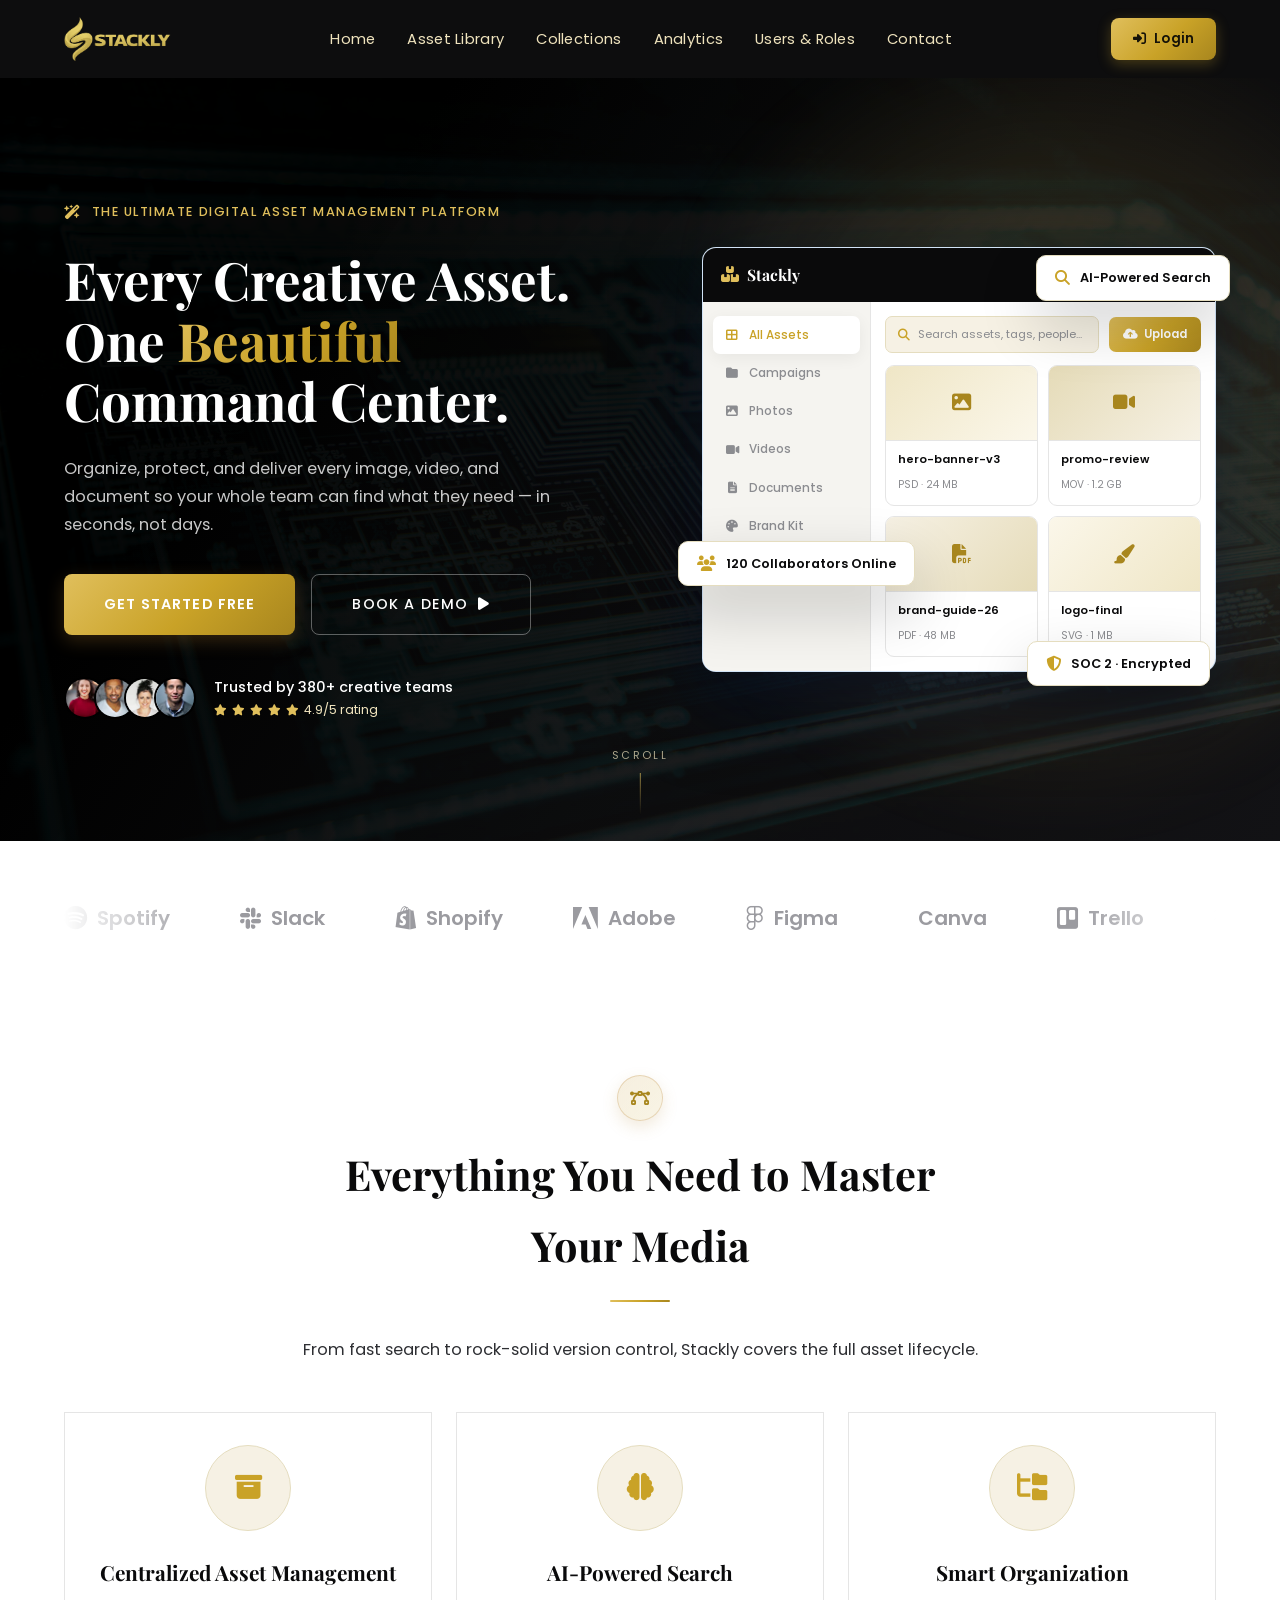
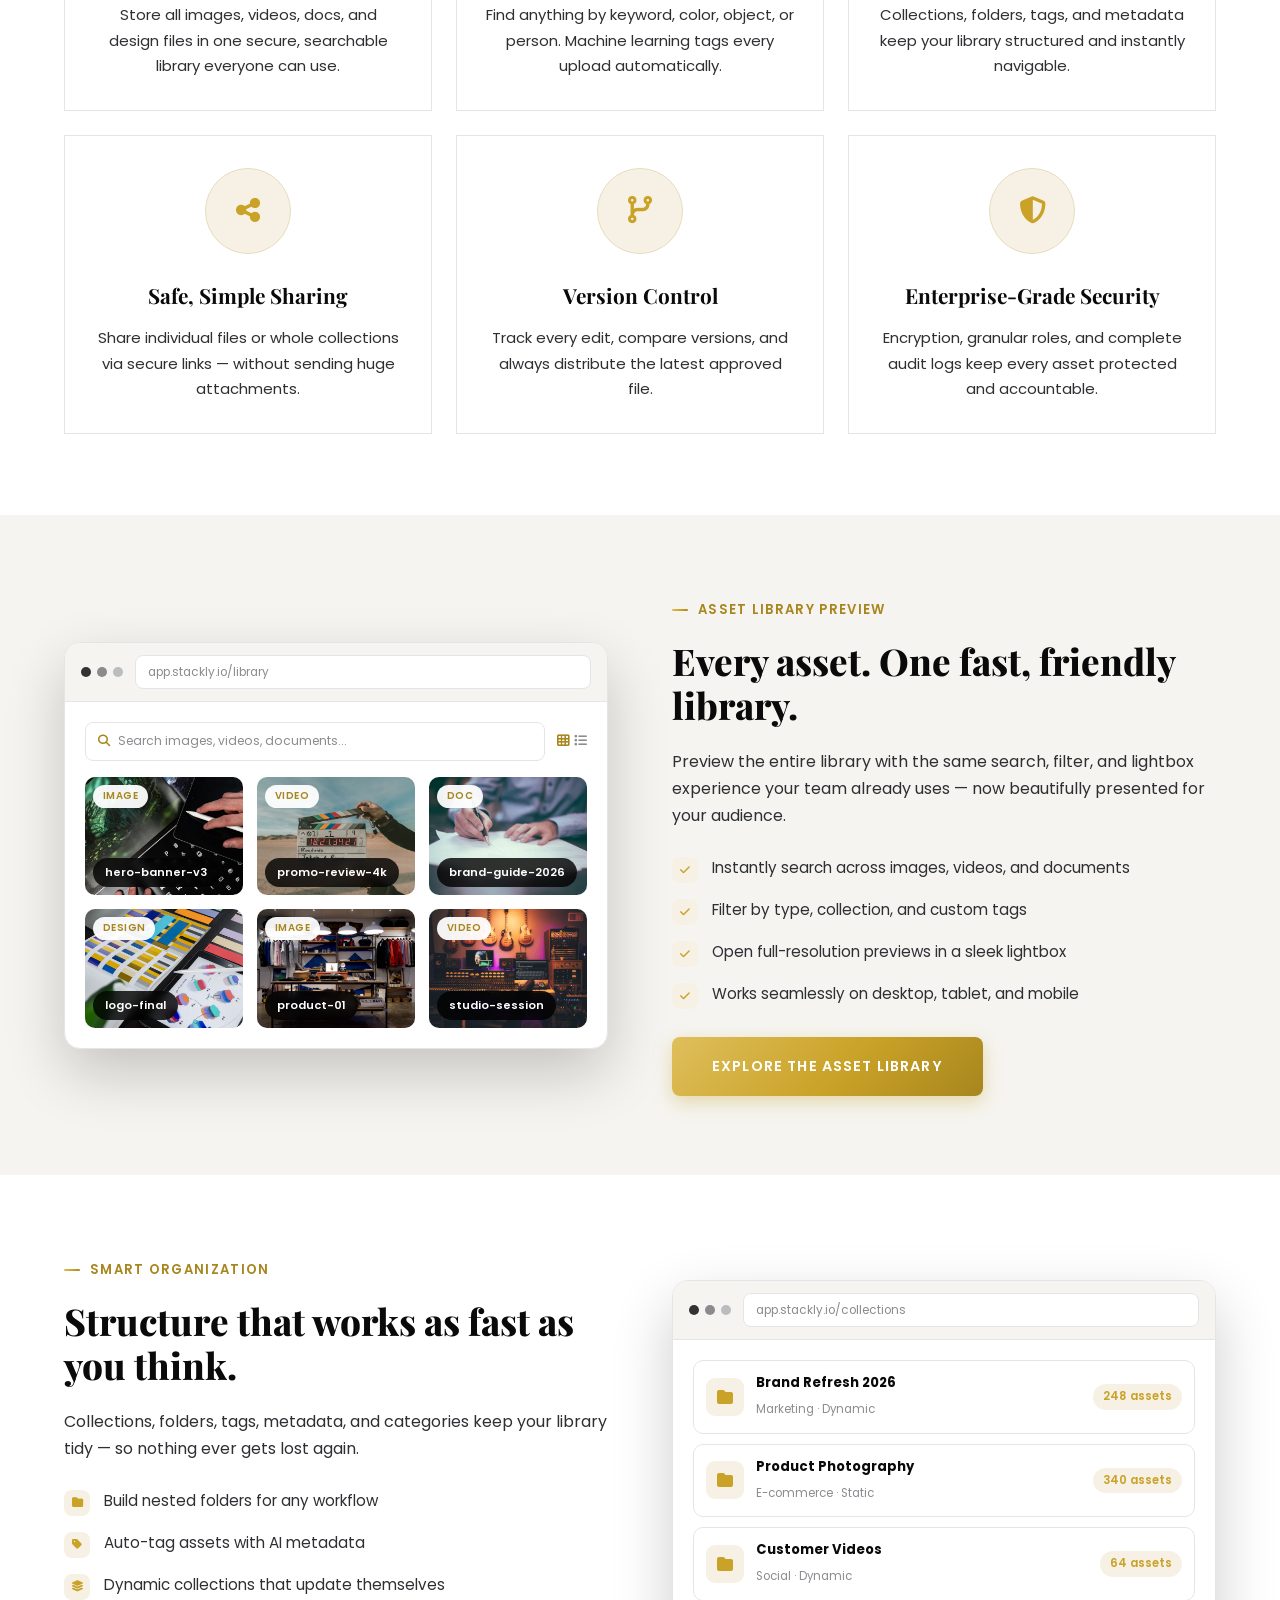
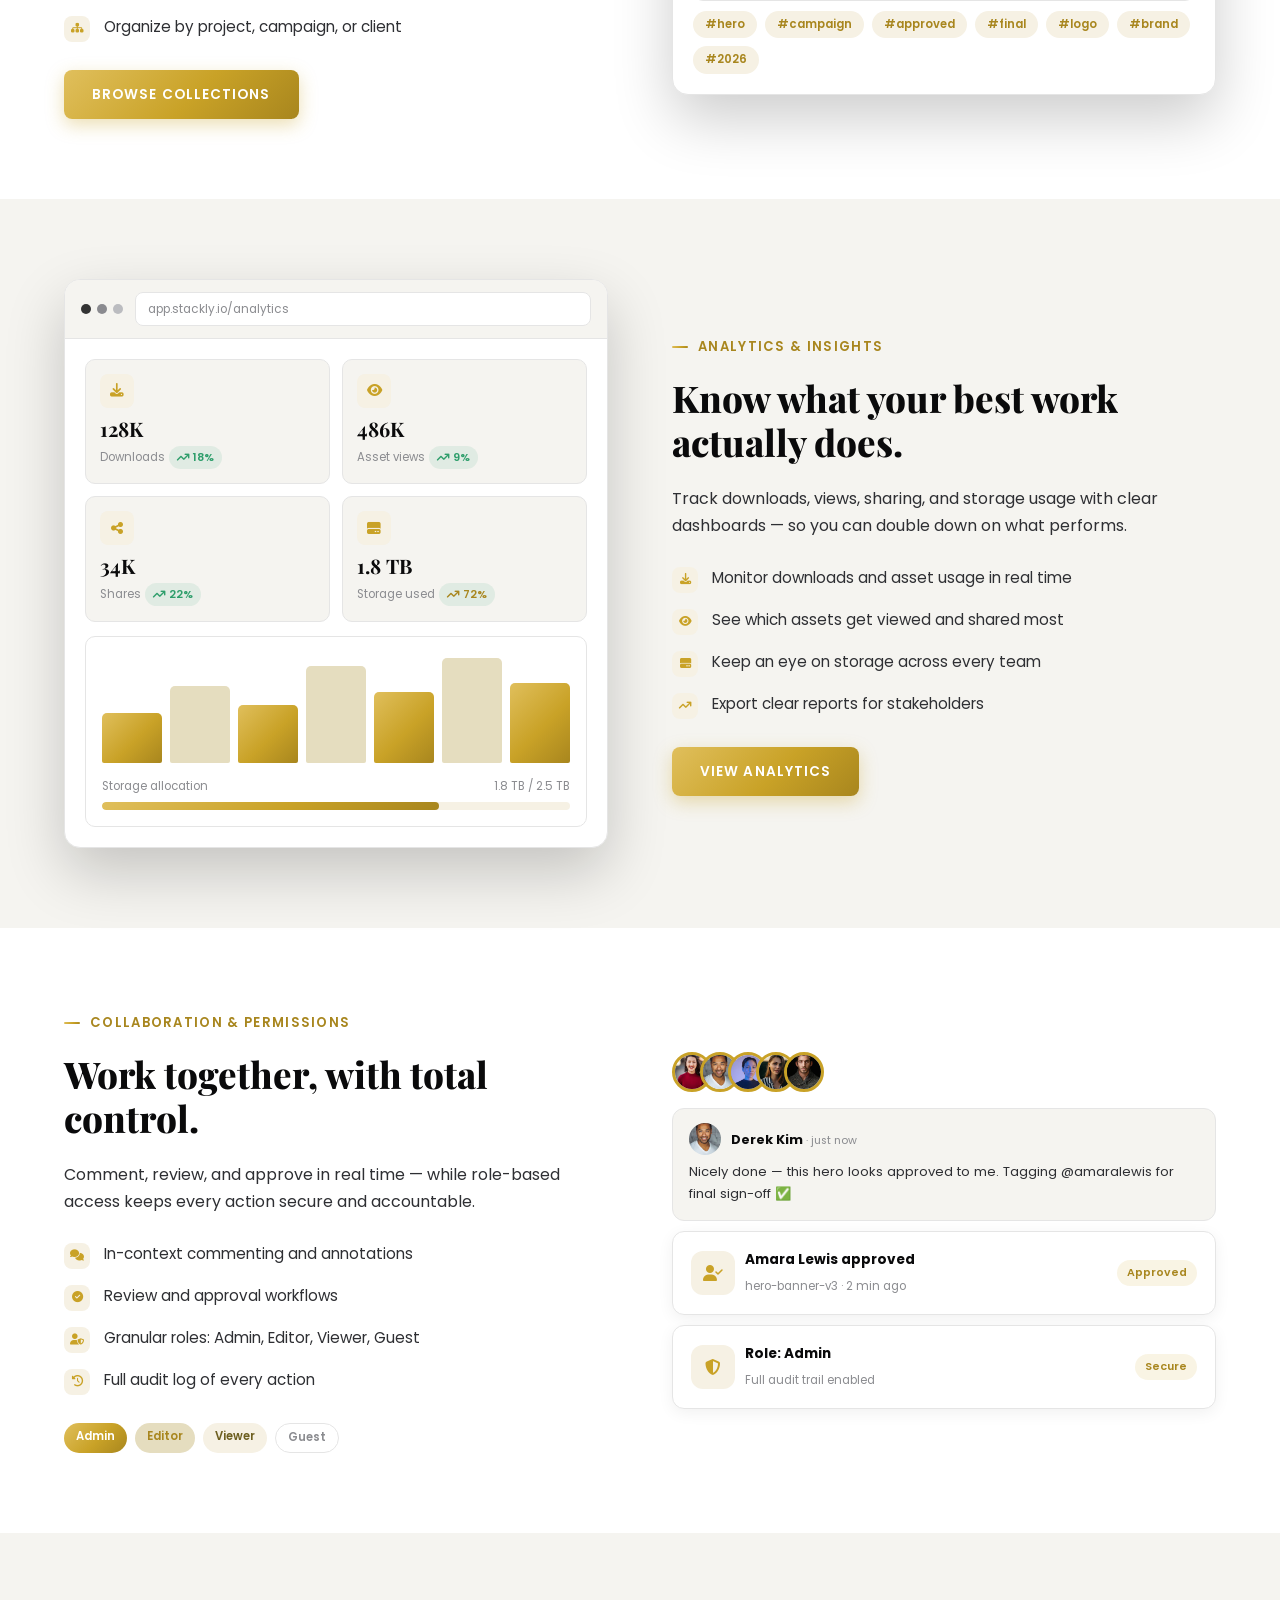
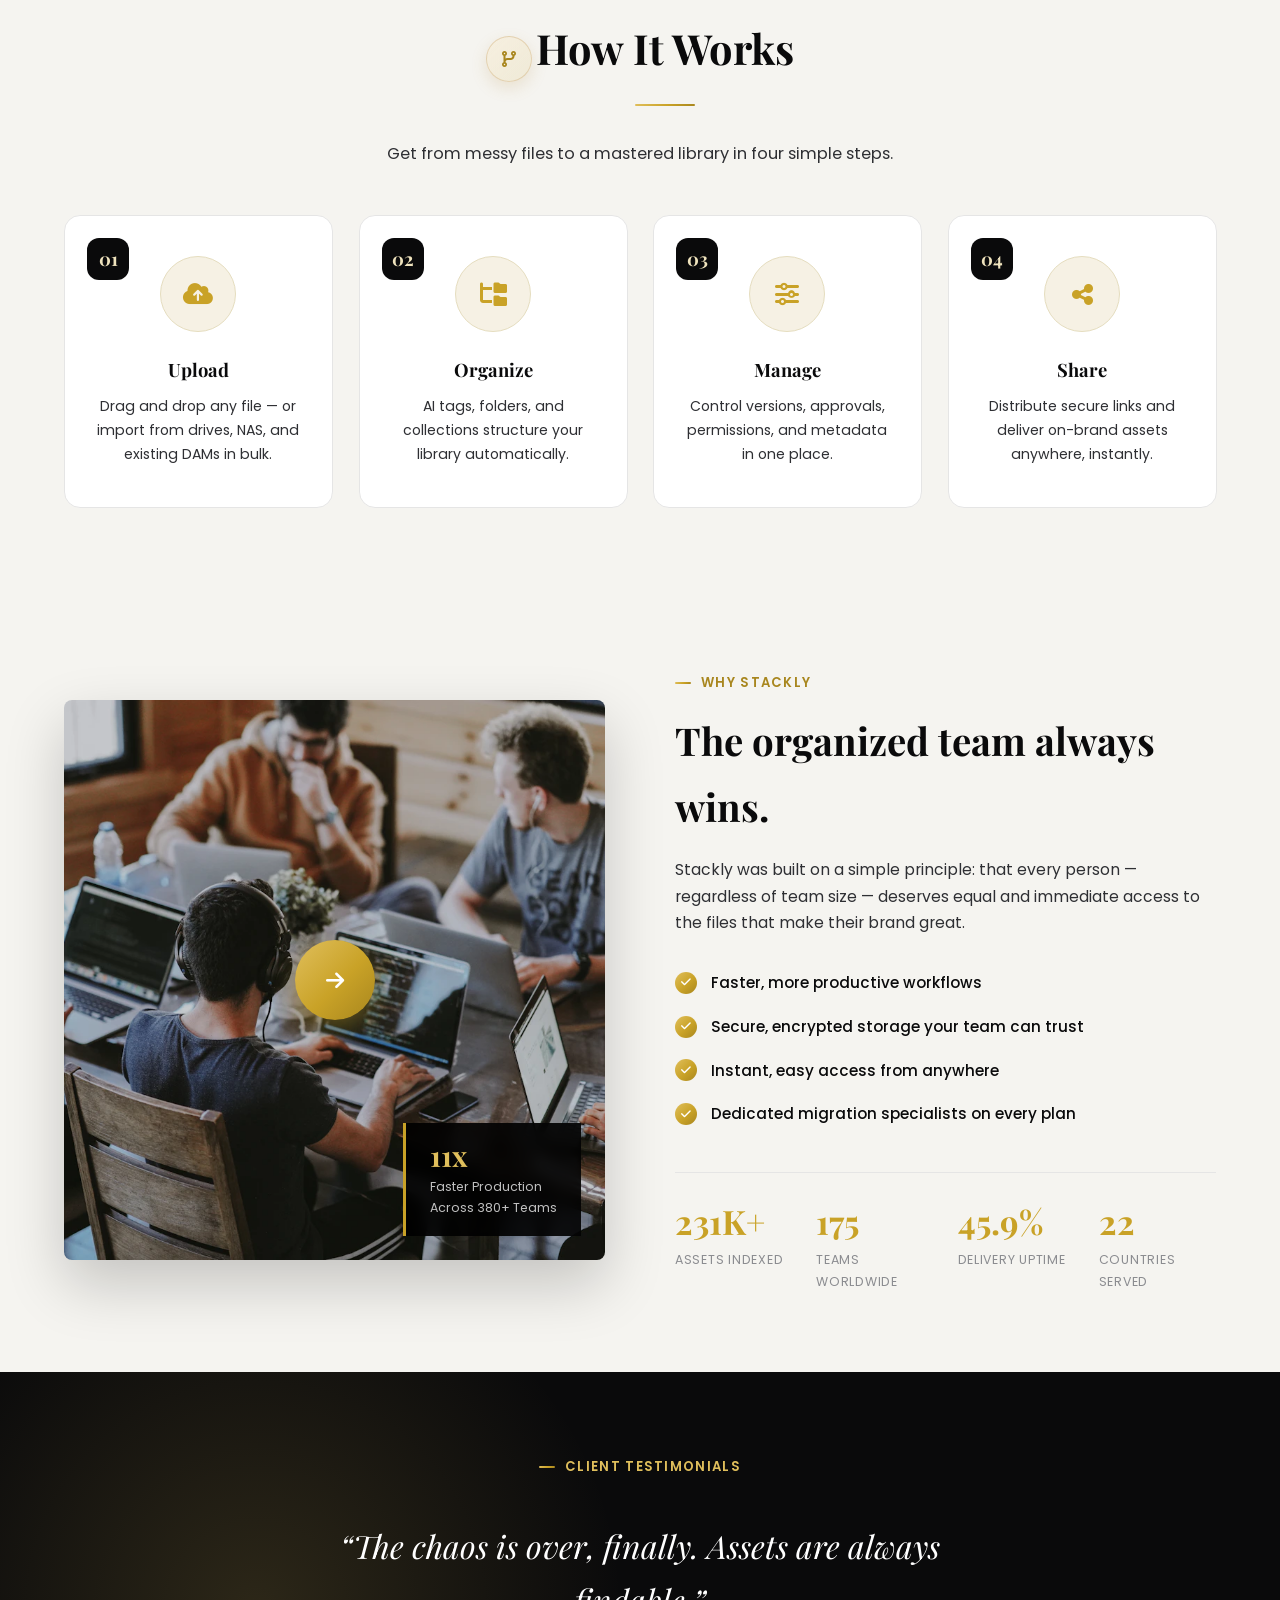
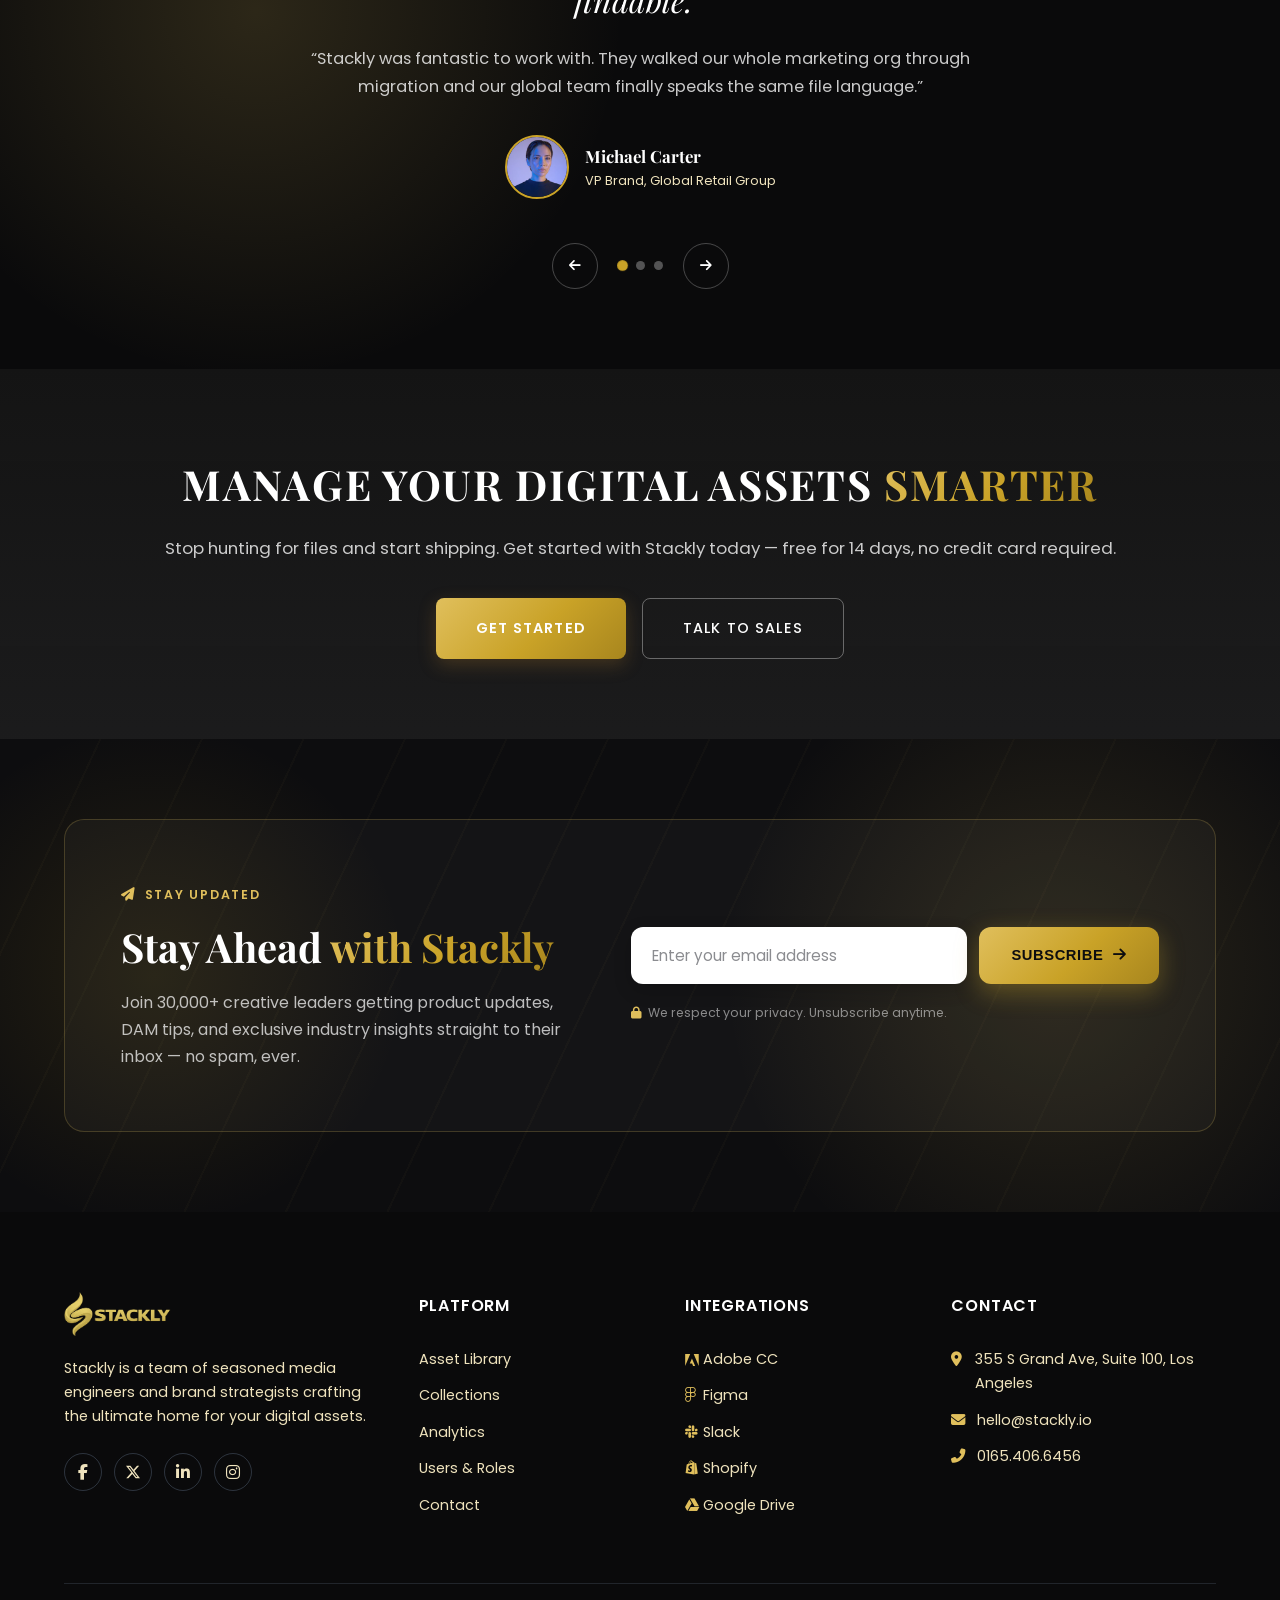
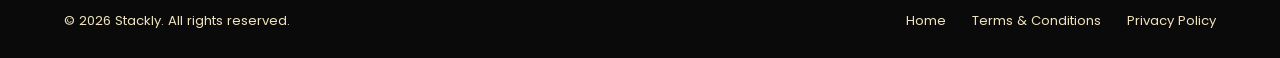
==== index.html @ 17645699 "Add files via upload" ====
﻿<!DOCTYPE html>
<html lang="en">
<head>
    <meta charset="UTF-8">
    <meta name="viewport" content="width=device-width, initial-scale=1.0">
    <title>Stackly — Digital Asset Management Platform</title>
    <link rel="preconnect" href="https://fonts.googleapis.com">
    <link rel="preconnect" href="https://fonts.gstatic.com" crossorigin>
    <link href="https://fonts.googleapis.com/css2?family=Playfair+Display:ital,wght@0,400;0,600;0,700;0,800;1,400&family=Poppins:wght@300;400;500;600;700&display=swap" rel="stylesheet">
    <link rel="stylesheet" href="https://cdnjs.cloudflare.com/ajax/libs/font-awesome/6.4.0/css/all.min.css">
    <link rel="stylesheet" href="assets/css/styles.css">
</head>
<body>

    <header class="site-nav">
        <div class="container">
            <a href="index.html" class="brand">
                <img src="assets/images/logo.webp" alt="Stackly" class="brand-logo">
            </a>
            <nav class="nav-menu">
                <ul>
                    <li class="active"><a href="index.html">Home</a></li>
                    <li><a href="library.html">Asset Library</a></li>
                    <li><a href="collections.html">Collections</a></li>
                    <li><a href="analytics.html">Analytics</a></li>
                    <li><a href="users.html">Users &amp; Roles</a></li>
                    <li><a href="contact.html">Contact</a></li>
                </ul>
                
            </nav>
            <div class="nav-cta">
                <a href="login.html" class="nav-login"><i class="fas fa-sign-in-alt"></i> Login</a>
                <button class="hamburger" aria-label="Menu">
                    <span></span><span></span><span></span>
                </button>
            </div>
        </div>
    </header>

    <div class="mobile-nav" id="mobileNav">
        <ul>
            <li><a href="index.html">Home</a></li>
            <li><a href="library.html">Asset Library</a></li>
            <li><a href="collections.html">Collections</a></li>
            <li><a href="analytics.html">Analytics</a></li>
            <li><a href="users.html">Users &amp; Roles</a></li>
            <li><a href="contact.html">Contact</a></li>
            <li><a href="login.html" class="mobile-nav-cta"><i class="fas fa-sign-in-alt"></i> Login</a></li>
        </ul>
    </div>

    <!-- 1. Hero Section -->
    <section id="home" class="hero">
        <div class="hero-bg"></div>
        <div class="container hero-inner">
            <div class="hero-content">
                <span class="hero-eyebrow"><i class="fas fa-wand-magic-sparkles"></i> The Ultimate Digital Asset Management Platform</span>
                <h1>Every Creative Asset.<br>One <span class="gold-text">Beautiful</span> Command Center.</h1>
                <p>Organize, protect, and deliver every image, video, and document so your whole team can find what they need — in seconds, not days.</p>
                <div class="hero-buttons">
                    <a href="library.html" class="btn-gold btn-large">Get Started Free</a>
                    <a href="contact.html" class="btn-outline btn-large">Book a Demo <i class="fas fa-play"></i></a>
                </div>
                <div class="hero-trust">
                    <div class="hero-avatars">
                        <img src="assets/images/unsplash-1494790108377-be9c29b29330-80w.webp" alt="Team member">
                        <img src="assets/images/unsplash-1507003211169-0a1dd7228f2d-80w.webp" alt="Team member">
                        <img src="assets/images/unsplash-1580489944761-15a19d654956-80w.webp" alt="Team member">
                        <img src="assets/images/unsplash-1500648767791-00dcc994a43e-80w.webp" alt="Team member">
                    </div>
                    <div class="hero-trust-text">
                        <strong>Trusted by 380+ creative teams</strong>
                        <span><i class="fas fa-star"></i><i class="fas fa-star"></i><i class="fas fa-star"></i><i class="fas fa-star"></i><i class="fas fa-star"></i> 4.9/5 rating</span>
                    </div>
                </div>
            </div>
            <div class="hero-visual">
                <div class="dash">
                    <div class="dash-topbar">
                        <div class="dash-logo"><i class="fas fa-boxes-stacked"></i> Stackly</div>
                        <div class="dash-actions">
                            <span class="dash-badge"><i class="fas fa-bell"></i></span>
                            <span class="dash-avatar">EM</span>
                        </div>
                    </div>
                    <div class="dash-body">
                        <div class="dash-sidebar">
                            <a class="side-item active"><i class="fas fa-th-large"></i> All Assets</a>
                            <a class="side-item"><i class="fas fa-folder"></i> Campaigns</a>
                            <a class="side-item"><i class="fas fa-image"></i> Photos</a>
                            <a class="side-item"><i class="fas fa-video"></i> Videos</a>
                            <a class="side-item"><i class="fas fa-file-lines"></i> Documents</a>
                            <a class="side-item"><i class="fas fa-palette"></i> Brand Kit</a>
                            <a class="side-item"><i class="fas fa-users"></i> Team</a>
                        </div>
                        <div class="dash-main">
                            <div class="dash-toolbar">
                                <div class="dash-search"><i class="fas fa-search"></i><span>Search assets, tags, people...</span></div>
                                <span class="dash-upload"><i class="fas fa-cloud-arrow-up"></i> Upload</span>
                            </div>
                            <div class="asset-grid">
                                <div class="asset-card">
                                    <div class="asset-preview p1"><i class="fas fa-image"></i></div>
                                    <div class="asset-meta"><strong>hero-banner-v3</strong><span>PSD · 24 MB</span></div>
                                </div>
                                <div class="asset-card">
                                    <div class="asset-preview p2"><i class="fas fa-video"></i></div>
                                    <div class="asset-meta"><strong>promo-review</strong><span>MOV · 1.2 GB</span></div>
                                </div>
                                <div class="asset-card">
                                    <div class="asset-preview p3"><i class="fas fa-file-pdf"></i></div>
                                    <div class="asset-meta"><strong>brand-guide-26</strong><span>PDF · 48 MB</span></div>
                                </div>
                                <div class="asset-card">
                                    <div class="asset-preview p4"><i class="fas fa-paintbrush"></i></div>
                                    <div class="asset-meta"><strong>logo-final</strong><span>SVG · 1 MB</span></div>
                                </div>
                            </div>
                        </div>
                    </div>
                </div>
                <div class="hero-float float-1"><i class="fas fa-magnifying-glass"></i> AI-Powered Search</div>
                <div class="hero-float float-2"><i class="fas fa-users"></i> 120 Collaborators Online</div>
                <div class="hero-float float-3"><i class="fas fa-shield-halved"></i> SOC 2 · Encrypted</div>
            </div>
            </div>
        </div>
        <div class="hero-scroll-indicator"><span>Scroll</span><div class="line"></div></div>
    </section>

    <!-- 2. Trusted By / Partners -->
    <div class="clients">
        <div class="container">
            <div class="clients-marquee">
                <div class="marquee-track">
                    <span><i class="fab fa-spotify"></i> Spotify</span>
                    <span><i class="fab fa-slack"></i> Slack</span>
                    <span><i class="fab fa-shopify"></i> Shopify</span>
                    <span><i class="ai-adobe" aria-hidden="true"></i> Adobe</span>
                    <span><i class="fab fa-figma"></i> Figma</span>
                    <span><i class="fab fa-canva"></i> Canva</span>
                    <span><i class="fab fa-trello"></i> Trello</span>
                    <span><i class="fab fa-dropbox"></i> Dropbox</span>
                </div>
            </div>
        </div>
    </div>

    <!-- 3. Key Features -->
    <section id="features" class="features">
        <div class="container">
            <div class="section-head anim">
                <span class="section-icon"><i class="fas fa-bezier-curve"></i></span>
                <h2>Everything You Need to Master Your Media</h2>
                <p>From fast search to rock-solid version control, Stackly covers the full asset lifecycle.</p>
            </div>
            <div class="features-grid">
                <a href="library.html" class="feature-card anim">
                    <div class="feature-icon"><i class="fas fa-box-archive"></i></div>
                    <h3>Centralized Asset Management</h3>
                    <p>Store all images, videos, docs, and design files in one secure, searchable library everyone can use.</p>
                </a>
                <a href="library.html" class="feature-card anim">
                    <div class="feature-icon"><i class="fas fa-brain"></i></div>
                    <h3>AI-Powered Search</h3>
                    <p>Find anything by keyword, color, object, or person. Machine learning tags every upload automatically.</p>
                </a>
                <a href="collections.html" class="feature-card anim">
                    <div class="feature-icon"><i class="fas fa-folder-tree"></i></div>
                    <h3>Smart Organization</h3>
                    <p>Collections, folders, tags, and metadata keep your library structured and instantly navigable.</p>
                </a>
                <a href="users.html" class="feature-card anim">
                    <div class="feature-icon"><i class="fas fa-share-nodes"></i></div>
                    <h3>Safe, Simple Sharing</h3>
                    <p>Share individual files or whole collections via secure links — without sending huge attachments.</p>
                </a>
                <a href="users.html" class="feature-card anim">
                    <div class="feature-icon"><i class="fas fa-code-branch"></i></div>
                    <h3>Version Control</h3>
                    <p>Track every edit, compare versions, and always distribute the latest approved file.</p>
                </a>
                <a href="users.html" class="feature-card anim">
                    <div class="feature-icon"><i class="fas fa-shield-halved"></i></div>
                    <h3>Enterprise-Grade Security</h3>
                    <p>Encryption, granular roles, and complete audit logs keep every asset protected and accountable.</p>
                </a>
            </div>
        </div>
    </section>

    <!-- 4. Asset Library Preview -->
    <section class="showcase alt">
        <div class="container">
            <div class="showcase-media anim">
                <div class="showcase-media-window">
                    <div class="sm-topbar">
                        <div class="sm-dots"><span></span><span></span><span></span></div>
                        <div class="sm-url">app.stackly.io/library</div>
                    </div>
                    <div class="sm-body">
                        <div class="sm-toolbar">
                            <div class="sm-search"><i class="fas fa-magnifying-glass"></i> Search images, videos, documents...</div>
                            <div class="sm-view-icons"><i class="fa-solid fa-table-cells active"></i><i class="fa-solid fa-list"></i></div>
                        </div>
                        <div class="home-assets">
                            <div class="home-asset">
                                <span class="ha-badge">Image</span>
                                <img src="assets/images/unsplash-1558655146-9f40138edfeb-600w.webp" alt="Hero banner" loading="lazy">
                                <span class="ha-type">hero-banner-v3</span>
                            </div>
                            <div class="home-asset">
                                <span class="ha-badge">Video</span>
                                <img src="assets/images/unsplash-1485846234645-a62644f84728-600w.webp" alt="Promo video" loading="lazy">
                                <span class="ha-type">promo-review-4k</span>
                            </div>
                            <div class="home-asset">
                                <span class="ha-badge">Doc</span>
                                <img src="assets/images/unsplash-1450101499163-c8848c66ca85-600w.webp" alt="Brand guide" loading="lazy">
                                <span class="ha-type">brand-guide-2026</span>
                            </div>
                            <div class="home-asset">
                                <span class="ha-badge">Design</span>
                                <img src="assets/images/unsplash-1561070791-2526d30994b5-600w.webp" alt="Logo design" loading="lazy">
                                <span class="ha-type">logo-final</span>
                            </div>
                            <div class="home-asset">
                                <span class="ha-badge">Image</span>
                                <img src="assets/images/unsplash-1441986300917-64674bd600d8-600w.webp" alt="Product photo" loading="lazy">
                                <span class="ha-type">product-01</span>
                            </div>
                            <div class="home-asset">
                                <span class="ha-badge">Video</span>
                                <img src="assets/images/unsplash-1598488035139-bdbb2231ce04-600w.webp" alt="Studio session" loading="lazy">
                                <span class="ha-type">studio-session</span>
                            </div>
                        </div>
                    </div>
                </div>
            </div>
            <div class="showcase-body anim">
                <span class="section-label">Asset Library Preview</span>
                <h2>Every asset. One fast, friendly library.</h2>
                <p>Preview the entire library with the same search, filter, and lightbox experience your team already uses — now beautifully presented for your audience.</p>
                <ul class="showcase-list">
                    <li><i class="fas fa-check"></i> Instantly search across images, videos, and documents</li>
                    <li><i class="fas fa-check"></i> Filter by type, collection, and custom tags</li>
                    <li><i class="fas fa-check"></i> Open full-resolution previews in a sleek lightbox</li>
                    <li><i class="fas fa-check"></i> Works seamlessly on desktop, tablet, and mobile</li>
                </ul>
                <a href="library.html" class="btn-primary btn-large">Explore the Asset Library</a>
            </div>
        </div>
    </section>

    <!-- 5. Smart Organization -->
    <section class="showcase">
        <div class="container">
            <div class="showcase-body anim">
                <span class="section-label">Smart Organization</span>
                <h2>Structure that works as fast as you think.</h2>
                <p>Collections, folders, tags, metadata, and categories keep your library tidy — so nothing ever gets lost again.</p>
                <ul class="showcase-list">
                    <li><i class="fas fa-folder"></i> Build nested folders for any workflow</li>
                    <li><i class="fas fa-tag"></i> Auto-tag assets with AI metadata</li>
                    <li><i class="fas fa-layer-group"></i> Dynamic collections that update themselves</li>
                    <li><i class="fas fa-sitemap"></i> Organize by project, campaign, or client</li>
                </ul>
                <a href="collections.html" class="btn-primary">Browse Collections</a>
            </div>
            <div class="showcase-media anim">
                <div class="showcase-media-window">
                    <div class="sm-topbar">
                        <div class="sm-dots"><span></span><span></span><span></span></div>
                        <div class="sm-url">app.stackly.io/collections</div>
                    </div>
                    <div class="sm-body">
                        <div class="sm-folder-row">
                            <div class="sm-folder-icon"><i class="fas fa-folder"></i></div>
                            <div class="sm-folder-info"><strong>Brand Refresh 2026</strong><span>Marketing · Dynamic</span></div>
                            <span class="sm-folder-count">248 assets</span>
                        </div>
                        <div class="sm-folder-row">
                            <div class="sm-folder-icon"><i class="fas fa-folder"></i></div>
                            <div class="sm-folder-info"><strong>Product Photography</strong><span>E-commerce · Static</span></div>
                            <span class="sm-folder-count">340 assets</span>
                        </div>
                        <div class="sm-folder-row">
                            <div class="sm-folder-icon"><i class="fas fa-folder"></i></div>
                            <div class="sm-folder-info"><strong>Customer Videos</strong><span>Social · Dynamic</span></div>
                            <span class="sm-folder-count">64 assets</span>
                        </div>
                        <div class="sm-tags">
                            <span class="sm-tag">#hero</span>
                            <span class="sm-tag">#campaign</span>
                            <span class="sm-tag">#approved</span>
                            <span class="sm-tag">#final</span>
                            <span class="sm-tag">#logo</span>
                            <span class="sm-tag">#brand</span>
                            <span class="sm-tag">#2026</span>
                        </div>
                    </div>
                </div>
            </div>
        </div>
    </section>

    <!-- 6. Analytics & Insights -->
    <section class="showcase alt">
        <div class="container">
            <div class="showcase-media anim">
                <div class="showcase-media-window">
                    <div class="sm-topbar">
                        <div class="sm-dots"><span></span><span></span><span></span></div>
                        <div class="sm-url">app.stackly.io/analytics</div>
                    </div>
                    <div class="sm-body">
                        <div class="analytics-preview-grid">
                            <div class="analytics-mini">
                                <div class="am-icon"><i class="fas fa-download"></i></div>
                                <strong>128K</strong>
                                <span>Downloads</span>
                                <div class="am-trend"><i class="fas fa-arrow-trend-up"></i> 18%</div>
                            </div>
                            <div class="analytics-mini">
                                <div class="am-icon"><i class="fas fa-eye"></i></div>
                                <strong>486K</strong>
                                <span>Asset views</span>
                                <div class="am-trend"><i class="fas fa-arrow-trend-up"></i> 9%</div>
                            </div>
                            <div class="analytics-mini">
                                <div class="am-icon"><i class="fas fa-share-nodes"></i></div>
                                <strong>34K</strong>
                                <span>Shares</span>
                                <div class="am-trend"><i class="fas fa-arrow-trend-up"></i> 22%</div>
                            </div>
                            <div class="analytics-mini">
                                <div class="am-icon"><i class="fas fa-hard-drive"></i></div>
                                <strong>1.8 TB</strong>
                                <span>Storage used</span>
                                <div class="am-trend" style="color:#2e9e6b;"><i class="fas fa-arrow-trend-up"></i> 72%</div>
                            </div>
                        </div>
                        <div class="chart-mini">
                            <div class="cm-bars">
                                <div class="cm-bar" style="height:45%"></div>
                                <div class="cm-bar" style="height:70%"></div>
                                <div class="cm-bar" style="height:52%"></div>
                                <div class="cm-bar" style="height:88%"></div>
                                <div class="cm-bar" style="height:64%"></div>
                                <div class="cm-bar" style="height:95%"></div>
                                <div class="cm-bar" style="height:72%"></div>
                            </div>
                            <div class="storage-meter">
                                <div class="meter-head"><span>Storage allocation</span><span>1.8 TB / 2.5 TB</span></div>
                                <div class="meter-bar"><div></div></div>
                            </div>
                        </div>
                    </div>
                </div>
            </div>
            <div class="showcase-body anim">
                <span class="section-label">Analytics &amp; Insights</span>
                <h2>Know what your best work actually does.</h2>
                <p>Track downloads, views, sharing, and storage usage with clear dashboards — so you can double down on what performs.</p>
                <ul class="showcase-list">
                    <li><i class="fas fa-download"></i> Monitor downloads and asset usage in real time</li>
                    <li><i class="fas fa-eye"></i> See which assets get viewed and shared most</li>
                    <li><i class="fas fa-hard-drive"></i> Keep an eye on storage across every team</li>
                    <li><i class="fas fa-arrow-trend-up"></i> Export clear reports for stakeholders</li>
                </ul>
                <a href="analytics.html" class="btn-primary">View Analytics</a>
            </div>
        </div>
    </section>

    <!-- 7. Collaboration & Permissions -->
    <section class="showcase">
        <div class="container">
            <div class="showcase-body anim">
                <span class="section-label">Collaboration &amp; Permissions</span>
                <h2>Work together, with total control.</h2>
                <p>Comment, review, and approve in real time — while role-based access keeps every action secure and accountable.</p>
                <ul class="showcase-list">
                    <li><i class="fas fa-comments"></i> In-context commenting and annotations</li>
                    <li><i class="fas fa-check-circle"></i> Review and approval workflows</li>
                    <li><i class="fas fa-user-shield"></i> Granular roles: Admin, Editor, Viewer, Guest</li>
                    <li><i class="fas fa-clock-rotate-left"></i> Full audit log of every action</li>
                </ul>
                <div class="role-chips">
                    <span class="role-chip admin">Admin</span>
                    <span class="role-chip editor">Editor</span>
                    <span class="role-chip viewer">Viewer</span>
                    <span class="role-chip guest">Guest</span>
                </div>
            </div>
            <div class="showcase-media anim">
                <div class="collab-avatars">
                    <img src="assets/images/unsplash-1494790108377-be9c29b29330-120w.webp" alt="Avatar">
                    <img src="assets/images/unsplash-1507003211169-0a1dd7228f2d-120w.webp" alt="Avatar">
                    <img src="assets/images/unsplash-1534528741775-53994a69daeb-120w.webp" alt="Avatar">
                    <img src="assets/images/unsplash-1544005313-94ddf0286df2-120w.webp" alt="Avatar">
                    <img src="assets/images/unsplash-1506794778202-cad84cf45f1d-120w.webp" alt="Avatar">
                </div>
                <div class="collab-comment">
                    <div class="cc-head">
                        <img src="assets/images/unsplash-1507003211169-0a1dd7228f2d-120w.webp" alt="Derek">
                        <div><strong>Derek Kim</strong><span> · just now</span></div>
                    </div>
                    <p>Nicely done — this hero looks approved to me. Tagging @amaralewis for final sign-off ✅</p>
                </div>
                <div class="collab-status">
                    <div class="cs-icon"><i class="fas fa-user-check"></i></div>
                    <div class="cs-info"><strong>Amara Lewis approved</strong><span>hero-banner-v3 · 2 min ago</span></div>
                    <span class="cs-badge">Approved</span>
                </div>
                <div class="collab-status" style="margin-top:10px;">
                    <div class="cs-icon"><i class="fas fa-shield-halved"></i></div>
                    <div class="cs-info"><strong>Role: Admin</strong><span>Full audit trail enabled</span></div>
                    <span class="cs-badge">Secure</span>
                </div>
            </div>
        </div>
    </section>

    <!-- 8. How It Works -->
    <section class="how">
        <div class="container">
            <div class="section-head anim">
                <span class="section-icon"><i class="fas fa-code-branch"></i></span>
                <h2>How It Works</h2>
                <p>Get from messy files to a mastered library in four simple steps.</p>
            </div>
            <div class="steps-grid">
                <div class="step-card anim">
                    <span class="step-num">01</span>
                    <div class="feature-icon"><i class="fas fa-cloud-arrow-up"></i></div>
                    <h3>Upload</h3>
                    <p>Drag and drop any file — or import from drives, NAS, and existing DAMs in bulk.</p>
                </div>
                <div class="step-card anim">
                    <span class="step-num">02</span>
                    <div class="feature-icon"><i class="fas fa-folder-tree"></i></div>
                    <h3>Organize</h3>
                    <p>AI tags, folders, and collections structure your library automatically.</p>
                </div>
                <div class="step-card anim">
                    <span class="step-num">03</span>
                    <div class="feature-icon"><i class="fas fa-sliders"></i></div>
                    <h3>Manage</h3>
                    <p>Control versions, approvals, permissions, and metadata in one place.</p>
                </div>
                <div class="step-card anim">
                    <span class="step-num">04</span>
                    <div class="feature-icon"><i class="fas fa-share-nodes"></i></div>
                    <h3>Share</h3>
                    <p>Distribute secure links and deliver on-brand assets anywhere, instantly.</p>
                </div>
            </div>
        </div>
    </section>

    <!-- 9. Benefits / Why Stackly -->
    <section id="why" class="why">
        <div class="container">
            <div class="why-media anim">
                <div class="why-img">
                    <img src="assets/images/unsplash-1522071820081-009f0129c71c-1200w.webp" alt="Creative team collaborating">
                    <a href="library.html" class="play-btn"><i class="fas fa-arrow-right"></i></a>
                    <div class="why-badge">
                        <span class="badge-num">11x</span>
                        <span class="badge-label">Faster Production<br>Across 380+ Teams</span>
                    </div>
                </div>
            </div>
            <div class="why-content anim">
                <span class="section-label">Why Stackly</span>
                <h2>The organized team always wins.</h2>
                <p>Stackly was built on a simple principle: that every person — regardless of team size — deserves equal and immediate access to the files that make their brand great.</p>
                <ul class="why-list">
                    <li><i class="fas fa-check"></i> Faster, more productive workflows</li>
                    <li><i class="fas fa-check"></i> Secure, encrypted storage your team can trust</li>
                    <li><i class="fas fa-check"></i> Instant, easy access from anywhere</li>
                    <li><i class="fas fa-check"></i> Dedicated migration specialists on every plan</li>
                </ul>
                <div class="why-stats">
                    <div class="stat">
                        <span class="stat-num"><span class="count" data-count="500">0</span>K+</span>
                        <span class="stat-label">Assets Indexed</span>
                    </div>
                    <div class="stat">
                        <span class="stat-num"><span class="count" data-count="380">0</span></span>
                        <span class="stat-label">Teams Worldwide</span>
                    </div>
                    <div class="stat">
                        <span class="stat-num"><span class="count" data-count="99">0</span>.9%</span>
                        <span class="stat-label">Delivery Uptime</span>
                    </div>
                    <div class="stat">
                        <span class="stat-num"><span class="count" data-count="48">0</span></span>
                        <span class="stat-label">Countries Served</span>
                    </div>
                </div>
            </div>
        </div>
    </section>

    <!-- 10. Testimonials -->
    <section id="testimonials" class="testimonials">
        <div class="container testimonials-inner">
            <span class="section-label light">Client Testimonials</span>
            <div class="testimonial-slider">
                <div class="testimonial-slide active">
                    <h3>“The chaos is over, finally. Assets are always findable.”</h3>
                    <p class="testimonial-quote">“Stackly was fantastic to work with. They walked our whole marketing org through migration and our global team finally speaks the same file language.”</p>
                    <div class="testimonial-person">
                        <img src="assets/images/unsplash-1534528741775-53994a69daeb-200w.webp" alt="Michael Carter">
                        <div>
                            <strong>Michael Carter</strong>
                            <span>VP Brand, Global Retail Group</span>
                        </div>
                    </div>
                </div>
                <div class="testimonial-slide">
                    <h3>“We found the file. In two seconds. Really.”</h3>
                    <p class="testimonial-quote">“Our agency had hundreds of thousands of loose files. Stackly's AI tagged everything overnight and search time dropped to almost nothing.”</p>
                    <div class="testimonial-person">
                        <img src="assets/images/unsplash-1544005313-94ddf0286df2-200w.webp" alt="Katty Smith">
                        <div>
                            <strong>Katty Smith</strong>
                            <span>Design Director, Spark Agency</span>
                        </div>
                    </div>
                </div>
                <div class="testimonial-slide">
                    <h3>“One library for every market, on brand, every time.”</h3>
                    <p class="testimonial-quote">“We vend assets in 30 languages across 14 countries. Stackly keeps regional teams on approved versions, with full audit trails.”</p>
                    <div class="testimonial-person">
                        <img src="assets/images/unsplash-1506794778202-cad84cf45f1d-200w.webp" alt="Justin Vincent">
                        <div>
                            <strong>Justin Vincent</strong>
                            <span>Head of Content Ops, MediaGroup</span>
                        </div>
                    </div>
                </div>
            </div>
            <div class="slider-nav">
                <button class="slider-btn prev"><i class="fas fa-arrow-left"></i></button>
                <div class="slider-dots"></div>
                <button class="slider-btn next"><i class="fas fa-arrow-right"></i></button>
            </div>
        </div>
    </section>

    <!-- 11. CTA Section -->
    <section class="cta-band">
        <div class="cta-band-bg"></div>
        <div class="container">
            <h2>MANAGE YOUR DIGITAL ASSETS <span class="gold-text">SMARTER</span></h2>
            <p>Stop hunting for files and start shipping. Get started with Stackly today — free for 14 days, no credit card required.</p>
            <div class="cta-buttons">
                <a href="library.html" class="btn-gold btn-large">Get Started</a>
                <a href="contact.html" class="btn-outline btn-large">Talk to Sales</a>
            </div>
        </div>
    </section>

    <!-- Premium Newsletter Section -->
    <section class="newsletter-cta">
        <div class="nc-lines"></div>
        <div class="container">
            <div class="newsletter-cta-inner">
                <div class="newsletter-cta-text">
                    <span class="newsletter-cta-label"><i class="fas fa-paper-plane"></i> Stay Updated</span>
                    <h2>Stay Ahead <span class="gold-text">with Stackly</span></h2>
                    <p class="nc-desc">Join 30,000+ creative leaders getting product updates, DAM tips, and exclusive industry insights straight to their inbox — no spam, ever.</p>
                </div>
                <div class="newsletter-cta-form-wrap">
                    <form class="newsletter-cta-form">
                        <div class="nc-input-row">
                            <input type="email" placeholder="Enter your email address" required>
                            <button type="submit" class="nc-btn">Subscribe <i class="fas fa-arrow-right"></i></button>
                        </div>
                        <p class="nc-note"><i class="fas fa-lock"></i> We respect your privacy. Unsubscribe anytime.</p>
                    </form>
                    <div class="newsletter-cta-success"><i class="fas fa-check-circle"></i> Thanks for subscribing! Check your inbox to confirm.</div>
                </div>
            </div>
        </div>
    </section>

    <footer class="footer">
        <div class="container">
            <div class="footer-grid">
                <div class="footer-brand">
                    <a href="index.html" class="brand footer-logo">
                        <img src="assets/images/logo.webp" alt="Stackly" class="brand-logo">
                    </a>
                    <p>Stackly is a team of seasoned media engineers and brand strategists crafting the ultimate home for your digital assets.</p>
                    <div class="footer-social">
                        <a href="404.html"><i class="fab fa-facebook-f"></i></a>
                        <a href="404.html"><i class="xi-x" aria-hidden="true"></i></a>
                        <a href="404.html"><i class="fab fa-linkedin-in"></i></a>
                        <a href="404.html"><i class="fab fa-instagram"></i></a>
                    </div>
                </div>
                <div class="footer-col">
                    <h4>Platform</h4>
                    <ul class="footer-links">
                        <li><a href="library.html">Asset Library</a></li>
                        <li><a href="collections.html">Collections</a></li>
                        <li><a href="analytics.html">Analytics</a></li>
                        <li><a href="users.html">Users &amp; Roles</a></li>
                        <li><a href="contact.html">Contact</a></li>
                    </ul>
                </div>
                <div class="footer-col">
                    <h4>Integrations</h4>
                    <ul class="footer-links">
                        <li><a href="#"><i class="ai-adobe" aria-hidden="true"></i> Adobe CC</a></li>
                        <li><a href="#"><i class="fab fa-figma"></i> Figma</a></li>
                        <li><a href="#"><i class="fab fa-slack"></i> Slack</a></li>
                        <li><a href="#"><i class="fab fa-shopify"></i> Shopify</a></li>
                        <li><a href="#"><i class="fab fa-google-drive"></i> Google Drive</a></li>
                    </ul>
                </div>
                <div class="footer-col">
                    <h4>Contact</h4>
                    <ul>
                        <li><i class="fas fa-map-marker-alt"></i> 355 S Grand Ave, Suite 100, Los Angeles</li>
                        <li><i class="fas fa-envelope"></i> hello@stackly.io</li>
                        <li><i class="fas fa-phone-alt"></i> 0165.406.6456</li>
                    </ul>
                </div>
            </div>
            <div class="footer-bottom">
                <p>&copy; 2026 Stackly. All rights reserved.</p>
                <div class="footer-bottom-links">
                    <a href="index.html">Home</a>
                    <a href="#">Terms &amp; Conditions</a>
                    <a href="#">Privacy Policy</a>
                </div>
            </div>
        </div>
    </footer>

    <script src="assets/js/script.js"></script>
</body>
</html>
---- assets/css/styles.css ----
:root {
    /* â”€â”€ Black & White & Gold â”€â”€â”€â”€â”€â”€â”€â”€â”€â”€â”€â”€â”€â”€â”€â”€â”€â”€â”€â”€â”€â”€â”€â”€â”€â”€â”€â”€â”€ */
    /* Primary: black  |  Content: white  |  Accent: gold   */
    --navy: #0A0A0B;
    --navy-2: #111113;
    --navy-3: #1A1A1D;
    --blue: #C9A227;
    --blue-2: #A8861E;
    --blue-3: #E0BF5C;
    --blue-grad: linear-gradient(135deg, #E0BF5C 0%, #C9A227 55%, #A8861E 100%);
    --ice: #EFE3BD;
    --light-blue: #F6F1E4;
    --light-blue-2: #E5DDBF;
    --gold: #C9A227;
    --gold-2: #A8861E;
    --gold-3: #E0BF5C;
    --gold-soft: #F6EFDF;
    --gold-lite: rgba(201, 162, 39, 0.12);
    --gold-grad: linear-gradient(135deg, #E0BF5C 0%, #C9A227 55%, #A8861E 100%);
    --ivory: #FCFAF5;
    --ivory-2: #F6F1E4;
    --white: #FFFFFF;
    --text: #2E2F33;
    --muted: #8B8C90;
    --line: #E5E5E5;
    --bg-soft: #F5F4F0;
    --gold-shade: rgba(201, 162, 39, 0.25);
    --shadow-sm: 0 4px 16px rgba(0, 0, 0, 0.06);
    --shadow-md: 0 12px 40px rgba(0, 0, 0, 0.12);
    --shadow-lg: 0 24px 60px rgba(0, 0, 0, 0.2);
    --radius: 8px;
    --transition: all 0.35s cubic-bezier(0.4, 0, 0.2, 1);
    --sp-section: 80px;
    --sp-section-sm: 60px;
    --sp-card: 24px;
    --sp-card-sm: 16px;
    --sp-block: 48px;
    --sp-xs: 8px;
    --sp-sm: 16px;
    --sp-md: 24px;
    --sp-lg: 40px;
}

*, *::before, *::after {
    margin: 0;
    padding: 0;
    box-sizing: border-box;
}

html {
    scroll-behavior: smooth;
    font-size: 16px;
}

body {
    font-family: 'Poppins', sans-serif;
    color: var(--text);
    background: var(--white);
    line-height: 1.7;
    overflow-x: hidden;
    -webkit-font-smoothing: antialiased;
}

h1, h2, h3, h4, blockquote {
    font-family: 'Playfair Display', serif;
    color: var(--navy);
}

a {
    text-decoration: none;
    color: inherit;
    transition: var(--transition);
}

img {
    max-width: 100%;
    display: block;
}

.container {
    max-width: 1200px;
    margin: 0 auto;
    padding: 0 24px;
}

/* Navigation */
.site-nav {
    position: sticky;
    top: 0;
    z-index: 1000;
    background: rgba(10, 27, 60, 0.97);
    backdrop-filter: blur(12px);
    transition: var(--transition);
}

.site-nav .container {
    display: flex;
    align-items: center;
    justify-content: space-between;
    height: 78px;
}

.brand {
    display: flex;
    align-items: center;
    gap: 10px;
    font-family: 'Playfair Display', serif;
    font-size: 1.6rem;
    font-weight: 700;
    color: var(--white);
}

.brand-logo {
    display: block;
    height: 44px;
    width: auto;
    object-fit: contain;
}

.brand > i {
    color: var(--blue-3);
    font-size: 1.3rem;
}

.brand-accent {
    color: var(--ice);
}

.nav-menu ul {
    display: flex;
    list-style: none;
    gap: 32px;
}

.nav-menu a {
    position: relative;
    font-size: 0.92rem;
    font-weight: 400;
    color: var(--ice);
    letter-spacing: 0.02em;
}

.nav-menu a::after {
    content: '';
    position: absolute;
    bottom: -6px;
    left: 0;
    width: 0;
    height: 2px;
    background: var(--gold-grad);
    transition: width 0.35s cubic-bezier(0.4, 0, 0.2, 1);
}

.nav-menu a:hover::after {
    width: 100%;
}

.nav-menu a:hover {
    color: var(--white);
}

.nav-cta {
    display: flex;
    align-items: center;
    gap: 16px;
}

.nav-login {
    display: inline-flex;
    align-items: center;
    justify-content: center;
    gap: 8px;
    background: var(--gold-grad);
    color: #151208;
    font-weight: 600;
    font-size: 0.82rem;
    letter-spacing: 0.01em;
    padding: 10px 22px;
    border-radius: 8px;
    text-decoration: none;
    border: none;
    cursor: pointer;
    transition: var(--transition);
    box-shadow: 0 4px 14px rgba(201, 162, 39, 0.3);
    white-space: nowrap;
}

.nav-login:hover {
    transform: translateY(-2px);
    box-shadow: 0 8px 22px rgba(201, 162, 39, 0.42);
}

.btn-primary {
    display: inline-flex;
    align-items: center;
    justify-content: center;
    gap: 10px;
    background: var(--blue-grad);
    color: var(--white);
    font-weight: 600;
    font-size: 0.85rem;
    text-transform: uppercase;
    letter-spacing: 0.08em;
    padding: 13px 28px;
    border-radius: var(--radius);
    border: none;
    cursor: pointer;
    transition: var(--transition);
    box-shadow: 0 6px 18px rgba(29, 99, 224, 0.28);
    position: relative;
    overflow: hidden;
}

.btn-primary::after {
    content: '';
    position: absolute;
    top: 0;
    left: 0;
    width: 100%;
    height: 100%;
    background: linear-gradient(110deg, transparent 30%, rgba(255, 255, 255, 0.35) 50%, transparent 70%);
    transform: translateX(-130%);
    transition: transform 0.7s ease;
    pointer-events: none;
}

.btn-primary:hover::after {
    transform: translateX(130%);
}

.btn-primary:hover {
    background: linear-gradient(135deg, var(--blue) 0%, var(--blue-2) 100%);
    transform: translateY(-2px);
    box-shadow: 0 10px 26px rgba(29, 99, 224, 0.38);
}

.btn-gold {
    display: inline-flex;
    align-items: center;
    justify-content: center;
    gap: 10px;
    background: var(--gold-grad);
    color: var(--white);
    font-weight: 600;
    font-size: 0.85rem;
    text-transform: uppercase;
    letter-spacing: 0.08em;
    padding: 13px 28px;
    border-radius: var(--radius);
    border: none;
    cursor: pointer;
    transition: var(--transition);
    box-shadow: 0 6px 18px rgba(160, 112, 44, 0.3);
    position: relative;
    overflow: hidden;
}

.btn-gold::after {
    content: '';
    position: absolute;
    top: 0;
    left: 0;
    width: 100%;
    height: 100%;
    background: linear-gradient(110deg, transparent 30%, rgba(255, 255, 255, 0.4) 50%, transparent 70%);
    transform: translateX(-130%);
    transition: transform 0.7s ease;
    pointer-events: none;
}

.btn-gold:hover::after {
    transform: translateX(130%);
}

.btn-gold:hover {
    background: linear-gradient(135deg, var(--gold-3) 0%, var(--gold) 100%);
    transform: translateY(-2px);
    box-shadow: 0 12px 28px rgba(160, 112, 44, 0.4);
}

.btn-outline {
    display: inline-flex;
    align-items: center;
    justify-content: center;
    gap: 10px;
    color: var(--white);
    font-weight: 500;
    font-size: 0.85rem;
    text-transform: uppercase;
    letter-spacing: 0.08em;
    padding: 13px 28px;
    border-radius: var(--radius);
    border: 1px solid rgba(255, 255, 255, 0.35);
    cursor: pointer;
    transition: var(--transition);
    position: relative;
    overflow: hidden;
}

.btn-outline:hover {
    border-color: var(--gold-3);
    color: var(--gold-3);
    box-shadow: inset 0 0 0 1px var(--gold-3);
}

.btn-outline.btn-dark-outline {
    color: var(--blue-2);
    border-color: rgba(29, 99, 224, 0.4);
}

.btn-outline.btn-dark-outline:hover {
    border-color: var(--gold);
    color: var(--gold-2);
    box-shadow: inset 0 0 0 1px var(--gold-3);
}

.btn-large {
    padding: 17px 40px;
    font-size: 0.9rem;
}

.btn-small {
    display: inline-block;
    padding: 10px 22px;
    font-size: 0.78rem;
    margin-top: 14px;
}

.hamburger {
    display: none;
    flex-direction: column;
    gap: 5px;
    background: none;
    border: none;
    cursor: pointer;
    padding: 8px;
}

.hamburger span {
    width: 24px;
    height: 2px;
    background: var(--white);
    transition: var(--transition);
}

.hamburger.active span:nth-child(1) {
    transform: translateY(7px) rotate(45deg);
}

.hamburger.active span:nth-child(2) {
    opacity: 0;
}

.hamburger.active span:nth-child(3) {
    transform: translateY(-7px) rotate(-45deg);
}

.mobile-nav {
    position: fixed;
    top: 78px;
    left: 0;
    right: 0;
    z-index: 1001;
    background: rgba(14, 14, 16, 0.98);
    -webkit-backdrop-filter: blur(14px);
    backdrop-filter: blur(14px);
    padding: 14px 24px 26px;
    max-height: calc(100vh - 78px);
    overflow-y: auto;
    -webkit-overflow-scrolling: touch;
    box-shadow: 0 28px 60px rgba(0, 0, 0, 0.5);
    border-bottom: 1px solid rgba(201, 162, 39, 0.28);
    opacity: 0;
    visibility: hidden;
    transform: translateY(-18px);
    transition: opacity 0.32s ease, transform 0.32s ease, visibility 0.32s;
}

.mobile-nav.open {
    opacity: 1;
    visibility: visible;
    transform: translateY(0);
}

.mobile-nav ul {
    list-style: none;
    margin-bottom: 20px;
}

.mobile-nav li {
    border-bottom: 1px solid rgba(255, 255, 255, 0.08);
}

.mobile-nav li:last-child {
    border-bottom: none;
}

.mobile-nav a {
    display: flex;
    align-items: center;
    justify-content: space-between;
    padding: 15px 4px;
    color: var(--white);
    font-size: 1.02rem;
    font-weight: 500;
    letter-spacing: 0.01em;
    transition: color 0.25s ease, padding-left 0.25s ease;
}

.mobile-nav a:hover {
    color: var(--gold-3);
    padding-left: 10px;
}

.mobile-nav a::after {
    content: '\f105';
    font-family: 'Font Awesome 6 Free';
    font-weight: 900;
    color: rgba(224, 191, 92, 0.5);
    font-size: 0.85rem;
    transition: color 0.25s ease, transform 0.25s ease;
}

.mobile-nav a:hover::after {
    color: var(--gold-3);
    transform: translateX(3px);
}

.mobile-nav a.mobile-nav-cta {
    color: var(--gold-3);
    font-weight: 600;
    margin-top: 8px;
    padding: 14px 16px;
    border-radius: 10px;
    background: rgba(201, 162, 39, 0.1);
    border: 1px solid rgba(201, 162, 39, 0.3);
    justify-content: flex-start;
}

.mobile-nav a.mobile-nav-cta i {
    margin-right: 10px;
}

.mobile-nav a.mobile-nav-cta::after {
    margin-left: auto;
}

body.nav-open {
    overflow: hidden;
}

/* Hero */
.hero {
    position: relative;
    padding: 80px 0;
    overflow: hidden;
}

.hero-bg {
    position: absolute;
    inset: 0;
    background: linear-gradient(120deg, rgba(10, 27, 60, 0.97) 25%, rgba(14, 45, 87, 0.88) 60%, rgba(23, 66, 122, 0.82)),
        url('../images/unsplash-1550751827-4bd374c3f58b-1920w.webp') center/cover no-repeat;
}

.hero-bg::before {
    content: '';
    position: absolute;
    right: -10%;
    top: -25%;
    width: 55%;
    height: 140%;
    background: radial-gradient(circle at center, rgba(47, 123, 240, 0.28), transparent 65%);
    filter: blur(20px);
}

.hero-inner {
    position: relative;
    z-index: 2;
    display: grid;
    grid-template-columns: 1.05fr 0.95fr;
    gap: 70px;
    align-items: center;
}

.hero-content {
    padding: 40px 0;
}

.hero-eyebrow {
    display: inline-flex;
    align-items: center;
    gap: 10px;
    color: var(--gold-3);
    text-transform: uppercase;
    letter-spacing: 0.12em;
    font-size: 0.8rem;
    font-weight: 500;
    margin-bottom: 26px;
}

.hero-eyebrow i {
    color: var(--gold-3);
    font-size: 0.9rem;
}

.gold-text {
    background: var(--gold-grad);
    -webkit-background-clip: text;
    background-clip: text;
    -webkit-text-fill-color: transparent;
    color: var(--gold);
}

.fa-star,
.fa-star-half-stroke,
.star-rating i {
    color: var(--gold);
}

/* Arrow links with sliding underline (reference style) */
.arrow-link,
.read-more {
    display: inline-flex;
    align-items: center;
    gap: 6px;
    font-weight: 600;
    font-size: 0.82rem;
    color: var(--blue-2);
    position: relative;
    transition: color 0.3s ease;
}

.arrow-link i,
.read-more i {
    transition: transform 0.3s ease;
}

.arrow-link:hover,
.read-more:hover {
    color: var(--gold-2);
}

.arrow-link:hover i,
.read-more:hover i {
    transform: translateX(4px);
}

.hero-scroll-indicator {
    position: absolute;
    left: 50%;
    bottom: 26px;
    transform: translateX(-50%);
    z-index: 3;
    display: flex;
    align-items: center;
    flex-direction: column;
    gap: 8px;
    opacity: 0.7;
    transition: opacity 0.3s ease;
}

.hero-scroll-indicator:hover {
    opacity: 1;
}

.hero-scroll-indicator span {
    font-size: 0.68rem;
    text-transform: uppercase;
    letter-spacing: 0.22em;
    color: var(--ice);
}

.hero-scroll-indicator .line {
    width: 1px;
    height: 42px;
    background: linear-gradient(var(--gold-3), transparent);
    position: relative;
    overflow: hidden;
}

.hero-scroll-indicator .line::after {
    content: '';
    position: absolute;
    left: 0;
    top: -100%;
    width: 100%;
    height: 100%;
    background: linear-gradient(var(--gold), var(--gold-3));
    animation: scrollLine 1.8s ease-in-out infinite;
}

@keyframes scrollLine {
    0% { transform: translateY(0); opacity: 0; }
    20% { opacity: 1; }
    100% { transform: translateY(100%); opacity: 0; }
}

.hero h1 {
    font-size: 3.3rem;
    font-weight: 700;
    line-height: 1.15;
    color: var(--white);
    margin-bottom: 24px;
}

.hero p {
    font-size: 1.02rem;
    color: rgba(255, 255, 255, 0.78);
    max-width: 520px;
    margin-bottom: 36px;
}

.hero-buttons {
    display: flex;
    gap: 16px;
    flex-wrap: wrap;
    margin-bottom: 40px;
}

.hero-trust {
    display: flex;
    align-items: center;
    gap: 18px;
}

.hero-avatars {
    display: flex;
}

.hero-avatars img {
    width: 42px;
    height: 42px;
    border-radius: 50%;
    object-fit: cover;
    border: 2px solid var(--navy);
    margin-left: -12px;
}

.hero-avatars img:first-child {
    margin-left: 0;
}

.hero-trust-text strong {
    display: block;
    color: var(--white);
    font-size: 0.9rem;
    font-weight: 500;
}

.hero-trust-text span {
    display: flex;
    align-items: center;
    gap: 5px;
    font-size: 0.8rem;
    color: var(--ice);
}

.hero-trust-text i {
    color: var(--blue-3);
    font-size: 0.7rem;
}

/* Hero dashboard */
.hero-visual {
    position: relative;
    animation: dashIn 0.9s ease both;
}

@keyframes dashIn {
    from {
        opacity: 0;
        transform: translateY(30px) scale(0.97);
    }
    to {
        opacity: 1;
        transform: translateY(0) scale(1);
    }
}

.dash {
    background: var(--white);
    border-radius: 14px;
    overflow: hidden;
    box-shadow: 0 30px 80px rgba(4, 15, 40, 0.55);
    border: 1px solid rgba(205, 224, 247, 0.9);
}

.dash-topbar {
    background: var(--navy);
    display: flex;
    align-items: center;
    justify-content: space-between;
    padding: 13px 18px;
}

.dash-logo {
    display: flex;
    align-items: center;
    gap: 8px;
    color: var(--white);
    font-family: 'Playfair Display', serif;
    font-weight: 700;
    font-size: 0.98rem;
}

.dash-logo i {
    color: var(--blue-3);
}

.dash-actions {
    display: flex;
    align-items: center;
    gap: 12px;
}

.dash-badge {
    display: flex;
    align-items: center;
    justify-content: center;
    width: 28px;
    height: 28px;
    border-radius: 50%;
    background: rgba(169, 199, 242, 0.16);
    color: var(--ice);
    font-size: 0.75rem;
}

.dash-avatar {
    width: 28px;
    height: 28px;
    border-radius: 50%;
    background: var(--blue-grad);
    color: var(--white);
    display: flex;
    align-items: center;
    justify-content: center;
    font-size: 0.65rem;
    font-weight: 600;
}

.dash-body {
    display: flex;
    min-height: 330px;
}

.dash-sidebar {
    width: 168px;
    background: var(--bg-soft);
    border-right: 1px solid var(--line);
    padding: 14px 10px;
}

.side-item {
    display: flex;
    align-items: center;
    gap: 10px;
    padding: 9px 12px;
    border-radius: 7px;
    font-size: 0.74rem;
    font-weight: 500;
    color: var(--muted);
    cursor: pointer;
    transition: var(--transition);
}

.side-item i {
    width: 14px;
    text-align: center;
    color: var(--muted);
}

.side-item.active {
    background: var(--white);
    color: var(--blue);
    box-shadow: var(--shadow-sm);
}

.side-item.active i {
    color: var(--blue);
}

.side-item:not(.active):hover {
    color: var(--blue-2);
    background: var(--white);
}

.dash-main {
    flex: 1;
    padding: 14px;
    display: flex;
    flex-direction: column;
    gap: 12px;
}

.dash-toolbar {
    display: flex;
    align-items: center;
    gap: 10px;
}

.dash-search {
    flex: 1;
    display: flex;
    align-items: center;
    gap: 8px;
    background: var(--light-blue);
    border: 1px solid var(--light-blue-2);
    border-radius: 7px;
    padding: 8px 12px;
    font-size: 0.7rem;
    color: var(--muted);
}

.dash-search i {
    color: var(--blue);
    font-size: 0.75rem;
}

.dash-upload {
    display: inline-flex;
    align-items: center;
    gap: 7px;
    background: var(--blue-grad);
    color: var(--white);
    border: none;
    border-radius: 7px;
    padding: 8px 14px;
    font-family: 'Poppins', sans-serif;
    font-size: 0.72rem;
    font-weight: 600;
    cursor: pointer;
    transition: var(--transition);
}

.dash-upload:hover {
    box-shadow: 0 6px 16px rgba(29, 99, 224, 0.35);
    transform: translateY(-1px);
}

.asset-grid {
    display: grid;
    grid-template-columns: repeat(2, 1fr);
    gap: 10px;
}

.asset-card {
    background: var(--white);
    border: 1px solid var(--line);
    border-radius: 9px;
    overflow: hidden;
    transition: var(--transition);
}

.asset-card:hover {
    box-shadow: var(--shadow-sm);
    transform: translateY(-2px);
    border-color: var(--light-blue-2);
}

.asset-preview {
    height: 74px;
    display: flex;
    align-items: center;
    justify-content: center;
    font-size: 1.2rem;
}

.asset-preview.p1 {
    background: linear-gradient(135deg, #D6E6FB 0%, #EFF6FF 100%);
    color: var(--blue);
}

.asset-preview.p2 {
    background: linear-gradient(135deg, #C4DAF6 0%, #E7F1FC 100%);
    color: var(--blue-2);
}

.asset-preview.p3 {
    background: linear-gradient(135deg, #E7F1FC 0%, #C4DAF6 100%);
    color: var(--blue-2);
}

.asset-preview.p4 {
    background: linear-gradient(135deg, #EFF6FF 0%, #D6E6FB 100%);
    color: var(--blue);
}

.asset-meta {
    padding: 9px 12px;
    border-top: 1px solid var(--line);
}

.asset-meta strong {
    display: block;
    font-size: 0.7rem;
    font-weight: 600;
    color: var(--navy);
    white-space: nowrap;
    overflow: hidden;
    text-overflow: ellipsis;
}

.asset-meta span {
    font-size: 0.65rem;
    color: var(--muted);
}

.hero-float {
    position: absolute;
    background: var(--white);
    padding: 11px 18px;
    border-radius: 10px;
    box-shadow: var(--shadow-lg);
    display: flex;
    align-items: center;
    gap: 10px;
    font-size: 0.8rem;
    font-weight: 600;
    color: var(--navy);
    border: 1px solid var(--light-blue-2);
    animation: float 6s ease-in-out infinite;
}

.hero-float i {
    font-size: 0.95rem;
    color: var(--blue);
}

.float-1 {
    top: 8px;
    right: -14px;
}

.float-2 {
    bottom: 86px;
    left: -24px;
    animation-delay: 1.6s;
}

.float-3 {
    bottom: -14px;
    right: 6px;
    animation-delay: 3.2s;
}

@keyframes float {
    0%, 100% { transform: translateY(0); }
    50% { transform: translateY(-9px); }
}

/* Quote */
.quote-section {
    padding: 80px 0;
    background: var(--bg-soft);
    text-align: center;
}

.quote-mark {
    width: 60px;
    height: 60px;
    margin: 0 auto 26px;
    background: var(--light-blue);
    border-radius: 50%;
    display: flex;
    align-items: center;
    justify-content: center;
    font-size: 1.4rem;
    color: var(--blue);
}

.quote-section blockquote {
    font-size: 1.65rem;
    font-weight: 400;
    font-style: italic;
    line-height: 1.6;
    max-width: 820px;
    margin: 0 auto 22px;
    color: var(--navy);
}

.quote-author {
    display: flex;
    flex-direction: column;
    gap: 2px;
}

.quote-author strong {
    font-family: 'Playfair Display', serif;
    font-size: 1.05rem;
    color: var(--navy);
}

.quote-author span {
    font-size: 0.85rem;
    color: var(--blue-2);
    letter-spacing: 0.06em;
    text-transform: uppercase;
}

/* Section headings */
.section-head {
    text-align: center;
    max-width: 680px;
    margin: 0 auto 48px;
}

.section-icon {
    display: inline-flex;
    width: 46px;
    height: 46px;
    align-items: center;
    justify-content: center;
    background: linear-gradient(135deg, var(--gold-soft), var(--gold-lite));
    border: 1px solid rgba(185, 138, 62, 0.28);
    border-radius: 50%;
    color: var(--gold-2);
    font-size: 1rem;
    margin-bottom: 18px;
    box-shadow: 0 6px 16px rgba(185, 138, 62, 0.18);
}

.section-head h2 {
    font-size: 2.6rem;
    font-weight: 700;
    margin-bottom: 14px;
    position: relative;
    display: inline-block;
}

.section-head h2::after {
    content: '';
    display: block;
    width: 60px;
    height: 2px;
    background: var(--gold-grad);
    margin: 20px auto 0;
    position: relative;
    border-radius: 2px;
}

.section-head p {
    font-size: 1.02rem;
    margin-top: 20px;
}

.section-label {
    display: inline-block;
    color: var(--gold-2);
    font-size: 0.82rem;
    font-weight: 600;
    text-transform: uppercase;
    letter-spacing: 0.1em;
    margin-bottom: 14px;
    position: relative;
    padding-left: 26px;
}

.section-label::before {
    content: '';
    position: absolute;
    left: 0;
    top: 50%;
    transform: translateY(-50%);
    width: 16px;
    height: 2px;
    background: var(--gold-grad);
    border-radius: 2px;
}

.section-label.light {
    color: var(--gold-3);
}

.section-label.light::before {
    background: var(--gold-grad);
}

/* Features */
.features {
    padding: 80px 0;
}

.features-grid {
    display: grid;
    grid-template-columns: repeat(3, 1fr);
    gap: 24px;
}

.feature-card {
    background: var(--white);
    border: 1px solid var(--line);
    padding: 32px 28px;
    text-align: center;
    transition: var(--transition);
    position: relative;
    overflow: hidden;
}

.feature-card::before {
    content: '';
    position: absolute;
    top: 0;
    left: 0;
    right: 0;
    height: 3px;
    background: var(--blue-grad);
    transform: scaleX(0);
    transition: transform 0.4s ease;
}

.feature-card:hover {
    transform: translateY(-6px);
    box-shadow: var(--shadow-md);
    border-color: var(--light-blue-2);
}

.feature-card:hover::before {
    transform: scaleX(1);
}

.feature-icon {
    width: 86px;
    height: 86px;
    margin: 0 auto 24px;
    border: 1px solid var(--light-blue-2);
    border-radius: 50%;
    display: flex;
    align-items: center;
    justify-content: center;
    font-size: 1.7rem;
    color: var(--blue);
    background: var(--light-blue);
    transition: var(--transition);
}

.feature-card:hover .feature-icon {
    background: var(--blue-grad);
    border-color: transparent;
    color: var(--white);
    transform: rotate(8deg) scale(1.05);
}

.feature-card h3 {
    font-size: 1.3rem;
    font-weight: 700;
    margin-bottom: 12px;
}

.feature-card p {
    font-size: 0.93rem;
}

/* Why choose us */
.why {
    padding: 80px 0;
    background: var(--bg-soft);
}

.why .container {
    display: grid;
    grid-template-columns: 1fr 1fr;
    gap: 70px;
    align-items: center;
}

.why-media {
    position: relative;
}

.why-img {
    position: relative;
    overflow: hidden;
    border-radius: var(--radius);
    box-shadow: var(--shadow-lg);
}

.why-img img {
    width: 100%;
    height: 560px;
    object-fit: cover;
}

.play-btn {
    position: absolute;
    top: 50%;
    left: 50%;
    transform: translate(-50%, -50%);
    width: 80px;
    height: 80px;
    border-radius: 50%;
    background: var(--blue-grad);
    color: var(--white);
    display: flex;
    align-items: center;
    justify-content: center;
    font-size: 1.3rem;
    transition: var(--transition);
    animation: pulse 2.4s ease-in-out infinite;
    box-shadow: 0 8px 26px rgba(29, 99, 224, 0.4);
}

.play-btn:hover {
    transform: translate(-50%, -50%) scale(1.1);
}

@keyframes pulse {
    0%, 100% { box-shadow: 0 0 0 0 rgba(29, 99, 224, 0.45); }
    50% { box-shadow: 0 0 0 22px rgba(29, 99, 224, 0); }
}

.why-badge {
    position: absolute;
    bottom: 24px;
    right: 24px;
    background: rgba(10, 27, 60, 0.92);
    backdrop-filter: blur(8px);
    color: var(--white);
    padding: 18px 24px;
    border-left: 3px solid var(--blue-3);
    display: flex;
    flex-direction: column;
}

.badge-num {
    font-family: 'Playfair Display', serif;
    font-size: 1.8rem;
    font-weight: 700;
    color: var(--ice);
    line-height: 1;
}

.badge-label {
    font-size: 0.78rem;
    color: rgba(255, 255, 255, 0.75);
    margin-top: 6px;
}

.why-content h2 {
    font-size: 2.4rem;
    font-weight: 700;
    margin-bottom: 18px;
}

.why-content > p {
    font-size: 0.98rem;
    margin-bottom: 24px;
}

.why-list {
    list-style: none;
    margin-bottom: 36px;
}

.why-list li {
    display: flex;
    align-items: center;
    gap: 14px;
    padding: 9px 0;
    font-size: 0.95rem;
    color: var(--navy);
    font-weight: 500;
}

.why-list li i {
    width: 22px;
    height: 22px;
    flex-shrink: 0;
    border-radius: 50%;
    background: var(--blue-grad);
    color: var(--white);
    font-size: 0.7rem;
    display: flex;
    align-items: center;
    justify-content: center;
}

.why-stats {
    display: grid;
    grid-template-columns: repeat(4, 1fr);
    gap: 24px;
    border-top: 1px solid var(--line);
    padding-top: 30px;
}

.stat-num {
    font-family: 'Playfair Display', serif;
    font-size: 2.1rem;
    font-weight: 700;
    color: var(--blue);
    line-height: 1.1;
}

.stat-label {
    font-size: 0.78rem;
    text-transform: uppercase;
    letter-spacing: 0.06em;
    color: var(--muted);
    display: block;
    margin-top: 6px;
}

/* CTA band */
.cta-band {
    position: relative;
    padding: 80px 0;
    text-align: center;
    overflow: hidden;
}

.cta-band-bg {
    position: absolute;
    inset: 0;
    background: linear-gradient(rgba(8, 22, 48, 0.9), rgba(13, 35, 70, 0.9)),
        url('../images/unsplash-1497366754035-f200968a6e72-1920w.webp') center/cover no-repeat fixed;
}

.cta-band .container {
    position: relative;
    z-index: 2;
}

.cta-band h2 {
    font-size: 2.6rem;
    font-weight: 700;
    color: var(--white);
    letter-spacing: 0.04em;
    margin-bottom: 14px;
}

.cta-band p {
    color: rgba(255, 255, 255, 0.78);
    font-size: 1.05rem;
    margin-bottom: 36px;
}

.cta-buttons {
    display: flex;
    justify-content: center;
    gap: 16px;
    flex-wrap: wrap;
}

/* Stories */
.stories {
    padding: 80px 0;
}

.filter-row {
    display: flex;
    justify-content: center;
    gap: 12px;
    margin-bottom: 50px;
    flex-wrap: wrap;
}

.filter-btn {
    background: none;
    border: 1px solid var(--line);
    padding: 10px 26px;
    border-radius: 50px;
    font-family: 'Poppins', sans-serif;
    font-size: 0.85rem;
    font-weight: 500;
    color: var(--text);
    cursor: pointer;
    transition: var(--transition);
}

.filter-btn:hover {
    border-color: var(--blue);
    color: var(--blue-2);
}

.filter-btn.active {
    background: var(--blue-grad);
    border-color: transparent;
    color: var(--white);
    box-shadow: 0 6px 16px rgba(29, 99, 224, 0.28);
}

.stories-grid {
    display: grid;
    grid-template-columns: repeat(3, 1fr);
    gap: 24px;
}

.story-card {
    transition: var(--transition);
}

.story-card.hide {
    display: none;
}

.story-media {
    height: 300px;
    background: var(--img) center/cover no-repeat;
    position: relative;
    overflow: hidden;
    border-radius: var(--radius);
    cursor: pointer;
}

.story-media::after {
    content: '';
    position: absolute;
    inset: 0;
    background: linear-gradient(to top, rgba(8, 22, 48, 0.55), transparent 45%);
    transition: var(--transition);
}

.story-media::before {
    content: '\f0c1';
    font-family: 'Font Awesome 6 Free';
    font-weight: 900;
    position: absolute;
    top: 50%;
    left: 50%;
    transform: translate(-50%, -50%) scale(0);
    width: 60px;
    height: 60px;
    border-radius: 50%;
    background: var(--blue-grad);
    color: var(--white);
    z-index: 2;
    display: flex;
    align-items: center;
    justify-content: center;
    opacity: 0;
    transition: var(--transition);
}

.story-card:hover .story-media::before {
    transform: translate(-50%, -50%) scale(1);
    opacity: 1;
}

.story-media:hover::after {
    background: linear-gradient(to top, rgba(8, 22, 48, 0.35), transparent 55%);
}

.story-cats {
    display: inline-block;
    margin-top: 26px;
    font-size: 0.78rem;
    font-weight: 600;
    text-transform: uppercase;
    letter-spacing: 0.08em;
    color: var(--blue-2);
}

.story-card h3 {
    font-size: 1.35rem;
    font-weight: 700;
    margin-top: 10px;
    transition: var(--transition);
    cursor: pointer;
}

.story-card h3:hover {
    color: var(--blue);
}

/* Team */
.team {
    padding: 80px 0;
    background: var(--bg-soft);
}

.team-grid {
    display: grid;
    grid-template-columns: repeat(3, 1fr);
    gap: 24px;
}

.team-card {
    background: var(--white);
    border-radius: var(--radius);
    overflow: hidden;
    transition: var(--transition);
}

.team-card:hover {
    transform: translateY(-6px);
    box-shadow: var(--shadow-lg);
}

.team-photo {
    position: relative;
    overflow: hidden;
    aspect-ratio: 1 / 1.08;
}

.team-photo img {
    width: 100%;
    height: 100%;
    object-fit: cover;
    transition: var(--transition);
}

.team-card:hover .team-photo img {
    transform: scale(1.05);
}

.team-social {
    position: absolute;
    inset: auto 0 20px;
    display: flex;
    justify-content: center;
    gap: 10px;
    opacity: 0;
    transform: translateY(12px);
    transition: var(--transition);
}

.team-card:hover .team-social {
    opacity: 1;
    transform: translateY(0);
}

.team-social a {
    width: 38px;
    height: 38px;
    display: flex;
    align-items: center;
    justify-content: center;
    background: var(--navy);
    color: var(--white);
    border-radius: 50%;
    font-size: 0.8rem;
}

.team-social a:hover {
    background: var(--blue-grad);
    color: var(--white);
}

.team-info {
    padding: 22px 24px 26px;
    text-align: center;
}

.team-info h3 {
    font-size: 1.2rem;
    font-weight: 700;
}

.team-info span {
    display: block;
    color: var(--blue-2);
    font-size: 0.82rem;
    text-transform: uppercase;
    letter-spacing: 0.06em;
    margin: 6px 0 14px;
}

.team-info p {
    font-size: 0.85rem;
    color: var(--text);
}

.team-info p i {
    color: var(--blue);
}

/* Testimonials */
.testimonials {
    padding: 80px 0;
    background: var(--navy);
    position: relative;
    overflow: hidden;
}

.testimonials::before {
    content: '';
    position: absolute;
    top: -40%;
    left: -10%;
    width: 60%;
    height: 160%;
    background: radial-gradient(circle, rgba(47, 123, 240, 0.2), transparent 60%);
    pointer-events: none;
}

.testimonials-inner {
    position: relative;
    z-index: 2;
    text-align: center;
    max-width: 780px;
}

.testimonial-slide {
    display: none;
    animation: fadeInUp 0.5s ease both;
}

.testimonial-slide.active {
    display: block;
}

.testimonial-slide h3 {
    font-size: 2rem;
    font-weight: 400;
    font-style: italic;
    color: var(--white);
    margin: 26px 0 18px;
}

.testimonial-quote {
    color: rgba(255, 255, 255, 0.78);
    font-size: 1.02rem;
    margin-bottom: 34px;
}

.testimonial-person {
    display: flex;
    align-items: center;
    justify-content: center;
    gap: 16px;
}

.testimonial-person img {
    width: 64px;
    height: 64px;
    border-radius: 50%;
    object-fit: cover;
    border: 2px solid var(--blue-3);
}

.testimonial-person strong {
    display: block;
    font-family: 'Playfair Display', serif;
    font-size: 1.05rem;
    color: var(--white);
    text-align: left;
}

.testimonial-person span {
    font-size: 0.8rem;
    color: var(--ice);
    text-align: left;
    display: block;
}

.slider-nav {
    display: flex;
    align-items: center;
    justify-content: center;
    gap: 20px;
    margin-top: 44px;
}

.slider-btn {
    width: 46px;
    height: 46px;
    border-radius: 50%;
    border: 1px solid rgba(255, 255, 255, 0.25);
    background: none;
    color: var(--white);
    cursor: pointer;
    transition: var(--transition);
}

.slider-btn:hover {
    background: var(--blue-grad);
    border-color: transparent;
    color: var(--white);
    box-shadow: 0 6px 16px rgba(29, 99, 224, 0.35);
}

.slider-dots {
    display: flex;
    gap: 9px;
}

.slider-dots .dot {
    width: 9px;
    height: 9px;
    border-radius: 50%;
    background: rgba(255, 255, 255, 0.3);
    cursor: pointer;
    transition: var(--transition);
}

.slider-dots .dot.active {
    background: var(--blue-3);
    transform: scale(1.2);
}

/* FAQ */
.faq {
    padding: 80px 0;
}

.faq-list {
    max-width: 820px;
    margin: 0 auto;
}

.faq-item {
    border: 1px solid var(--line);
    margin-bottom: 14px;
    transition: var(--transition);
}

.faq-item.open {
    border-color: var(--blue-3);
    box-shadow: var(--shadow-sm);
}

.faq-q {
    width: 100%;
    text-align: left;
    background: none;
    border: none;
    font-family: 'Playfair Display', serif;
    font-size: 1.15rem;
    font-weight: 700;
    color: var(--navy);
    padding: 24px 28px;
    cursor: pointer;
    display: flex;
    justify-content: space-between;
    align-items: center;
    gap: 20px;
}

.faq-q i {
    color: var(--blue);
    font-size: 0.95rem;
    transition: var(--transition);
    flex-shrink: 0;
}

.faq-item.open .faq-q i {
    transform: rotate(45deg);
}

.faq-a {
    max-height: 0;
    overflow: hidden;
    transition: max-height 0.4s ease;
}

.faq-a p {
    padding: 0 28px 26px;
    font-size: 0.95rem;
}

/* Book CTA + form */
.book-cta {
    padding: 80px 0;
    background: var(--navy);
    position: relative;
    overflow: hidden;
}

.book-cta::before {
    content: '';
    position: absolute;
    top: -30%;
    right: -5%;
    width: 50%;
    height: 160%;
    background: radial-gradient(circle, rgba(47, 123, 240, 0.2), transparent 60%);
}

.book-cta::after {
    content: '';
    position: absolute;
    bottom: -25%;
    left: -5%;
    width: 45%;
    height: 140%;
    background: radial-gradient(circle, rgba(29, 99, 224, 0.16), transparent 60%);
}

.book-inner {
    position: relative;
    z-index: 2;
    display: grid;
    grid-template-columns: 1.05fr 0.95fr;
    gap: 70px;
    align-items: center;
}

.book-info h2 {
    font-size: 2.5rem;
    font-weight: 700;
    color: var(--white);
    margin-bottom: 20px;
}

.book-info > p {
    color: rgba(255, 255, 255, 0.78);
    margin-bottom: 26px;
    max-width: 460px;
}

.cta-phone {
    display: inline-flex;
    align-items: center;
    gap: 12px;
    font-family: 'Playfair Display', serif;
    font-size: 2rem;
    font-weight: 700;
    color: var(--ice);
    margin-bottom: 26px;
}

.cta-phone i {
    color: var(--blue-3);
}

.cta-phone:hover {
    color: var(--white);
}

.book-perks {
    list-style: none;
}

.book-perks li {
    display: flex;
    align-items: center;
    gap: 12px;
    padding: 8px 0;
    color: rgba(255, 255, 255, 0.85);
    font-size: 0.95rem;
}

.book-perks i {
    color: var(--blue-3);
}

.book-card {
    background: var(--white);
    border-radius: 14px;
    padding: 40px 36px;
    box-shadow: var(--shadow-lg);
}

.book-form h3 {
    font-size: 1.5rem;
    font-weight: 700;
    margin-bottom: 26px;
}

.form-grid {
    display: grid;
    grid-template-columns: 1fr 1fr;
    gap: 16px;
}

.form-field {
    margin-bottom: 16px;
}

.form-grid .form-field:nth-last-child(-n+2) {
    margin-bottom: 16px;
}

.form-field label {
    display: block;
    font-size: 0.78rem;
    font-weight: 600;
    text-transform: uppercase;
    letter-spacing: 0.05em;
    color: var(--navy);
    margin-bottom: 8px;
}

.form-field input,
.form-field select,
.form-field textarea {
    width: 100%;
    border: 1px solid var(--line);
    background: var(--bg-soft);
    border-radius: 8px;
    padding: 13px 16px;
    font-family: 'Poppins', sans-serif;
    font-size: 0.9rem;
    color: var(--navy);
    transition: var(--transition);
}

.form-field input::placeholder,
.form-field textarea::placeholder {
    color: var(--muted);
}

.form-field input:focus,
.form-field select:focus,
.form-field textarea:focus {
    outline: none;
    border-color: var(--blue);
    background: var(--white);
    box-shadow: 0 0 0 4px rgba(29, 99, 224, 0.12);
}

.form-submit {
    width: 100%;
    justify-content: center;
    margin-top: 6px;
}

.form-note {
    font-size: 0.75rem;
    color: var(--muted);
    margin-top: 16px;
    text-align: center;
}

.form-note a {
    color: var(--blue);
    text-decoration: underline;
}

.form-success {
    display: none;
    align-items: center;
    justify-content: center;
    gap: 8px;
    margin-top: 14px;
    font-size: 0.85rem;
    color: var(--blue-2);
    background: var(--light-blue);
    border: 1px solid var(--light-blue-2);
    padding: 12px;
    border-radius: 8px;
}

.form-success.show {
    display: flex;
}

/* Blog */
.blog {
    padding: 80px 0;
    background: var(--bg-soft);
}

.blog-grid {
    display: grid;
    grid-template-columns: repeat(4, 1fr);
    gap: 24px;
}

.blog-card {
    background: var(--white);
    border-radius: var(--radius);
    overflow: hidden;
    transition: var(--transition);
}

.blog-card:hover {
    transform: translateY(-6px);
    box-shadow: var(--shadow-md);
}

.blog-thumb {
    display: block;
    height: 220px;
    background: var(--img) center/cover no-repeat;
    position: relative;
    overflow: hidden;
}

.blog-thumb::after {
    content: '\f105';
    font-family: 'Font Awesome 6 Free';
    font-weight: 900;
    position: absolute;
    bottom: 0;
    right: 0;
    width: 52px;
    height: 52px;
    background: var(--blue-grad);
    color: var(--white);
    display: flex;
    align-items: center;
    justify-content: center;
    transition: var(--transition);
}

.blog-card:hover .blog-thumb::after {
    background: linear-gradient(135deg, var(--blue) 0%, var(--blue-2) 100%);
}

.blog-meta {
    font-size: 0.78rem;
    color: var(--muted);
    padding: 22px 26px 0;
}

.blog-meta span {
    color: var(--blue-2);
    font-weight: 500;
}

.blog-card h3 {
    padding: 12px 26px 0;
    font-size: 1.15rem;
    font-weight: 700;
    line-height: 1.4;
}

.blog-card h3 a:hover {
    color: var(--blue);
}

.read-more {
    display: inline-flex;
    align-items: center;
    gap: 10px;
    margin: 16px 26px 26px;
    font-size: 0.82rem;
    font-weight: 600;
    text-transform: uppercase;
    letter-spacing: 0.06em;
    color: var(--navy);
}

.read-more i {
    color: var(--blue);
    transition: var(--transition);
}

.read-more:hover {
    color: var(--blue-2);
}

.read-more:hover i {
    transform: translateX(6px);
}

/* Clients */
.clients {
    padding: 60px 0;
    overflow: hidden;
}

.clients-marquee {
    overflow: hidden;
    -webkit-mask-image: linear-gradient(90deg, transparent, #000 12%, #000 88%, transparent);
    mask-image: linear-gradient(90deg, transparent, #000 12%, #000 88%, transparent);
}

.marquee-track {
    display: flex;
    gap: 70px;
    width: max-content;
    animation: marquee 26s linear infinite;
}

.marquee-track span {
    display: flex;
    align-items: center;
    gap: 10px;
    font-size: 1.25rem;
    font-weight: 600;
    color: #93A6C8;
    white-space: nowrap;
}

.marquee-track span i {
    font-size: 1.5rem;
}

@keyframes marquee {
    to { transform: translateX(-50%); }
}

/* Footer */
.footer {
    background: var(--navy);
    color: var(--ice);
    padding: 80px 0 0;
}

.footer-grid {
    display: grid;
    grid-template-columns: 1.4fr 1fr 1fr 1.2fr;
    gap: 46px;
    padding-bottom: 60px;
    border-bottom: 1px solid rgba(169, 199, 242, 0.14);
}

.footer-brand p {
    margin: 20px 0 24px;
    font-size: 0.9rem;
}

.footer-social {
    display: flex;
    gap: 12px;
}

.footer-social a {
    width: 38px;
    height: 38px;
    border-radius: 50%;
    border: 1px solid rgba(169, 199, 242, 0.22);
    display: flex;
    align-items: center;
    justify-content: center;
    color: var(--ice);
}

.footer-social a:hover {
    background: var(--blue-grad);
    border-color: transparent;
    color: var(--white);
    transform: translateY(-3px);
}

.footer-col h4 {
    font-family: 'Poppins', sans-serif;
    font-size: 1rem;
    font-weight: 600;
    color: var(--white);
    margin-bottom: 22px;
    text-transform: uppercase;
    letter-spacing: 0.05em;
}

.footer-col ul {
    list-style: none;
}

.footer-col li {
    display: flex;
    gap: 12px;
    padding: 6px 0;
    font-size: 0.9rem;
    color: var(--ice);
}

.footer-col li i {
    color: var(--blue-3);
    margin-top: 5px;
    width: 14px;
}

.footer-links a {
    color: var(--ice);
    font-size: 0.9rem;
}

.footer-links a:hover {
    color: var(--white);
    padding-left: 5px;
}

.award-note {
    font-size: 0.82rem;
    margin-bottom: 18px;
}

.award {
    display: flex;
    gap: 14px;
    align-items: flex-start;
    padding: 14px 0;
    border-bottom: 1px solid rgba(169, 199, 242, 0.14);
}

.award > i {
    font-size: 1.3rem;
    color: var(--blue-3);
}

.award strong {
    display: block;
    color: var(--white);
    font-size: 0.9rem;
    font-family: 'Playfair Display', serif;
    font-weight: 600;
}

.award span {
    font-size: 0.75rem;
}

.footer-bottom {
    display: flex;
    justify-content: space-between;
    align-items: center;
    flex-wrap: wrap;
    gap: 14px;
    padding: 26px 0;
}

.footer-bottom p {
    font-size: 0.82rem;
}

.footer-bottom-links {
    display: flex;
    gap: 26px;
}

.footer-bottom-links a {
    font-size: 0.82rem;
    color: var(--ice);
}

.footer-bottom-links a:hover {
    color: var(--white);
}

/* Reveal animation */
.feature-card,
.story-card,
.team-card,
.blog-card,
.faq-item,
.why-content,
.why-media,
.quote-section .container,
.book-cta .book-inner,
.section-head {
    opacity: 0;
    transform: translateY(36px);
    transition: opacity 0.7s ease, transform 0.7s ease;
}

.feature-card.visible,
.story-card.visible,
.team-card.visible,
.blog-card.visible,
.faq-item.visible,
.why-content.visible,
.why-media.visible,
.quote-section .container.visible,
.book-cta .book-inner.visible,
.section-head.visible {
    opacity: 1;
    transform: translateY(0);
}

@keyframes fadeInUp {
    from {
        opacity: 0;
        transform: translateY(24px);
    }
    to {
        opacity: 1;
        transform: translateY(0);
    }
}

/* Responsive */
@media (max-width: 1024px) {
    .nav-menu {
        display: none;
    }

    .hamburger {
        display: flex;
    }

    .hero-inner {
        grid-template-columns: 1fr;
        gap: 60px;
    }

    .hero-visual {
        max-width: 560px;
        margin: 0 auto;
    }

    .features-grid {
        grid-template-columns: repeat(2, 1fr);
    }

    .why .container {
        grid-template-columns: 1fr;
        gap: 50px;
    }

    .why-img img {
        height: 460px;
    }

    .team-grid {
        grid-template-columns: repeat(2, 1fr);
    }

.stories-grid {
    display: grid;
        grid-template-columns: repeat(2, 1fr);
    }

    .blog-grid {
        grid-template-columns: repeat(2, 1fr);
    }

    .footer-grid {
        grid-template-columns: repeat(2, 1fr);
    }

    .book-inner {
        grid-template-columns: 1fr;
        gap: 50px;
    }

    .hero h1 {
        font-size: 3rem;
    }
}

@media (max-width: 768px) {

    .hero {
        padding: 56px 0;
    }

    .hero h1 {
        font-size: 2.3rem;
    }

    .section-head h2 {
        font-size: 2rem;
    }

    .quote-section blockquote {
        font-size: 1.3rem;
    }

    .features-grid {
        grid-template-columns: 1fr;
    }

    .why-stats {
        grid-template-columns: repeat(2, 1fr);
    }

    .why-content h2 {
        font-size: 1.9rem;
    }

    .cta-band h2 {
        font-size: 1.9rem;
    }

    .stories-grid,
    .team-grid,
    .blog-grid {
        grid-template-columns: 1fr;
    }

    .filter-row {
        gap: 8px;
    }

    .filter-btn {
        padding: 9px 18px;
        font-size: 0.8rem;
    }

    .book-info h2 {
        font-size: 2rem;
    }

    .cta-phone {
        font-size: 1.6rem;
    }

    .footer-grid {
        grid-template-columns: 1fr;
        gap: 34px;
    }

    .footer-bottom {
        justify-content: center;
        text-align: center;
    }

    .footer-bottom-links {
        flex-wrap: wrap;
        justify-content: center;
        gap: 14px;
    }
}

@media (max-width: 480px) {
    .container {
        padding: 0 18px;
    }

    .hero h1 {
        font-size: 1.9rem;
    }

    .hero-buttons {
        flex-direction: column;
    }

    .btn-large {
        width: 100%;
        justify-content: center;
    }

    .hero-trust {
        align-items: flex-start;
        flex-direction: column;
    }

    .why-img img {
        height: 340px;
    }

    .testimonial-slide h3 {
        font-size: 1.5rem;
    }

    .form-grid {
        grid-template-columns: 1fr;
    }

    .dash-sidebar {
        width: 130px;
    }
}

/* ================================================================
   Application Pages
   ================================================================ */

.nav-menu a.active::after,
.nav-menu a:hover::after {
    width: 100%;
}

.nav-menu a.active {
    color: var(--white);
}

.page-wrap {
    position: relative;
}

/* Page hero (inner pages) */
.page-hero {
    position: relative;
    padding: 80px 0;
    background: linear-gradient(115deg, rgba(10, 27, 60, 0.98) 30%, rgba(16, 44, 84, 0.92)),
        url('../images/unsplash-1451187580459-43490279c0fa-1920w.webp') center/cover no-repeat;
    overflow: hidden;
}

.page-hero::before {
    content: '';
    position: absolute;
    right: -10%;
    top: -30%;
    width: 55%;
    height: 160%;
    background: radial-gradient(circle, rgba(47, 123, 240, 0.25), transparent 60%);
    pointer-events: none;
}

.page-hero::after {
    content: '';
    position: absolute;
    bottom: -40%;
    left: -8%;
    width: 40%;
    height: 140%;
    background: radial-gradient(circle, rgba(29, 99, 224, 0.18), transparent 60%);
    pointer-events: none;
}

.page-hero .container {
    position: relative;
    z-index: 2;
}

.page-hero-heart {
    display: flex;
    justify-content: space-between;
    align-items: flex-end;
    gap: 30px;
    flex-wrap: wrap;
}

.page-crumb {
    font-size: 0.8rem;
    color: var(--gold-3);
    margin-bottom: 12px;
    letter-spacing: 0.05em;
    text-transform: uppercase;
}

.page-crumb i {
    color: var(--gold-3);
    margin: 0 6px;
}

.page-hero h1 {
    font-size: 2.7rem;
    font-weight: 700;
    color: var(--white);
    margin-bottom: 14px;
    line-height: 1.15;
    position: relative;
    display: inline-block;
}

.page-hero h1::after {
    content: '';
    display: block;
    width: 60px;
    height: 2px;
    background: var(--gold-grad);
    margin-top: 14px;
    border-radius: 2px;
}

.page-hero p {
    color: rgba(255, 255, 255, 0.75);
    max-width: 560px;
    font-size: 1rem;
}

.page-hero-actions {
    display: flex;
    gap: 12px;
    flex-wrap: wrap;
}

.section-pad {
    padding: 80px 0;
}

/* Generic animated item (scroll reveal) */
.anim {
    opacity: 0;
    transform: translateY(36px);
    transition: opacity 0.8s cubic-bezier(0.33, 1, 0.68, 1), transform 0.8s cubic-bezier(0.33, 1, 0.68, 1);
    will-change: opacity, transform;
}

.anim.visible {
    opacity: 1;
    transform: translateY(0);
}

/* Staggered reveal for grouped cards */
.anim.d1 { transition-delay: 0.08s; }
.anim.d2 { transition-delay: 0.16s; }
.anim.d3 { transition-delay: 0.24s; }
.anim.d4 { transition-delay: 0.32s; }
.anim.d5 { transition-delay: 0.4s; }
.anim.d6 { transition-delay: 0.48s; }

.anim.visible .bar {
    transform: scaleY(1);
}

/* Gold hover ring + lift for card grids */
.feature-card,
.step-card,
.an-feature,
.category-tile,
.trend-card,
.collection-card,
.practice-card,
.insight-card,
.case-card,
.industry-card,
.team-card {
    transition: transform 0.5s cubic-bezier(0.33, 1, 0.68, 1), box-shadow 0.5s ease, border-color 0.4s ease, background 0.4s ease;
}

.feature-card:hover,
.step-card:hover,
.an-feature:hover,
.category-tile:hover,
.trend-card:hover,
.collection-card:hover {
    box-shadow: 0 26px 60px rgba(20, 30, 20, 0.14), 0 0 0 1px rgba(185, 138, 62, 0.25);
}

/* Image zoom on hover for cards with thumbnails */
.co-cover img,
.card-img img,
.trend-thumb img,
.ha-badge + img {
    transition: transform 0.6s cubic-bezier(0.33, 1, 0.68, 1);
}

.collection-card:hover .co-cover img,
.practice-card:hover .card-img img,
.industry-card:hover .card-img img,
.case-card:hover .card-img img,
.insight-card:hover .card-img img,
.trend-card:hover .trend-thumb img {
    transform: scale(1.08);
}

/* ================================================================
   Asset Library
   ================================================================ */
.lib {
    background: var(--bg-soft);
    padding: 0 0 80px;
}

.lib-bar {
    position: sticky;
    top: 78px;
    z-index: 60;
    background: rgba(244, 248, 253, 0.92);
    backdrop-filter: blur(12px);
    border-bottom: 1px solid var(--line);
    padding: 14px 0;
    margin-bottom: 30px;
}

.lib-bar-inner {
    display: flex;
    align-items: center;
    gap: 14px;
    flex-wrap: wrap;
}

.search-box {
    flex: 1 1 260px;
    display: flex;
    align-items: center;
    gap: 10px;
    background: var(--white);
    border: 1px solid var(--line);
    border-radius: 10px;
    padding: 12px 16px;
    transition: var(--transition);
}

.search-box:focus-within {
    border-color: var(--blue);
    box-shadow: 0 0 0 4px rgba(29, 99, 224, 0.12);
}

.search-box i {
    color: var(--muted);
}

.search-box input {
    flex: 1;
    border: none;
    outline: none;
    font-family: 'Poppins', sans-serif;
    font-size: 0.9rem;
    color: var(--navy);
    background: none;
}

.filter-select {
    background: var(--white);
    border: 1px solid var(--line);
    border-radius: 10px;
    padding: 12px 14px;
    font-family: 'Poppins', sans-serif;
    font-size: 0.85rem;
    color: var(--navy);
    cursor: pointer;
    transition: var(--transition);
}

.filter-select:focus {
    outline: none;
    border-color: var(--blue);
}

.view-toggle {
    display: flex;
    gap: 4px;
    background: var(--white);
    border: 1px solid var(--line);
    border-radius: 10px;
    padding: 4px;
}

.view-toggle button {
    width: 38px;
    height: 34px;
    border: none;
    background: none;
    border-radius: 7px;
    color: var(--muted);
    cursor: pointer;
    transition: var(--transition);
}

.view-toggle button.active {
    background: var(--light-blue);
    color: var(--blue);
}

.lib-tabs {
    display: flex;
    gap: 8px;
    flex-wrap: wrap;
    margin-bottom: 24px;
}

.lib-tab {
    background: var(--white);
    border: 1px solid var(--line);
    padding: 9px 20px;
    border-radius: 50px;
    font-family: 'Poppins', sans-serif;
    font-size: 0.82rem;
    font-weight: 500;
    color: var(--text);
    cursor: pointer;
    transition: var(--transition);
}

.lib-tab.active {
    background: var(--blue-grad);
    border-color: transparent;
    color: var(--white);
    box-shadow: 0 6px 16px rgba(29, 99, 224, 0.28);
}

.lib-tab:hover:not(.active) {
    border-color: var(--blue);
    color: var(--blue-2);
}

.asset-grid.app-grid {
    display: grid;
    grid-template-columns: repeat(4, 1fr);
    gap: 20px;
    margin-bottom: 40px;
}

.asset-card.app {
    background: var(--white);
    border: 1px solid var(--line);
    border-radius: 12px;
    overflow: hidden;
    transition: var(--transition);
    position: relative;
}

.asset-card.app:hover {
    transform: translateY(-5px);
    box-shadow: var(--shadow-md);
    border-color: var(--light-blue-2);
}

.asset-thumb {
    position: relative;
    aspect-ratio: 4 / 3;
    overflow: hidden;
    background: var(--light-blue);
    cursor: zoom-in;
}

.asset-thumb img {
    width: 100%;
    height: 100%;
    object-fit: cover;
    transition: transform 0.5s ease;
}

.asset-card.app:hover .asset-thumb img {
    transform: scale(1.07);
}

.asset-thumb::after {
    content: '';
    position: absolute;
    inset: 0;
    background: linear-gradient(to top, rgba(8, 22, 48, 0.35), transparent 50%);
    opacity: 0;
    transition: var(--transition);
}

.asset-card.app:hover .asset-thumb::after {
    opacity: 1;
}

.asset-type-badge {
    position: absolute;
    top: 10px;
    left: 10px;
    background: rgba(255, 255, 255, 0.94);
    color: var(--blue-2);
    padding: 4px 12px;
    border-radius: 50px;
    font-size: 0.68rem;
    font-weight: 600;
    text-transform: uppercase;
    letter-spacing: 0.05em;
    z-index: 2;
}

.asset-fav {
    position: absolute;
    top: 10px;
    right: 10px;
    z-index: 2;
    width: 32px;
    height: 32px;
    border-radius: 50%;
    background: rgba(255, 255, 255, 0.94);
    border: none;
    color: var(--muted);
    display: flex;
    align-items: center;
    justify-content: center;
    font-size: 0.8rem;
    cursor: pointer;
    transition: var(--transition);
}

.asset-fav:hover {
    transform: scale(1.12);
}

.asset-fav.faved {
    background: var(--blue-grad);
    color: var(--white);
}

.asset-actions {
    position: absolute;
    bottom: 10px;
    left: 12px;
    right: 12px;
    z-index: 2;
    display: flex;
    justify-content: center;
    gap: 8px;
    opacity: 0;
    transform: translateY(8px);
    transition: var(--transition);
}

.asset-card.app:hover .asset-actions {
    opacity: 1;
    transform: translateY(0);
}

.asset-actions button {
    width: 36px;
    height: 36px;
    border: none;
    border-radius: 8px;
    background: rgba(255, 255, 255, 0.95);
    color: var(--navy);
    cursor: pointer;
    font-size: 0.8rem;
    display: flex;
    align-items: center;
    justify-content: center;
    transition: var(--transition);
}

.asset-actions button:hover {
    background: var(--blue-grad);
    color: var(--white);
}

.asset-info {
    padding: 13px 15px;
}

.asset-info strong {
    display: block;
    font-size: 0.86rem;
    font-weight: 600;
    color: var(--navy);
    white-space: nowrap;
    overflow: hidden;
    text-overflow: ellipsis;
}

.asset-info .asset-tags {
    display: flex;
    align-items: center;
    gap: 10px;
    font-size: 0.72rem;
    color: var(--muted);
    margin-top: 4px;
}

.asset-info .asset-tags i {
    color: var(--blue);
}

.empty-state {
    display: none;
    text-align: center;
    padding: 70px 20px;
    color: var(--muted);
}

.empty-state.show {
    display: block;
}

.empty-state i {
    font-size: 2.6rem;
    color: var(--light-blue-2);
    margin-bottom: 16px;
}

/* List view */
.asset-grid.app-grid.list-view {
    grid-template-columns: 1fr;
    gap: 12px;
}

.asset-grid.app-grid.list-view .asset-card.app {
    display: grid;
    grid-template-columns: 130px 1fr auto;
    align-items: center;
    gap: 18px;
    padding: 10px;
}

.asset-grid.app-grid.list-view .asset-thumb {
    aspect-ratio: 4 / 3;
}

.asset-grid.app-grid.list-view .asset-actions {
    position: static;
    opacity: 1;
    transform: none;
    justify-content: flex-end;
    padding-right: 8px;
}

.asset-grid.app-grid.list-view .asset-fav,
.asset-grid.app-grid.list-view .asset-type-badge {
    position: static;
}

/* Lightbox */
.lightbox {
    position: fixed;
    inset: 0;
    z-index: 2000;
    background: rgba(6, 14, 32, 0.94);
    backdrop-filter: blur(8px);
    display: none;
    align-items: center;
    justify-content: center;
    padding: 36px;
}

.lightbox.open {
    display: flex;
    animation: fadeInUp 0.3s ease;
}

.lightbox-stage {
    text-align: center;
    max-width: 960px;
    width: 100%;
}

.lightbox-stage img {
    max-width: 100%;
    max-height: 68vh;
    object-fit: contain;
    border-radius: 12px;
    box-shadow: 0 30px 80px rgba(0, 0, 0, 0.6);
    margin: 0 auto;
}

.lightbox-meta {
    display: flex;
    justify-content: center;
    align-items: center;
    gap: 20px;
    flex-wrap: wrap;
    color: var(--white);
    margin-top: 18px;
}

.lightbox-meta strong {
    font-size: 1.05rem;
    font-family: 'Playfair Display', serif;
}

.lightbox-meta span {
    font-size: 0.82rem;
    color: var(--ice);
}

.lb-close,
.lb-nav {
    position: absolute;
    background: rgba(255, 255, 255, 0.1);
    border: 1px solid rgba(255, 255, 255, 0.2);
    color: var(--white);
    border-radius: 50%;
    width: 46px;
    height: 46px;
    display: flex;
    align-items: center;
    justify-content: center;
    cursor: pointer;
    transition: var(--transition);
    z-index: 2001;
}

.lb-close:hover,
.lb-nav:hover {
    background: var(--blue-grad);
    border-color: transparent;
}

.lb-close {
    top: 24px;
    right: 24px;
}

.lb-prev {
    left: 24px;
    top: 50%;
    transform: translateY(-50%);
}

.lb-next {
    right: 24px;
    top: 50%;
    transform: translateY(-50%);
}

/* ================================================================
   Collections
   ================================================================ */
.collections {
    background: var(--white);
}

.co-feature {
    position: relative;
    border-radius: 16px;
    overflow: hidden;
    height: 340px;
    margin-bottom: 40px;
    box-shadow: var(--shadow-lg);
}

.co-feature img {
    width: 100%;
    height: 100%;
    object-fit: cover;
}

.co-feature::after {
    content: '';
    position: absolute;
    inset: 0;
    background: linear-gradient(to top, rgba(8, 22, 48, 0.82), transparent 60%);
}

.co-feature-content {
    position: absolute;
    bottom: 0;
    left: 0;
    right: 0;
    z-index: 2;
    padding: 28px 32px;
    display: flex;
    justify-content: space-between;
    align-items: flex-end;
    gap: 20px;
    flex-wrap: wrap;
}

.co-feature-content .co-chip {
    display: inline-block;
    background: var(--blue-grad);
    color: var(--white);
    font-size: 0.72rem;
    font-weight: 600;
    text-transform: uppercase;
    letter-spacing: 0.06em;
    padding: 5px 14px;
    border-radius: 50px;
    margin-bottom: 12px;
}

.co-feature-content h2 {
    color: var(--white);
    font-size: 2rem;
    font-weight: 700;
    margin-bottom: 6px;
}

.co-feature-content p {
    color: rgba(255, 255, 255, 0.8);
    font-size: 0.92rem;
}

.co-stats {
    display: flex;
    gap: 18px;
    flex-wrap: wrap;
    padding-bottom: 6px;
}

.co-stat {
    background: rgba(255, 255, 255, 0.12);
    backdrop-filter: blur(8px);
    border: 1px solid rgba(255, 255, 255, 0.2);
    padding: 10px 18px;
    border-radius: 10px;
    text-align: center;
    color: var(--white);
}

.co-stat strong {
    font-family: 'Playfair Display', serif;
    font-size: 1.3rem;
    display: block;
}

.co-stat span {
    font-size: 0.72rem;
    color: var(--ice);
}

.co {
    padding: 0 0 80px;
}

.collections-grid {
    display: grid;
    grid-template-columns: repeat(3, 1fr);
    gap: 24px;
}

.collection-card {
    background: var(--white);
    border: 1px solid var(--line);
    border-radius: 14px;
    overflow: hidden;
    transition: var(--transition);
}

.collection-card:hover {
    transform: translateY(-6px);
    box-shadow: var(--shadow-lg);
    border-color: var(--light-blue-2);
}

.co-cover {
    position: relative;
    height: 190px;
    overflow: hidden;
}

.co-cover img {
    width: 100%;
    height: 100%;
    object-fit: cover;
    transition: transform 0.5s ease;
}

.collection-card:hover .co-cover img {
    transform: scale(1.07);
}

.co-cover::after {
    content: '';
    position: absolute;
    inset: 0;
    background: linear-gradient(to top, rgba(8, 22, 48, 0.55), transparent 45%);
}

.co-count {
    position: absolute;
    top: 12px;
    right: 12px;
    z-index: 2;
    background: rgba(255, 255, 255, 0.94);
    color: var(--blue-2);
    font-size: 0.75rem;
    font-weight: 600;
    padding: 5px 12px;
    border-radius: 50px;
    display: flex;
    align-items: center;
    gap: 6px;
}

.co-body {
    padding: 18px 20px 20px;
}

.co-body h3 {
    font-size: 1.2rem;
    font-weight: 700;
}

.co-body .co-desc {
    font-size: 0.85rem;
    color: var(--muted);
    margin: 8px 0 16px;
}

.co-owner {
    display: flex;
    align-items: center;
    gap: 10px;
    border-top: 1px solid var(--line);
    padding-top: 14px;
}

.co-owner img {
    width: 30px;
    height: 30px;
    border-radius: 50%;
    object-fit: cover;
}

.co-owner div {
    flex: 1;
}

.co-owner strong {
    display: block;
    font-size: 0.8rem;
    color: var(--navy);
}

.co-owner span {
    font-size: 0.7rem;
    color: var(--muted);
}

.co-owner a {
    color: var(--blue);
    font-size: 0.8rem;
}

.co-owner a:hover i {
    transform: translateX(4px);
}

.co-owner a i {
    transition: var(--transition);
}

/* ================================================================
   Analytics
   ================================================================ */
.analytics {
    background: var(--bg-soft);
}

.kpi-grid {
    display: grid;
    grid-template-columns: repeat(4, 1fr);
    gap: 20px;
    margin-bottom: 28px;
}

.kpi-card {
    background: var(--white);
    border: 1px solid var(--line);
    border-radius: 14px;
    padding: 22px;
    display: flex;
    gap: 16px;
    align-items: center;
    transition: var(--transition);
}

.kpi-card:hover {
    transform: translateY(-4px);
    box-shadow: var(--shadow-md);
}

.kpi-icon {
    width: 54px;
    height: 54px;
    border-radius: 12px;
    background: var(--light-blue);
    color: var(--blue);
    display: flex;
    align-items: center;
    justify-content: center;
    font-size: 1.3rem;
    flex-shrink: 0;
}

.kpi-data .kpi-label {
    font-size: 0.76rem;
    text-transform: uppercase;
    letter-spacing: 0.06em;
    color: var(--muted);
}

.kpi-data .kpi-num {
    font-family: 'Playfair Display', serif;
    font-size: 1.9rem;
    font-weight: 700;
    color: var(--navy);
    line-height: 1.2;
}

.kpi-data .kpi-num .count {
    font-family: inherit;
}

.kpi-delta {
    display: inline-flex;
    align-items: center;
    gap: 5px;
    font-size: 0.75rem;
    font-weight: 600;
    margin-top: 4px;
}

.kpi-delta.up {
    color: #2e9e6b;
}

.kpi-delta.down {
    color: var(--danger, #e0526b);
}

.chart-grid {
    display: grid;
    grid-template-columns: 1.6fr 1fr;
    gap: 20px;
    margin-bottom: 20px;
}

.chart-card {
    background: var(--white);
    border: 1px solid var(--line);
    border-radius: 14px;
    padding: 24px;
}

.chart-head {
    display: flex;
    justify-content: space-between;
    align-items: center;
    gap: 16px;
    flex-wrap: wrap;
    margin-bottom: 22px;
}

.chart-head h3 {
    font-family: 'Poppins', sans-serif;
    font-size: 1rem;
    font-weight: 600;
    color: var(--navy);
}

.range-tabs {
    display: flex;
    gap: 4px;
    background: var(--bg-soft);
    border: 1px solid var(--line);
    border-radius: 8px;
    padding: 3px;
}

.range-tabs button {
    border: none;
    background: none;
    border-radius: 6px;
    padding: 6px 14px;
    font-family: 'Poppins', sans-serif;
    font-size: 0.78rem;
    color: var(--muted);
    cursor: pointer;
    transition: var(--transition);
}

.range-tabs button.active {
    background: var(--blue-grad);
    color: var(--white);
}

.bar-chart {
    display: flex;
    align-items: flex-end;
    gap: 9px;
    height: 230px;
    padding-top: 10px;
}

.bar-col {
    flex: 1;
    display: flex;
    flex-direction: column;
    align-items: center;
    gap: 8px;
    height: 100%;
    justify-content: flex-end;
}

.bar {
    width: 100%;
    max-width: 42px;
    height: var(--h, 50%);
    background: var(--blue-grad);
    border-radius: 7px 7px 3px 3px;
    transform: scaleY(0);
    transform-origin: bottom;
    transition: transform 1s cubic-bezier(0.3, 0.7, 0.3, 1);
    position: relative;
    cursor: pointer;
}

.bar-col:nth-child(even) .bar {
    background: linear-gradient(180deg, #A9C7F2 0%, #7BA6E8 100%);
}

.bar:hover {
    filter: brightness(1.1);
}

.bar::before {
    content: attr(data-val);
    position: absolute;
    top: -30px;
    left: 50%;
    transform: translateX(-50%);
    background: var(--navy);
    color: var(--white);
    font-size: 0.68rem;
    padding: 4px 8px;
    border-radius: 6px;
    opacity: 0;
    transition: var(--transition);
    white-space: nowrap;
}

.bar:hover::before {
    opacity: 1;
}

.bar-label {
    font-size: 0.7rem;
    color: var(--muted);
}

/* Donut */
.donut-wrap {
    display: flex;
    align-items: center;
    gap: 26px;
    flex-wrap: wrap;
    justify-content: center;
}

.donut {
    position: relative;
    width: 180px;
    height: 180px;
    border-radius: 50%;
    background: conic-gradient(var(--blue) 0 46%, #7BA6E8 46% 70%, #CFE1F8 70% 100%);
    display: flex;
    align-items: center;
    justify-content: center;
}

.donut::before {
    content: '';
    position: absolute;
    inset: 18px;
    background: var(--white);
    border-radius: 50%;
}

.donut-center {
    position: relative;
    z-index: 2;
    text-align: center;
}

.donut-center strong {
    font-family: 'Playfair Display', serif;
    font-size: 1.6rem;
    color: var(--navy);
    display: block;
}

.donut-center span {
    font-size: 0.72rem;
    color: var(--muted);
}

.legend {
    list-style: none;
    min-width: 130px;
}

.legend li {
    display: flex;
    align-items: center;
    gap: 10px;
    font-size: 0.85rem;
    color: var(--text);
    padding: 6px 0;
}

.legend .swatch {
    width: 12px;
    height: 12px;
    border-radius: 4px;
    flex-shrink: 0;
}

.legend li span:nth-child(2) {
    flex: 1;
}

.legend li strong {
    color: var(--navy);
}

/* Top assets */
.top-card .chart-head {
    margin-bottom: 10px;
}

.top-assets {
    list-style: none;
}

.top-assets li {
    display: flex;
    align-items: center;
    gap: 14px;
    padding: 11px 0;
    border-bottom: 1px solid var(--line);
}

.top-assets li:last-child {
    border-bottom: none;
}

.top-assets img {
    width: 46px;
    height: 46px;
    border-radius: 9px;
    object-fit: cover;
}

.top-assets .ta-name {
    flex: 1;
    min-width: 0;
}

.top-assets .ta-name strong {
    display: block;
    font-size: 0.86rem;
    color: var(--navy);
    white-space: nowrap;
    overflow: hidden;
    text-overflow: ellipsis;
}

.top-assets .ta-name span {
    font-size: 0.72rem;
    color: var(--muted);
}

.ta-bar {
    width: 90px;
    height: 6px;
    background: var(--light-blue);
    border-radius: 50px;
    overflow: hidden;
}

.ta-bar i {
    display: block;
    height: 100%;
    background: var(--blue-grad);
    border-radius: 50px;
}

/* ================================================================
   Users & Roles
   ================================================================ */
.users {
    background: var(--bg-soft);
    padding: 0 0 80px;
}

.users-stats {
    display: grid;
    grid-template-columns: repeat(4, 1fr);
    gap: 20px;
    margin-bottom: 26px;
}

.user-stat {
    background: var(--white);
    border: 1px solid var(--line);
    border-radius: 14px;
    padding: 20px 22px;
    display: flex;
    gap: 14px;
    align-items: center;
    transition: var(--transition);
}

.user-stat:hover {
    transform: translateY(-4px);
    box-shadow: var(--shadow-md);
}

.user-stat .kpi-icon {
    width: 48px;
    height: 48px;
    font-size: 1.1rem;
}

.user-stat strong {
    font-family: 'Playfair Display', serif;
    font-size: 1.5rem;
    color: var(--navy);
    display: block;
    line-height: 1.1;
}

.user-stat span {
    font-size: 0.76rem;
    color: var(--muted);
    text-transform: uppercase;
    letter-spacing: 0.04em;
}

.users-workspace {
    display: grid;
    grid-template-columns: 1.5fr 1fr;
    gap: 22px;
    align-items: start;
}

.panel-card {
    background: var(--white);
    border: 1px solid var(--line);
    border-radius: 14px;
    overflow: hidden;
}

.panel-head {
    display: flex;
    justify-content: space-between;
    align-items: center;
    gap: 14px;
    padding: 18px 22px;
    border-bottom: 1px solid var(--line);
    flex-wrap: wrap;
}

.panel-head h3 {
    font-family: 'Poppins', sans-serif;
    font-size: 1rem;
    font-weight: 600;
    color: var(--navy);
}

.panel-head .search-box {
    flex: 0 1 220px;
    padding: 8px 12px;
}

.member-row {
    display: grid;
    grid-template-columns: 1.3fr 1fr 1fr 100px;
    align-items: center;
    gap: 14px;
    padding: 14px 22px;
    border-bottom: 1px solid var(--line);
    transition: var(--transition);
}

.member-row:last-child {
    border-bottom: none;
}

.member-row:hover {
    background: var(--bg-soft);
}

.member-id {
    display: flex;
    align-items: center;
    gap: 12px;
    min-width: 0;
}

.member-id img {
    width: 40px;
    height: 40px;
    border-radius: 50%;
    object-fit: cover;
}

.member-id strong {
    display: block;
    font-size: 0.9rem;
    color: var(--navy);
    white-space: nowrap;
    overflow: hidden;
    text-overflow: ellipsis;
}

.member-id span {
    font-size: 0.74rem;
    color: var(--muted);
    white-space: nowrap;
    overflow: hidden;
    text-overflow: ellipsis;
}

.member-status {
    display: flex;
    align-items: center;
    gap: 8px;
    font-size: 0.8rem;
    color: var(--text);
}

.status-dot {
    width: 8px;
    height: 8px;
    border-radius: 50%;
    background: var(--muted);
}

.status-dot.online {
    background: #2e9e6b;
    box-shadow: 0 0 0 3px rgba(46, 158, 107, 0.18);
}

.status-dot.away {
    background: #d99a33;
}

.member-last {
    font-size: 0.78rem;
    color: var(--muted);
}

.role-badge {
    justify-self: start;
    padding: 4px 12px;
    border-radius: 50px;
    font-size: 0.72rem;
    font-weight: 600;
    display: inline-flex;
    align-items: center;
    gap: 6px;
}

.role-badge.admin {
    background: var(--blue-grad);
    color: var(--white);
}

.role-badge.editor {
    background: var(--light-blue);
    color: var(--blue-2);
}

.role-badge.viewer {
    background: var(--light-blue-2);
    color: var(--navy);
}

.role-badge.guest {
    background: transparent;
    border: 1px solid var(--line);
    color: var(--muted);
}

.member-row .role-badge {
    width: fit-content;
}

.invite-card {
    background: var(--navy);
    border-radius: 14px;
    padding: 26px;
    color: var(--white);
    box-shadow: var(--shadow-lg);
}

.invite-card h3 {
    font-family: 'Poppins', sans-serif;
    color: var(--white);
    font-size: 1rem;
    margin-bottom: 8px;
}

.invite-card > p {
    font-size: 0.82rem;
    color: rgba(255, 255, 255, 0.7);
    margin-bottom: 18px;
}

.invite-form input {
    width: 100%;
    background: rgba(255, 255, 255, 0.08);
    border: 1px solid rgba(169, 199, 242, 0.25);
    border-radius: 8px;
    padding: 12px 14px;
    color: var(--white);
    font-family: 'Poppins', sans-serif;
    font-size: 0.85rem;
    margin-bottom: 10px;
    transition: var(--transition);
}

.invite-form input::placeholder {
    color: rgba(169, 199, 242, 0.5);
}

.invite-form input:focus {
    outline: none;
    border-color: var(--blue-3);
    background: rgba(255, 255, 255, 0.12);
}

.invite-form select {
    width: 100%;
    background: rgba(255, 255, 255, 0.08);
    border: 1px solid rgba(169, 199, 242, 0.25);
    border-radius: 8px;
    padding: 12px 14px;
    color: var(--ice);
    font-family: 'Poppins', sans-serif;
    font-size: 0.85rem;
    margin-bottom: 14px;
    cursor: pointer;
}

.invite-form select option {
    color: var(--navy);
}

.invite-form .btn-primary {
    width: 100%;
    justify-content: center;
}

.invite-success {
    display: none;
    align-items: center;
    gap: 8px;
    background: rgba(47, 158, 107, 0.15);
    border: 1px solid rgba(46, 158, 107, 0.4);
    color: #7fd3ac;
    padding: 11px 14px;
    border-radius: 8px;
    font-size: 0.82rem;
    margin-top: 12px;
}

.invite-success.show {
    display: flex;
}

.perm-grid {
    display: grid;
    grid-template-columns: repeat(2, 1fr);
    gap: 20px;
    margin-top: 26px;
}

.perm-card {
    background: var(--white);
    border: 1px solid var(--line);
    border-radius: 14px;
    padding: 26px;
    transition: var(--transition);
}

.perm-card:hover {
    transform: translateY(-4px);
    box-shadow: var(--shadow-md);
    border-color: var(--light-blue-2);
}

.perm-head {
    display: flex;
    align-items: center;
    gap: 14px;
    margin-bottom: 12px;
}

.perm-head i {
    width: 46px;
    height: 46px;
    border-radius: 12px;
    background: var(--light-blue);
    color: var(--blue);
    display: flex;
    align-items: center;
    justify-content: center;
    font-size: 1.1rem;
}

.perm-head h4 {
    font-family: 'Poppins', sans-serif;
    font-size: 1rem;
    font-weight: 600;
    color: var(--navy);
}

.perm-head .role-badge {
    margin-left: auto;
}

.perm-card > p {
    font-size: 0.85rem;
    color: var(--muted);
    margin-bottom: 14px;
}

.perm-list {
    list-style: none;
}

.perm-list li {
    display: flex;
    align-items: center;
    gap: 10px;
    font-size: 0.82rem;
    padding: 5px 0;
    color: var(--text);
}

.perm-list li i {
    color: var(--blue);
    font-size: 0.75rem;
}

.perm-list li i.fa-xmark {
    color: var(--muted);
}

/* ================================================================
   Contact
   ================================================================ */
.contact {
    background: var(--bg-soft);
    padding: 0 0 80px;
}

.contact-grid {
    display: grid;
    grid-template-columns: 1fr 1.2fr;
    gap: 26px;
    align-items: start;
}

.contact-cards {
    display: grid;
    grid-template-columns: 1fr 1fr;
    gap: 0;
    background: var(--white);
    border: 1px solid var(--line);
    border-radius: 14px;
    overflow: hidden;
}

.contact-card {
    padding: 26px 24px;
    border-right: 1px solid var(--line);
    border-bottom: 1px solid var(--line);
}

.contact-card:nth-child(2n) {
    border-right: none;
}

.contact-card:nth-child(n+3) {
    border-bottom: none;
}

.contact-card .cc-icon {
    width: 46px;
    height: 46px;
    border-radius: 12px;
    background: var(--light-blue);
    color: var(--blue);
    display: flex;
    align-items: center;
    justify-content: center;
    font-size: 1.05rem;
    margin-bottom: 14px;
}

.contact-card h4 {
    font-family: 'Poppins', sans-serif;
    font-size: 0.88rem;
    font-weight: 600;
    color: var(--navy);
    margin-bottom: 6px;
}

.contact-card p {
    font-size: 0.84rem;
    color: var(--muted);
}

.contact-card a {
    color: var(--blue);
    font-weight: 500;
}

.contact-card a:hover {
    color: var(--blue-2);
}

.contact-form-card {
    background: var(--white);
    border: 1px solid var(--line);
    border-radius: 14px;
    padding: 32px 30px;
}

.contact-form-card h3 {
    font-family: 'Poppins', sans-serif;
    font-size: 1.15rem;
    font-weight: 600;
    color: var(--navy);
    margin-bottom: 6px;
}

.contact-form-card > p {
    font-size: 0.85rem;
    color: var(--muted);
    margin-bottom: 22px;
}

.contact-map {
    position: relative;
    margin-top: 26px;
    height: 330px;
    border-radius: 14px;
    overflow: hidden;
    box-shadow: var(--shadow-sm);
}

.contact-map img {
    width: 100%;
    height: 100%;
    object-fit: cover;
}

.contact-map::after {
    content: '';
    position: absolute;
    inset: 0;
    background: linear-gradient(120deg, rgba(10, 27, 60, 0.35), transparent 60%);
}

.map-pin {
    position: absolute;
    top: 50%;
    left: 50%;
    transform: translate(-50%, -100%);
    z-index: 2;
    display: flex;
    flex-direction: column;
    align-items: center;
}

.map-pin i {
    font-size: 2rem;
    color: var(--blue-3);
    filter: drop-shadow(0 6px 12px rgba(0, 0, 0, 0.4));
    animation: pin 2s ease-in-out infinite;
}

.map-pin span {
    background: var(--navy);
    color: var(--white);
    font-size: 0.72rem;
    padding: 5px 12px;
    border-radius: 8px;
    margin-top: 6px;
    white-space: nowrap;
}

@keyframes pin {
    0%, 100% { transform: translateY(0); }
    50% { transform: translateY(-6px); }
}

.contact-form input,
.contact-form select,
.contact-form textarea {
    width: 100%;
    background: var(--bg-soft);
    border: 1px solid var(--line);
    border-radius: 8px;
    padding: 12px 14px;
    font-family: 'Poppins', sans-serif;
    font-size: 0.85rem;
    color: var(--navy);
    margin-bottom: 12px;
    transition: var(--transition);
}

.contact-form input:focus,
.contact-form select:focus,
.contact-form textarea:focus {
    outline: none;
    border-color: var(--blue);
    box-shadow: 0 0 0 4px rgba(29, 99, 224, 0.1);
}

.contact-form textarea {
    resize: vertical;
    min-height: 100px;
}

.contact-form select {
    cursor: pointer;
}

.contact-form .form-success {
    display: none;
    background: rgba(47, 158, 107, 0.12);
    border: 1px solid rgba(46, 158, 107, 0.3);
    border-radius: 8px;
    padding: 14px 18px;
    color: #2e9e6b;
    font-size: 0.85rem;
    text-align: center;
}

.contact-form .form-success.show {
    display: block;
}

.member-head {
    background: var(--bg-soft);
    font-size: 0.76rem;
    font-weight: 600;
    text-transform: uppercase;
    letter-spacing: 0.04em;
    color: var(--muted);
}

.member-head:hover {
    background: var(--bg-soft);
}

/* ================================================================
   Home: Feature splits (showcase), library preview, smart org,
   analytics preview, collaboration, how-it-works
   ================================================================ */

.showcase {
    padding: 80px 0;
}

.showcase.alt {
    background: var(--bg-soft);
}

.showcase .container {
    display: grid;
    grid-template-columns: 1fr 1fr;
    gap: 64px;
    align-items: center;
}

.showcase .showcase-media {
    position: relative;
}

.showcase .showcase-body {
    position: relative;
}

.showcase-body .section-label {
    margin-bottom: 18px;
}

.showcase-body h2 {
    font-size: 2.3rem;
    font-weight: 800;
    line-height: 1.2;
    margin-bottom: 20px;
    color: var(--navy);
}

.showcase-body > p {
    font-size: 1rem;
    color: var(--text);
    margin-bottom: 26px;
}

.showcase-list {
    list-style: none;
    display: grid;
    gap: 14px;
    margin-bottom: 28px;
}

.showcase-list li {
    display: flex;
    align-items: flex-start;
    gap: 14px;
    font-size: 0.95rem;
    color: var(--text);
}

.showcase-list li i {
    flex-shrink: 0;
    width: 26px;
    height: 26px;
    margin-top: 2px;
    border-radius: 8px;
    background: var(--light-blue);
    color: var(--blue);
    display: flex;
    align-items: center;
    justify-content: center;
    font-size: 0.7rem;
}

.showcase-media-window {
    background: var(--white);
    border: 1px solid var(--line);
    border-radius: 16px;
    box-shadow: var(--shadow-lg);
    overflow: hidden;
    position: relative;
}

.showcase-media-window .sm-topbar {
    display: flex;
    align-items: center;
    gap: 12px;
    padding: 12px 16px;
    background: var(--bg-soft);
    border-bottom: 1px solid var(--line);
}

.showcase-media-window .sm-dots {
    display: flex;
    gap: 6px;
}

.showcase-media-window .sm-dots span {
    width: 10px;
    height: 10px;
    border-radius: 50%;
    background: var(--light-blue-2);
}

.showcase-media-window .sm-dots span:first-child {
    background: #f2a05b;
}

.showcase-media-window .sm-dots span:nth-child(2) {
    background: #f2d24b;
}

.showcase-media-window .sm-dots span:nth-child(3) {
    background: #63c98f;
}

.showcase-media-window .sm-url {
    flex: 1;
    background: var(--white);
    border: 1px solid var(--line);
    border-radius: 8px;
    padding: 6px 12px;
    font-size: 0.74rem;
    color: var(--muted);
    white-space: nowrap;
    overflow: hidden;
    text-overflow: ellipsis;
}

.sm-body {
    padding: 20px;
}

.sm-toolbar {
    display: flex;
    align-items: center;
    gap: 12px;
    margin-bottom: 16px;
}

.sm-search {
    flex: 1;
    display: flex;
    align-items: center;
    gap: 8px;
    border: 1px solid var(--line);
    border-radius: 8px;
    padding: 8px 12px;
    font-size: 0.76rem;
    color: var(--muted);
    background: var(--white);
}

.sm-search i {
    color: var(--blue);
}

.sm-view-icons {
    display: flex;
    gap: 4px;
    color: var(--muted);
    font-size: 0.8rem;
}

.sm-view-icons i.active {
    color: var(--blue);
}

/* Library preview grid */
.home-assets {
    display: grid;
    grid-template-columns: repeat(3, 1fr);
    gap: 14px;
}

.home-asset {
    position: relative;
    border-radius: 10px;
    overflow: hidden;
    aspect-ratio: 4 / 3;
    background: var(--light-blue);
}

.home-asset img {
    width: 100%;
    height: 100%;
    object-fit: cover;
    transition: transform 0.5s ease;
}

.home-asset:hover img {
    transform: scale(1.08);
}

.home-asset .ha-badge {
    position: absolute;
    top: 8px;
    left: 8px;
    z-index: 2;
    background: rgba(255, 255, 255, 0.94);
    color: var(--blue-2);
    font-size: 0.62rem;
    font-weight: 600;
    text-transform: uppercase;
    letter-spacing: 0.04em;
    padding: 3px 10px;
    border-radius: 50px;
}

.home-asset .ha-type {
    position: absolute;
    bottom: 8px;
    left: 8px;
    z-index: 2;
    background: rgba(10, 27, 60, 0.75);
    color: var(--white);
    font-size: 0.7rem;
    font-weight: 600;
    padding: 5px 12px;
    border-radius: 50px;
    backdrop-filter: blur(4px);
}

/* Smart organization visual */
.sm-tags {
    display: flex;
    flex-wrap: wrap;
    gap: 8px;
    margin-top: 8px;
}

.sm-tag {
    background: var(--light-blue);
    color: var(--blue-2);
    font-size: 0.72rem;
    font-weight: 600;
    padding: 4px 12px;
    border-radius: 50px;
}

.sm-folder-row {
    display: flex;
    align-items: center;
    gap: 12px;
    padding: 11px 12px;
    border: 1px solid var(--line);
    border-radius: 10px;
    margin-bottom: 10px;
    background: var(--white);
    transition: var(--transition);
}

.sm-folder-row:hover {
    border-color: var(--light-blue-2);
    box-shadow: var(--shadow-sm);
}

.sm-folder-row .sm-folder-icon {
    width: 38px;
    height: 38px;
    border-radius: 9px;
    background: var(--light-blue);
    color: var(--blue);
    display: flex;
    align-items: center;
    justify-content: center;
    font-size: 1rem;
    flex-shrink: 0;
}

.sm-folder-row .sm-folder-info {
    flex: 1;
    min-width: 0;
}

.sm-folder-row .sm-folder-info strong {
    display: block;
    font-size: 0.82rem;
    color: var(--navy);
}

.sm-folder-row .sm-folder-info span {
    font-size: 0.72rem;
    color: var(--muted);
}

.sm-folder-row .sm-folder-count {
    font-size: 0.72rem;
    font-weight: 600;
    color: var(--blue);
    background: var(--light-blue);
    padding: 3px 10px;
    border-radius: 50px;
    white-space: nowrap;
}

/* Analytics preview */
.analytics-preview-grid {
    display: grid;
    grid-template-columns: repeat(2, 1fr);
    gap: 12px;
    margin-bottom: 14px;
}

.analytics-mini {
    background: var(--bg-soft);
    border: 1px solid var(--line);
    border-radius: 10px;
    padding: 14px;
}

.analytics-mini .am-icon {
    width: 34px;
    height: 34px;
    border-radius: 8px;
    background: var(--light-blue);
    color: var(--blue);
    display: flex;
    align-items: center;
    justify-content: center;
    font-size: 0.85rem;
    margin-bottom: 10px;
}

.analytics-mini strong {
    display: block;
    font-size: 1.25rem;
    font-family: 'Playfair Display', serif;
    color: var(--navy);
    line-height: 1.1;
}

.analytics-mini span {
    font-size: 0.72rem;
    color: var(--muted);
}

.analytics-mini .am-trend {
    display: inline-block;
    margin-top: 6px;
    font-size: 0.7rem;
    font-weight: 600;
    color: #2e9e6b;
    background: rgba(46, 158, 107, 0.1);
    padding: 2px 8px;
    border-radius: 50px;
}

.chart-mini {
    background: var(--white);
    border: 1px solid var(--line);
    border-radius: 10px;
    padding: 16px;
}

.chart-mini .cm-bars {
    display: flex;
    align-items: flex-end;
    gap: 8px;
    height: 110px;
}

.chart-mini .cm-bar {
    flex: 1;
    background: var(--blue-grad);
    border-radius: 5px 5px 2px 2px;
}

.chart-mini .cm-bar:nth-child(even) {
    background: var(--light-blue-2);
}

.storage-meter {
    margin-top: 14px;
}

.storage-meter .meter-head {
    display: flex;
    justify-content: space-between;
    font-size: 0.72rem;
    color: var(--muted);
    margin-bottom: 6px;
}

.storage-meter .meter-bar {
    height: 8px;
    background: var(--light-blue);
    border-radius: 50px;
    overflow: hidden;
}

.storage-meter .meter-bar div {
    height: 100%;
    width: 72%;
    background: var(--blue-grad);
    border-radius: 50px;
}

/* Collaboration visual */
.collab-avatars {
    display: flex;
    margin-bottom: 16px;
}

.collab-avatars img {
    width: 40px;
    height: 40px;
    border-radius: 50%;
    object-fit: cover;
    border: 3px solid var(--white);
    margin-right: -12px;
}

.collab-avatars img:last-child {
    margin-right: 0;
}

.collab-comment {
    background: var(--bg-soft);
    border: 1px solid var(--line);
    border-radius: 12px;
    padding: 14px 16px;
    margin-bottom: 10px;
}

.collab-comment .cc-head {
    display: flex;
    align-items: center;
    gap: 10px;
    margin-bottom: 6px;
}

.collab-comment .cc-head img {
    width: 32px;
    height: 32px;
    border-radius: 50%;
    object-fit: cover;
}

.collab-comment .cc-head strong {
    font-size: 0.8rem;
    color: var(--navy);
}

.collab-comment .cc-head span {
    font-size: 0.68rem;
    color: var(--muted);
}

.collab-comment p {
    font-size: 0.82rem;
    color: var(--text);
}

.collab-status {
    display: flex;
    align-items: center;
    gap: 10px;
    background: var(--white);
    border: 1px solid var(--line);
    border-radius: 12px;
    padding: 16px 18px;
    box-shadow: var(--shadow-sm);
}

.collab-status .cs-icon {
    width: 44px;
    height: 44px;
    border-radius: 12px;
    background: var(--light-blue);
    color: var(--blue);
    display: flex;
    align-items: center;
    justify-content: center;
    font-size: 1rem;
    flex-shrink: 0;
}

.collab-status .cs-info {
    flex: 1;
}

.collab-status .cs-info strong {
    display: block;
    font-size: 0.85rem;
    color: var(--navy);
}

.collab-status .cs-info span {
    font-size: 0.72rem;
    color: var(--muted);
}

.collab-status .cs-badge {
    font-size: 0.68rem;
    font-weight: 600;
    color: #2e9e6b;
    background: rgba(46, 158, 107, 0.1);
    padding: 4px 10px;
    border-radius: 50px;
    white-space: nowrap;
}

.role-chips {
    display: flex;
    flex-wrap: wrap;
    gap: 8px;
    margin-top: 12px;
}

.role-chips .role-chip {
    font-size: 0.72rem;
    font-weight: 600;
    padding: 4px 12px;
    border-radius: 50px;
}

.role-chip.admin {
    background: var(--blue-grad);
    color: var(--white);
}

.role-chip.editor {
    background: var(--light-blue);
    color: var(--blue-2);
}

.role-chip.viewer {
    background: var(--light-blue-2);
    color: var(--navy);
}

.role-chip.guest {
    background: transparent;
    border: 1px solid var(--line);
    color: var(--muted);
}

/* How it works (steps) */
.how {
    padding: 80px 0;
    background: var(--bg-soft);
}

.steps-grid {
    display: grid;
    grid-template-columns: repeat(4, 1fr);
    gap: 26px;
    margin-top: 14px;
}

.step-card {
    position: relative;
    background: var(--white);
    border: 1px solid var(--line);
    border-radius: 16px;
    padding: 40px 30px;
    text-align: center;
    transition: var(--transition);
}

.step-card:hover {
    transform: translateY(-6px);
    box-shadow: var(--shadow-md);
    border-color: var(--light-blue-2);
}

.step-num {
    position: absolute;
    top: 22px;
    left: 22px;
    width: 42px;
    height: 42px;
    border-radius: 12px;
    background: var(--navy);
    color: var(--ice);
    display: flex;
    align-items: center;
    justify-content: center;
    font-family: 'Playfair Display', serif;
    font-size: 1.15rem;
    font-weight: 700;
}

.step-card .feature-icon {
    margin: 0 auto 22px;
    width: 76px;
    height: 76px;
    font-size: 1.5rem;
}

.step-card h3 {
    font-size: 1.15rem;
    font-weight: 700;
    margin-bottom: 10px;
}

.step-card p {
    font-size: 0.88rem;
}

.step-arrow {
    display: none;
}

/* Responsive for new home sections */
@media (max-width: 1024px) {
    .showcase .container {
        grid-template-columns: 1fr;
        gap: 40px;
    }

    .steps-grid {
        grid-template-columns: repeat(2, 1fr);
    }
}

@media (max-width: 768px) {
    .showcase {
        padding: 56px 0;
    }

    .showcase-body h2 {
        font-size: 1.9rem;
    }

    .home-assets {
        grid-template-columns: repeat(2, 1fr);
    }

    .steps-grid {
        grid-template-columns: 1fr;
    }
}

@media (max-width: 480px) {
    .home-assets {
        grid-template-columns: 1fr;
    }

    .analytics-preview-grid {
        grid-template-columns: 1fr;
    }
}

/* ================================================================
   Users & Roles: extra sections
   ================================================================ */

.us-sec {
    padding: 80px 0;
    background: var(--white);
}

.us-sec.alt-bg {
    background: var(--bg-soft);
}

/* Role guide banner */
.role-guide {
    display: flex;
    gap: 18px;
    background: linear-gradient(120deg, rgba(29, 99, 224, 0.06), rgba(47, 123, 240, 0.12));
    border: 1px solid var(--light-blue-2);
    border-radius: 16px;
    padding: 22px 26px;
    align-items: flex-start;
}

.role-guide .rg-icon {
    width: 48px;
    height: 48px;
    border-radius: 12px;
    background: var(--blue-grad);
    color: var(--white);
    display: flex;
    align-items: center;
    justify-content: center;
    font-size: 1.15rem;
    flex-shrink: 0;
}

.role-guide h3 {
    font-size: 1.05rem;
    font-weight: 700;
    color: var(--navy);
    margin-bottom: 6px;
}

.role-guide p {
    font-size: 0.86rem;
    color: var(--text);
    margin: 0;
}

.role-guide .rg-chips {
    display: flex;
    flex-wrap: wrap;
    gap: 8px;
    margin-top: 12px;
}

.role-guide .rg-chips .rg-chip {
    display: inline-flex;
    align-items: center;
    gap: 6px;
    background: var(--white);
    border: 1px solid var(--light-blue-2);
    border-radius: 8px;
    padding: 5px 12px;
    font-size: 0.75rem;
    font-weight: 600;
    color: var(--navy);
}

.role-guide .rg-chips .rg-chip i {
    color: var(--blue);
}

/* Audit log */
.audit-log {
    list-style: none;
    margin: 0;
    padding: 0;
    display: flex;
    flex-direction: column;
    gap: 2px;
}

.audit-row {
    display: flex;
    align-items: flex-start;
    gap: 14px;
    padding: 14px 0;
    border-bottom: 1px solid var(--line);
}

.audit-row:last-child {
    border-bottom: none;
}

.audit-row .audit-ico {
    width: 38px;
    height: 38px;
    border-radius: 10px;
    background: var(--light-blue);
    color: var(--blue);
    display: flex;
    align-items: center;
    justify-content: center;
    font-size: 0.9rem;
    flex-shrink: 0;
}

.audit-row .audit-body {
    flex: 1;
    min-width: 0;
}

.audit-row .audit-body strong {
    font-size: 0.85rem;
    color: var(--navy);
    display: block;
}

.audit-row .audit-body .audit-cat {
    font-size: 0.73rem;
    color: var(--muted);
}

.audit-row .audit-body .audit-badge {
    display: inline-block;
    font-size: 0.68rem;
    font-weight: 600;
    color: var(--blue-2);
    background: var(--light-blue);
    border-radius: 50px;
    padding: 2px 9px;
    margin-top: 6px;
}

.audit-row .audit-row-time {
    font-size: 0.72rem;
    color: var(--muted);
    white-space: nowrap;
}

/* Enterprise features */
.us-enterprise .an-feature-grid {
    grid-template-columns: repeat(2, 1fr);
}

.us-enterprise .an-feature {
    text-align: left;
    display: flex;
    gap: 16px;
    align-items: flex-start;
}

.us-enterprise .an-feature .af-icon {
    margin: 0;
    flex-shrink: 0;
}

.enterprise-badges {
    display: flex;
    flex-wrap: wrap;
    justify-content: center;
    gap: 14px;
    margin-top: 34px;
}

.enterprise-badges .e-badge {
    display: inline-flex;
    align-items: center;
    gap: 10px;
    background: var(--navy);
    color: var(--white);
    border-radius: 50px;
    padding: 12px 22px;
    font-size: 0.86rem;
    font-weight: 600;
    box-shadow: var(--shadow-sm);
}

.enterprise-badges .e-badge i {
    color: var(--blue-3);
}

/* Access tips */
.tips-grid {
    display: grid;
    grid-template-columns: repeat(3, 1fr);
    gap: 22px;
}

.tip-card {
    background: var(--white);
    border: 1px solid var(--line);
    border-radius: 14px;
    padding: 24px;
    transition: var(--transition);
}

.tip-card:hover {
    transform: translateY(-4px);
    box-shadow: var(--shadow-md);
    border-color: var(--light-blue-2);
}

.tip-card .tip-num {
    display: inline-flex;
    align-items: center;
    justify-content: center;
    width: 34px;
    height: 34px;
    border-radius: 10px;
    background: var(--navy);
    color: var(--white);
    font-weight: 700;
    font-size: 0.8rem;
    margin-bottom: 14px;
}

.tip-card h3 {
    font-size: 0.98rem;
    font-weight: 700;
    color: var(--navy);
    margin-bottom: 8px;
    display: flex;
    align-items: center;
    gap: 8px;
}

.tip-card h3 i {
    color: var(--blue);
    font-size: 0.95rem;
}

.tip-card p {
    font-size: 0.84rem;
    color: var(--muted);
    margin: 0;
}

/* Responsive */
@media (max-width: 900px) {
    .us-enterprise .an-feature-grid,
    .tips-grid {
        grid-template-columns: 1fr;
    }
}

@media (max-width: 768px) {
    .role-guide {
        flex-direction: column;
    }
}

/* ================================================================
   Analytics: extra sections
   ================================================================ */

.stats-section {
    padding: 48px 0 0;
}

.charts-section {
    padding: 40px 0 80px;
}

.an-sec {
    padding: 80px 0;
}

.an-sec.alt-bg {
    background: var(--bg-soft);
}

.an-grid-2 {
    display: grid;
    grid-template-columns: 1fr 1fr;
    gap: 26px;
}

.an-card {
    background: var(--white);
    border: 1px solid var(--line);
    border-radius: 16px;
    padding: 26px;
    transition: var(--transition);
}

.an-card:hover {
    box-shadow: var(--shadow-md);
    border-color: var(--light-blue-2);
}

.an-card .an-head {
    display: flex;
    align-items: center;
    justify-content: space-between;
    margin-bottom: 20px;
}

.an-card .an-head h3 {
    font-size: 1.05rem;
    font-weight: 700;
    color: var(--navy);
}

.an-card .an-head .an-icon {
    width: 40px;
    height: 40px;
    border-radius: 10px;
    background: var(--light-blue);
    color: var(--blue);
    display: flex;
    align-items: center;
    justify-content: center;
    font-size: 1rem;
}

/* Team activity list */
.activity-list {
    display: flex;
    flex-direction: column;
    gap: 16px;
}

.activity-item {
    display: flex;
    align-items: center;
    gap: 14px;
}

.activity-item img {
    width: 42px;
    height: 42px;
    border-radius: 50%;
    object-fit: cover;
    flex-shrink: 0;
}

.activity-item .av-info {
    flex: 1;
    min-width: 0;
}

.activity-item .av-info strong {
    display: block;
    font-size: 0.85rem;
    color: var(--navy);
}

.activity-item .av-info span {
    font-size: 0.75rem;
    color: var(--muted);
}

.activity-item .av-metric {
    text-align: right;
}

.activity-item .av-metric strong {
    display: block;
    font-size: 0.9rem;
    color: var(--blue);
}

.activity-item .av-metric span {
    font-size: 0.68rem;
    color: var(--muted);
    text-transform: uppercase;
    letter-spacing: 0.03em;
}

/* Storage usage */
.storage-block .st-head {
    display: flex;
    justify-content: space-between;
    align-items: baseline;
    margin-bottom: 10px;
}

.storage-block .st-head strong {
    font-size: 1.2rem;
    color: var(--navy);
}

.storage-block .st-head span {
    font-size: 0.8rem;
    color: var(--muted);
}

.storage-meter-lg {
    height: 14px;
    border-radius: 50px;
    background: var(--light-blue);
    overflow: hidden;
    margin-bottom: 18px;
}

.storage-meter-lg i {
    display: block;
    height: 100%;
    border-radius: 50px;
    background: var(--blue-grad);
}

.storage-legend {
    display: grid;
    grid-template-columns: repeat(3, 1fr);
    gap: 12px;
}

.storage-legend .sl-item span {
    display: block;
    font-size: 0.7rem;
    color: var(--muted);
    text-transform: uppercase;
    letter-spacing: 0.03em;
    margin-bottom: 3px;
}

.storage-legend .sl-item strong {
    font-size: 0.92rem;
    color: var(--navy);
}

.bandwidth-bars {
    display: flex;
    flex-direction: column;
    gap: 14px;
}

.bw-row .bw-top {
    display: flex;
    justify-content: space-between;
    font-size: 0.8rem;
    margin-bottom: 6px;
}

.bw-row .bw-top span:first-child {
    color: var(--muted);
}

.bw-row .bw-top strong {
    color: var(--navy);
}

.bw-row .bw-bar {
    height: 8px;
    border-radius: 50px;
    background: var(--light-blue);
    overflow: hidden;
}

.bw-row .bw-bar i {
    display: block;
    height: 100%;
    border-radius: 50px;
    background: var(--blue-grad);
}

/* Search analytics */
.search-term-row {
    display: flex;
    align-items: center;
    gap: 12px;
    padding: 10px 0;
    border-bottom: 1px solid var(--line);
}

.search-term-row:last-child {
    border-bottom: none;
}

.search-term-row .st-rank {
    width: 26px;
    height: 26px;
    border-radius: 8px;
    background: var(--light-blue);
    color: var(--blue);
    font-size: 0.72rem;
    font-weight: 700;
    display: flex;
    align-items: center;
    justify-content: center;
    flex-shrink: 0;
}

.search-term-row .st-rank.top {
    background: var(--navy);
    color: var(--white);
}

.search-term-row .st-name {
    flex: 1;
    font-size: 0.85rem;
    font-weight: 600;
    color: var(--navy);
    display: flex;
    align-items: center;
    gap: 8px;
}

.search-term-row .st-name i {
    color: var(--blue);
    font-size: 0.8rem;
}

.search-term-row .st-count {
    font-size: 0.78rem;
    color: var(--muted);
    white-space: nowrap;
}

.search-term-row .st-bar {
    width: 120px;
    height: 6px;
    border-radius: 50px;
    background: var(--light-blue);
    overflow: hidden;
    flex-shrink: 0;
}

.search-term-row .st-bar i {
    display: block;
    height: 100%;
    border-radius: 50px;
    background: var(--blue-grad);
}

.tag-cloud {
    display: flex;
    flex-wrap: wrap;
    gap: 10px;
    margin-top: 18px;
}

.tag-cloud .tc-tag {
    background: var(--light-blue);
    color: var(--blue-2);
    border-radius: 50px;
    padding: 7px 14px;
    font-size: 0.78rem;
    font-weight: 600;
}

.tag-cloud .tc-tag.lg {
    background: var(--blue);
    color: var(--white);
}

/* Top teams */
.team-list {
    display: flex;
    flex-direction: column;
    gap: 16px;
}

.team-row {
    display: flex;
    align-items: center;
    gap: 14px;
}

.team-row .team-avatar {
    width: 44px;
    height: 44px;
    border-radius: 12px;
    background: var(--blue-grad);
    color: var(--white);
    display: flex;
    align-items: center;
    justify-content: center;
    font-weight: 700;
    font-size: 0.9rem;
    flex-shrink: 0;
}

.team-row .team-avatar.g2 { background: linear-gradient(135deg, #7BA6E8, #5B8BD6); }
.team-row .team-avatar.g3 { background: linear-gradient(135deg, #2F7BF0, #7BA6E8); }
.team-row .team-avatar.g4 { background: linear-gradient(135deg, #1650B8, #5B8BD6); }

.team-row .team-info {
    flex: 1;
    min-width: 0;
}

.team-row .team-info strong {
    display: block;
    font-size: 0.86rem;
    color: var(--navy);
}

.team-row .team-info span {
    font-size: 0.74rem;
    color: var(--muted);
}

.team-row .team-pct {
    font-size: 0.85rem;
    font-weight: 700;
    color: var(--blue);
    white-space: nowrap;
}

/* Analytics features */
.an-features {
    background: var(--bg-soft);
}

.an-feature-grid {
    display: grid;
    grid-template-columns: repeat(4, 1fr);
    gap: 24px;
}

.an-feature {
    background: var(--white);
    border: 1px solid var(--line);
    border-radius: 16px;
    padding: 30px 26px;
    text-align: center;
    transition: var(--transition);
}

.an-feature:hover {
    transform: translateY(-6px);
    box-shadow: var(--shadow-md);
    border-color: var(--light-blue-2);
}

.an-feature .af-icon {
    width: 54px;
    height: 54px;
    margin: 0 auto 16px;
    border-radius: 14px;
    background: var(--light-blue);
    color: var(--blue);
    display: flex;
    align-items: center;
    justify-content: center;
    font-size: 1.2rem;
}

.an-feature h3 {
    font-size: 1rem;
    font-weight: 700;
    color: var(--navy);
    margin-bottom: 8px;
}

.an-feature p {
    font-size: 0.84rem;
    color: var(--muted);
}

/* Responsive */
@media (max-width: 1024px) {
    .an-grid-2 {
        grid-template-columns: 1fr;
    }

    .an-feature-grid {
        grid-template-columns: repeat(2, 1fr);
    }
}

@media (max-width: 768px) {
    .an-feature-grid,
    .storage-legend {
        grid-template-columns: 1fr;
    }

    .search-term-row .st-bar {
        display: none;
    }
}

/* ================================================================
   Asset Library: extra sections
   ================================================================ */

.lib-stats {
    padding: 48px 0 0;
    background: var(--bg-soft);
}

.lib-stats .container {
    display: grid;
    grid-template-columns: repeat(4, 1fr);
    gap: 20px;
}

.lib-stat-card {
    background: var(--white);
    border: 1px solid var(--line);
    border-radius: 14px;
    padding: 20px 22px;
    display: flex;
    align-items: center;
    gap: 15px;
    transition: var(--transition);
}

.lib-stat-card:hover {
    transform: translateY(-4px);
    box-shadow: var(--shadow-md);
    border-color: var(--light-blue-2);
}

.lib-stat-card .stat-icon {
    width: 50px;
    height: 50px;
    border-radius: 12px;
    background: var(--light-blue);
    color: var(--blue);
    display: flex;
    align-items: center;
    justify-content: center;
    font-size: 1.2rem;
    flex-shrink: 0;
}

.lib-stat-card strong {
    display: block;
    font-family: 'Playfair Display', serif;
    font-size: 1.5rem;
    color: var(--navy);
    line-height: 1.1;
}

.lib-stat-card span {
    font-size: 0.76rem;
    color: var(--muted);
    text-transform: uppercase;
    letter-spacing: 0.04em;
}

/* Category tiles */
.lib-categories {
    background: var(--bg-soft);
    padding: 80px 0;
}

.category-grid {
    display: grid;
    grid-template-columns: repeat(3, 1fr);
    gap: 24px;
}

.category-tile {
    position: relative;
    border-radius: 14px;
    overflow: hidden;
    height: 190px;
    display: flex;
    align-items: flex-end;
    padding: 22px;
    color: var(--white);
    text-decoration: none;
    background-size: cover;
    background-position: center;
    box-shadow: var(--shadow-sm);
    transition: var(--transition);
}

.category-tile::after {
    content: '';
    position: absolute;
    inset: 0;
    background: linear-gradient(to top, rgba(8, 22, 48, 0.82), rgba(8, 22, 48, 0.1) 70%);
    transition: var(--transition);
}

.category-tile:hover {
    transform: translateY(-6px);
    box-shadow: var(--shadow-lg);
}

.category-tile:hover::after {
    background: linear-gradient(to top, rgba(10, 27, 60, 0.92), rgba(29, 99, 224, 0.3) 70%);
}

.category-tile > div {
    position: relative;
    z-index: 2;
    width: 100%;
}

.category-tile .cat-icon {
    display: inline-flex;
    align-items: center;
    justify-content: center;
    width: 42px;
    height: 42px;
    border-radius: 11px;
    background: rgba(255, 255, 255, 0.16);
    backdrop-filter: blur(6px);
    font-size: 1.1rem;
    margin-bottom: 12px;
}

.category-tile h3 {
    font-size: 1.15rem;
    font-weight: 700;
    margin-bottom: 4px;
}

.category-tile .cat-meta {
    display: flex;
    align-items: center;
    justify-content: space-between;
    font-size: 0.78rem;
    color: var(--ice);
}

.category-tile .cat-meta i {
    transition: var(--transition);
}

.category-tile:hover .cat-meta i {
    transform: translateX(4px);
}

/* Trending / recently added */
.lib-trending {
    background: var(--white);
    padding: 80px 0;
}

.lib-trending .section-head {
    margin-bottom: 40px;
}

.trending-strip {
    display: grid;
    grid-template-columns: repeat(4, 1fr);
    gap: 20px;
}

.trend-card {
    background: var(--bg-soft);
    border: 1px solid var(--line);
    border-radius: 12px;
    overflow: hidden;
    transition: var(--transition);
}

.trend-card:hover {
    transform: translateY(-5px);
    box-shadow: var(--shadow-md);
    border-color: var(--light-blue-2);
}

.trend-thumb {
    position: relative;
    aspect-ratio: 4 / 3;
    overflow: hidden;
}

.trend-thumb img {
    width: 100%;
    height: 100%;
    object-fit: cover;
    transition: transform 0.5s ease;
}

.trend-card:hover .trend-thumb img {
    transform: scale(1.07);
}

.trend-badge {
    position: absolute;
    top: 10px;
    left: 10px;
    background: rgba(255, 255, 255, 0.94);
    color: var(--blue-2);
    font-size: 0.62rem;
    font-weight: 600;
    text-transform: uppercase;
    letter-spacing: 0.04em;
    padding: 3px 10px;
    border-radius: 50px;
}

.trend-card .trend-body {
    padding: 14px 16px;
}

.trend-card .trend-body strong {
    display: block;
    font-size: 0.86rem;
    color: var(--navy);
    white-space: nowrap;
    overflow: hidden;
    text-overflow: ellipsis;
}

.trend-card .trend-body span {
    display: flex;
    align-items: center;
    gap: 6px;
    font-size: 0.72rem;
    color: var(--muted);
    margin-top: 4px;
}

.trend-card .trend-body span i {
    color: var(--blue);
}

/* Library features highlight */
.lib-features {
    background: var(--bg-soft);
}

/* Format & integration strip */
.format-strip {
    background: var(--navy);
    padding: 60px 0;
    color: var(--white);
}

.format-strip .container {
    text-align: center;
}

.format-strip h2 {
    font-size: 2rem;
    font-weight: 800;
    color: var(--white);
    margin-bottom: 10px;
}

.format-strip .fs-sub {
    color: rgba(255, 255, 255, 0.7);
    font-size: 1rem;
    margin-bottom: 40px;
}

.formats-row,
.integrations-row {
    display: flex;
    justify-content: center;
    flex-wrap: wrap;
    gap: 14px;
    margin-bottom: 12px;
}

.format-chip {
    display: inline-flex;
    align-items: center;
    gap: 8px;
    background: rgba(255, 255, 255, 0.08);
    border: 1px solid rgba(169, 199, 242, 0.22);
    border-radius: 50px;
    padding: 9px 18px;
    font-size: 0.85rem;
    font-weight: 600;
    color: var(--ice);
    transition: var(--transition);
}

.format-chip i {
    color: var(--blue-3);
}

.format-chip:hover {
    background: var(--blue-grad);
    border-color: transparent;
    color: var(--white);
}

.integrations-row .format-chip {
    font-weight: 500;
    color: rgba(255, 255, 255, 0.8);
}

/* Upload CTA */
.upload-cta {
    position: relative;
    padding: 80px 0;
    overflow: hidden;
    text-align: center;
}

.upload-cta .uc-bg {
    position: absolute;
    inset: 0;
    background: linear-gradient(115deg, rgba(10, 27, 60, 0.97) 20%, rgba(16, 44, 84, 0.92)),
        url('../images/unsplash-1558655146-9f40138edfeb-1920w.webp') center/cover no-repeat;
}

.upload-cta .container {
    position: relative;
    z-index: 2;
}

.upload-cta h2 {
    font-size: 2.4rem;
    font-weight: 800;
    color: var(--white);
    margin-bottom: 14px;
}

.upload-cta p {
    color: rgba(255, 255, 255, 0.78);
    font-size: 1.05rem;
    max-width: 640px;
    margin: 0 auto 36px;
}

/* Responsive */
@media (max-width: 1024px) {
    .lib-stats .container {
        grid-template-columns: repeat(2, 1fr);
    }

    .category-grid,
    .trending-strip {
        grid-template-columns: repeat(2, 1fr);
    }
}

@media (max-width: 768px) {
    .lib-stats .container {
        grid-template-columns: 1fr;
    }

    .category-grid,
    .trending-strip {
        grid-template-columns: 1fr;
    }

    .format-strip h2 {
        font-size: 1.6rem;
    }

    .upload-cta h2 {
        font-size: 1.9rem;
    }
}

/* App responsive overrides */
@media (max-width: 1024px) {
    .asset-grid.app-grid {
        grid-template-columns: repeat(3, 1fr);
    }

    .kpi-grid,
    .users-stats {
        grid-template-columns: repeat(2, 1fr);
    }

    .chart-grid,
    .users-workspace,
    .contact-grid {
        grid-template-columns: 1fr;
    }

    .perm-grid {
        grid-template-columns: 1fr;
    }

    .collections-grid {
        grid-template-columns: repeat(2, 1fr);
    }

    .page-hero h1 {
        font-size: 2.3rem;
    }
}

@media (max-width: 768px) {
    .asset-grid.app-grid {
        grid-template-columns: repeat(2, 1fr);
    }

    .co-feature-content {
        flex-direction: column;
        align-items: flex-start;
    }

    .page-hero {
        padding: 48px 0;
    }

    .page-hero h1 {
        font-size: 1.9rem;
    }

    .member-row {
        grid-template-columns: 1fr 100px;
    }

    .member-row .member-status,
    .member-row .member-last {
        display: none;
    }

    .contact-cards {
        grid-template-columns: 1fr;
    }

    .contact-card:nth-child(n) {
        border-right: none;
        border-bottom: 1px solid var(--line);
    }

    .contact-card:last-child {
        border-bottom: none;
    }

    .lib-bar {
        top: 78px;
    }
}

@media (max-width: 480px) {
    .asset-grid.app-grid,
    .collections-grid {
        grid-template-columns: 1fr;
    }

    .kpi-grid,
    .users-stats {
        grid-template-columns: 1fr;
    }

    .asset-grid.app-grid.list-view .asset-card.app {
        grid-template-columns: 90px 1fr;
    }

    .asset-grid.app-grid.list-view .asset-actions {
        grid-column: 1 / -1;
        justify-content: flex-start;
    }

    .perm-grid {
        grid-template-columns: 1fr;
    }
}

/* ================================================================
   BLACK Â· WHITE Â· GOLD  â€”  Premium Theme Overrides
   Repaints residual hardcoded navy/blue values (that do not use
   CSS variables) across every page.
   ================================================================ */

/* Deep black immersive gradients (hero / page / CTA / upload bands) */
.hero-bg {
    background: linear-gradient(125deg, rgba(0, 0, 0, 0.97) 25%, rgba(12, 12, 13, 0.94) 60%, rgba(20, 20, 22, 0.9)),
        url('../images/unsplash-1550751827-4bd374c3f58b-1920w.webp') center/cover no-repeat;
}

.hero-bg::before {
    background: radial-gradient(circle at center, rgba(224, 191, 92, 0.22), transparent 65%);
}

.page-hero {
    background: linear-gradient(115deg, rgba(0, 0, 0, 0.98) 30%, rgba(15, 15, 16, 0.94)),
        url('../images/unsplash-1451187580459-43490279c0fa-1920w.webp') center/cover no-repeat;
}

.page-hero::before {
    background: radial-gradient(circle, rgba(224, 191, 92, 0.18), transparent 60%);
}

.page-hero::after {
    background: radial-gradient(circle, rgba(201, 162, 39, 0.16), transparent 60%);
}

.cta-band-bg {
    background: linear-gradient(rgba(0, 0, 0, 0.92), rgba(10, 10, 11, 0.93)),
        url('../images/unsplash-1497366754035-f200968a6e72-1920w.webp') center/cover no-repeat fixed;
}

.upload-cta .uc-bg {
    background: linear-gradient(115deg, rgba(0, 0, 0, 0.97) 20%, rgba(14, 14, 15, 0.94)),
        url('../images/unsplash-1558655146-9f40138edfeb-1920w.webp') center/cover no-repeat;
}

/* Radial gold glows on dark panels */
.testimonials::before {
    background: radial-gradient(circle, rgba(224, 191, 92, 0.16), transparent 60%);
}

.book-cta::before {
    background: radial-gradient(circle, rgba(224, 191, 92, 0.16), transparent 60%);
}

.book-cta::after {
    background: radial-gradient(circle, rgba(201, 162, 39, 0.13), transparent 60%);
}

/* Hardcoded monotone accents & overlays â†’ gold / black */
.hero-trust-text i {
    color: var(--gold-3);
}

.hero-avatars img {
    border-color: #000;
}

.why-badge {
    background: rgba(0, 0, 0, 0.9);
    border-left-color: var(--gold);
}

.badge-num {
    color: var(--gold-3);
}

.cta-phone {
    color: var(--gold-3);
}

.cta-phone i {
    color: var(--gold);
}

.book-perks i {
    color: var(--gold);
}

.story-media::after {
    background: linear-gradient(to top, rgba(0, 0, 0, 0.6), transparent 45%);
}

.story-card:hover .story-media::after {
    background: linear-gradient(to top, rgba(0, 0, 0, 0.4), transparent 55%);
}

.co-feature::after {
    background: linear-gradient(to top, rgba(0, 0, 0, 0.85), transparent 60%);
}

.co-cover::after {
    background: linear-gradient(to top, rgba(0, 0, 0, 0.6), transparent 45%);
}

.asset-thumb::after {
    background: linear-gradient(to top, rgba(0, 0, 0, 0.38), transparent 50%);
}

.home-asset .ha-type {
    background: rgba(0, 0, 0, 0.8);
}

.category-tile::after {
    background: linear-gradient(to top, rgba(0, 0, 0, 0.85), rgba(0, 0, 0, 0.12) 70%);
}

.category-tile:hover::after {
    background: linear-gradient(to top, rgba(0, 0, 0, 0.92), rgba(201, 162, 39, 0.28) 70%);
}

.contact-map::after {
    background: linear-gradient(120deg, rgba(0, 0, 0, 0.42), transparent 60%);
}

.map-pin span {
    background: #000;
}

/* Blue shadow / glow tints â†’ gold or black-neutral */
.btn-primary {
    box-shadow: 0 6px 18px rgba(201, 162, 39, 0.35);
}

.btn-primary:hover {
    box-shadow: 0 10px 26px rgba(201, 162, 39, 0.45);
}

.dash-avatar {
    background: var(--gold-grad);
}

.dash-upload {
    background: var(--gold-grad);
}

.dash-upload:hover {
    box-shadow: 0 6px 16px rgba(201, 162, 39, 0.35);
}

.play-btn {
    background: var(--gold-grad);
    box-shadow: 0 8px 26px rgba(201, 162, 39, 0.42);
}

@keyframes pulse {
    0%, 100% { box-shadow: 0 0 0 0 rgba(201, 162, 39, 0.45); }
    50% { box-shadow: 0 0 0 22px rgba(201, 162, 39, 0); }
}

.why-list li i {
    background: var(--gold-grad);
}

.story-media::before {
    background: var(--gold-grad);
}

.team-social a:hover {
    background: var(--gold-grad);
}

.slider-btn:hover {
    background: var(--gold-grad);
    box-shadow: 0 6px 16px rgba(201, 162, 39, 0.35);
}

.slider-dots .dot.active {
    background: var(--gold);
}

.blog-thumb::after {
    background: var(--gold-grad);
}

.blog-card:hover .blog-thumb::after {
    background: linear-gradient(135deg, var(--gold-3) 0%, var(--gold) 100%);
}

.footer-social a:hover {
    background: var(--gold-grad);
}

.format-chip:hover {
    background: var(--gold-grad);
}

.enterprise-badges .e-badge i {
    color: var(--gold);
}

/* Soft "blue" hyperlink tints â†’ gold */
.form-note a {
    color: var(--gold-2);
}

/* Status / success accents â†’ gold family (black & white & gold consistency) */
.kpi-delta.up {
    color: var(--gold-2);
}

.am-trend {
    color: var(--gold-2);
    background: rgba(201, 162, 39, 0.12);
}

.collab-status .cs-badge {
    color: var(--gold-2);
    background: rgba(201, 162, 39, 0.12);
}

.role-badge.admin {
    background: var(--gold-grad);
}

.role-chip.admin {
    background: var(--gold-grad);
}

.status-dot.online {
    background: var(--gold);
    box-shadow: 0 0 0 3px rgba(201, 162, 39, 0.2);
}

.status-dot.away {
    background: var(--gold-2);
}

.invite-success {
    background: rgba(201, 162, 39, 0.12);
    border: 1px solid rgba(201, 162, 39, 0.4);
    color: var(--gold-3);
}

.contact-form .form-success {
    background: rgba(201, 162, 39, 0.1);
    border: 1px solid rgba(201, 162, 39, 0.3);
    color: var(--gold-2);
}

.badge-num i {
    color: var(--gold);
}

/* Mac traffic-light dots in browser mockups â†’ gold monochrome */
.showcase-media-window .sm-dots span:first-child {
    background: #333;
}

.showcase-media-window .sm-dots span:nth-child(2) {
    background: #8a8a8f;
}

.showcase-media-window .sm-dots span:nth-child(3) {
    background: #bbbcc0;
}

/* Analytics donut slice light blue â†’ gold */
.donut {
    background: conic-gradient(var(--gold) 0 46%, #B9973A 46% 70%, #E8DEBE 70% 100%);
}

/* Inline trend up arrow (hardcoded green) on home analytics preview */
.analytics-mini .am-trend[style] {
    color: var(--gold-2) !important;
}

/* Marque brand names â†’ muted gold-grey */
.marquee-track span {
    color: #9b9ba0;
}

/* Role cards & badges guest/editor neutral silver-gold */
.role-badge.editor {
    background: var(--light-blue-2);
    color: var(--gold-2);
}

.role-badge.viewer {
    background: var(--light-blue);
    color: #6d5f20;
}

.role-chip.editor {
    background: var(--light-blue-2);
    color: var(--gold-2);
}

.role-chip.viewer {
    background: var(--light-blue);
    color: #6d5f20;
}

/* Buttons: ensure primary CTA reads gold, not blue-remap */
.btn-primary {
    background: var(--gold-grad);
    color: #fff;
}

.btn-primary:hover {
    background: linear-gradient(135deg, var(--gold-3) 0%, var(--gold) 100%);
}

.btn-primary::after,
.btn-gold::after {
    background: linear-gradient(110deg, transparent 30%, rgba(255, 255, 255, 0.35) 50%, transparent 70%);
}

/* Filter / tab / view active states â†’ gold */
.filter-btn.active {
    background: var(--gold-grad);
    box-shadow: 0 6px 16px rgba(201, 162, 39, 0.28);
}

.lib-tab.active {
    background: var(--gold-grad);
    box-shadow: 0 6px 16px rgba(201, 162, 39, 0.28);
}

.range-tabs button.active {
    background: var(--gold-grad);
}

.view-toggle button.active {
    background: var(--gold-grad);
    color: #fff;
}

.co-feature-content .co-chip {
    background: var(--gold-grad);
}

.kpi-icon,
.perm-head i,
.contact-card .cc-icon,
.audit-row .audit-ico,
.an-card .an-head .an-icon,
.af-icon,
.lib-stat-card .stat-icon,
.cs-icon,
.collab-avatars img {
    color: var(--gold-2);
}

/* Misc small icon tints */
.sm-search i,
.sm-view-icons i.active,
.search-term-row .st-name i,
.storage-block i,
.team-row .team-pct,
.perform i {
    color: var(--gold-2);
}

/* ================================================================
   BLACK Â· WHITE Â· GOLD  â€”  Theme Overrides (part 2)
   ================================================================ */

/* Sticky navigation â†’ solid black */
.site-nav {
    background: rgba(6, 6, 7, 0.97);
}

/* Dark outline button border */
.btn-outline.btn-dark-outline {
    border-color: rgba(201, 162, 39, 0.4);
    color: var(--gold-2);
}

.btn-outline.btn-dark-outline:hover {
    color: var(--gold);
}

/* Asset preview icon panels â†’ gold-toned */
.asset-preview.p1 {
    background: linear-gradient(135deg, #EFE6C6 0%, #FBF7EA 100%);
    color: var(--gold-2);
}

.asset-preview.p2 {
    background: linear-gradient(135deg, #E5DBB8 0%, #F6F1E4 100%);
    color: var(--gold-2);
}

.asset-preview.p3 {
    background: linear-gradient(135deg, #F6F1E4 0%, #E5DBB8 100%);
    color: var(--gold-2);
}

.asset-preview.p4 {
    background: linear-gradient(135deg, #FBF7EA 0%, #EFE6C6 100%);
    color: var(--gold-2);
}

/* Blue focus rings â†’ gold */
.form-field input:focus,
.form-field select:focus,
.form-field textarea:focus,
.search-box:focus-within,
.contact-form input:focus,
.contact-form select:focus,
.contact-form textarea:focus,
.filter-select:focus {
    border-color: var(--gold);
    box-shadow: 0 0 0 4px rgba(201, 162, 39, 0.14);
}

/* Role guide banner â†’ gold tint */
.role-guide {
    background: linear-gradient(120deg, rgba(201, 162, 39, 0.06), rgba(224, 191, 92, 0.12));
    border-color: var(--gold-lite);
}

.role-guide .rg-icon,
.role-guide .rg-chips .rg-chip i {
    color: var(--gold-2);
}

/* Team avatar gradients â†’ black & gold */
.team-row .team-avatar.g2 { background: linear-gradient(135deg, #C9A227, #B9973A); }
.team-row .team-avatar.g3 { background: linear-gradient(135deg, #E0BF5C, #C9A227); }
.team-row .team-avatar.g4 { background: linear-gradient(135deg, #A8861E, #B9973A); }

/* Bar chart alternate columns â†’ deep gold */
.bar-col:nth-child(even) .bar {
    background: linear-gradient(180deg, #E0BF5C 0%, #B9973A 100%);
}

.chart-mini .cm-bar:nth-child(even) {
    background: #E5DDBF;
}

/* Soft background strips that were blue-tinted stay neutral */
.testimonial-person img,
.collab-avatars img {
    border-color: var(--gold);
}

/* ================================================================
   Contact page â€” additional sections
   ================================================================ */

/* Off-white band for FAQ / offices */
.us-sec.contact-band {
    background: var(--white);
}

.us-sec.contact-band.alt-bg {
    background: var(--bg-soft);
}

/* FAQ heading spacing */
.contact-band .section-head {
    margin-bottom: 46px;
}

/* Off-white band accommodating reuse of .an-sec */
.an-sec.contact-light {
    background: var(--white);
}

/* Office locations */
.offices-grid {
    display: grid;
    grid-template-columns: repeat(3, 1fr);
    gap: 24px;
}

.office-card {
    background: var(--white);
    border: 1px solid var(--line);
    border-radius: 16px;
    padding: 30px 28px;
    position: relative;
    overflow: hidden;
    transition: var(--transition);
}

.office-card::before {
    content: '';
    position: absolute;
    top: 0;
    left: 0;
    right: 0;
    height: 3px;
    background: var(--gold-grad);
    transform: scaleX(0);
    transform-origin: left;
    transition: transform 0.4s ease;
}

.office-card:hover {
    transform: translateY(-6px);
    box-shadow: var(--shadow-md);
    border-color: var(--light-blue-2);
}

.office-card:hover::before {
    transform: scaleX(1);
}

.office-card .oc-head {
    display: flex;
    align-items: center;
    gap: 14px;
    margin-bottom: 14px;
}

.office-card .oc-icon {
    width: 48px;
    height: 48px;
    flex-shrink: 0;
    border-radius: 12px;
    background: var(--light-blue);
    color: var(--gold-2);
    display: flex;
    align-items: center;
    justify-content: center;
    font-size: 1.15rem;
}

.office-card .oc-head h3 {
    font-family: 'Poppins', sans-serif;
    font-size: 1.05rem;
    font-weight: 600;
}

.office-card .oc-tag {
    display: inline-flex;
    align-items: center;
    gap: 6px;
    background: rgba(201, 162, 39, 0.12);
    color: var(--gold-2);
    font-size: 0.72rem;
    font-weight: 600;
    text-transform: uppercase;
    letter-spacing: 0.05em;
    padding: 4px 12px;
    border-radius: 50px;
    margin-bottom: 12px;
}

.office-card > p {
    font-size: 0.88rem;
    color: var(--muted);
    margin-bottom: 16px;
    line-height: 1.7;
}

.office-card .oc-meta {
    list-style: none;
    display: flex;
    flex-direction: column;
    gap: 8px;
    border-top: 1px solid var(--line);
    padding-top: 14px;
}

.office-card .oc-meta li {
    display: flex;
    align-items: center;
    gap: 10px;
    font-size: 0.85rem;
    color: var(--text);
}

.office-card .oc-meta li i {
    width: 16px;
    text-align: center;
    color: var(--gold-2);
    font-size: 0.8rem;
}

.office-card .oc-meta a {
    color: var(--text);
    transition: var(--transition);
}

.office-card .oc-meta a:hover {
    color: var(--gold-2);
}

/* Support channels (help center band) */
.support-band {
    background: var(--navy);
    position: relative;
    overflow: hidden;
    padding: 80px 0;
}

.support-band::before {
    content: '';
    position: absolute;
    top: -30%;
    right: -8%;
    width: 50%;
    height: 150%;
    background: radial-gradient(circle, rgba(224, 191, 92, 0.16), transparent 60%);
    pointer-events: none;
}

.support-band .container {
    position: relative;
    z-index: 2;
}

.support-band .section-head h2 {
    color: var(--white);
}

.support-band .section-head p {
    color: rgba(255, 255, 255, 0.78);
}

.support-band .section-head h2::after {
    background: var(--gold-grad);
}

.support-grid {
    display: grid;
    grid-template-columns: repeat(4, 1fr);
    gap: 20px;
}

.support-channel {
    background: rgba(255, 255, 255, 0.05);
    border: 1px solid rgba(255, 255, 255, 0.12);
    border-radius: 16px;
    padding: 28px 24px;
    text-align: center;
    transition: var(--transition);
}

.support-channel:hover {
    background: rgba(255, 255, 255, 0.09);
    border-color: var(--gold-3);
    transform: translateY(-6px);
}

.support-channel .sc-icon {
    width: 60px;
    height: 60px;
    margin: 0 auto 18px;
    border-radius: 50%;
    background: var(--gold-grad);
    color: var(--white);
    display: flex;
    align-items: center;
    justify-content: center;
    font-size: 1.4rem;
    box-shadow: 0 8px 20px rgba(201, 162, 39, 0.35);
}

.support-channel h3 {
    font-family: 'Poppins', sans-serif;
    font-size: 1.05rem;
    font-weight: 600;
    color: var(--white);
    margin-bottom: 8px;
}

.support-channel p {
    font-size: 0.84rem;
    color: rgba(255, 255, 255, 0.72);
    margin-bottom: 16px;
}

.support-channel .sc-link {
    display: inline-flex;
    align-items: center;
    gap: 6px;
    color: var(--gold-3);
    font-size: 0.82rem;
    font-weight: 600;
    transition: var(--transition);
}

.support-channel .sc-link:hover {
    color: var(--white);
}

.support-channel .sc-link i {
    transition: transform 0.3s ease;
}

.support-channel .sc-link:hover i {
    transform: translateX(4px);
}

/* Static testimonial band on contact page (no slider controls) */
.testimonials.static {
    padding: 80px 0;
}

.testimonials.static .testimonial-slide {
    display: block !important;
}

.testimonials.static .testimonial-person img {
    border-color: var(--gold);
}

/* Responsive for new contact sections */
@media (max-width: 1024px) {
    .offices-grid {
        grid-template-columns: 1fr;
    }

    .support-grid {
        grid-template-columns: repeat(2, 1fr);
    }
}

@media (max-width: 768px) {
    .support-grid {
        grid-template-columns: 1fr;
    }
}

/* ================================================================
   Premium Newsletter Section (positioned directly above footer)
   ================================================================ */
.newsletter-cta {
    position: relative;
    padding: 80px 0;
    background: #0D0D0F;
    overflow: hidden;
}

/* Decorative gold glow / line pattern (subtle, non-heavy) */
.newsletter-cta::before {
    content: '';
    position: absolute;
    top: -40%;
    right: -10%;
    width: 55%;
    height: 180%;
    background: radial-gradient(circle, rgba(224, 191, 92, 0.14), transparent 60%);
    pointer-events: none;
}

.newsletter-cta::after {
    content: '';
    position: absolute;
    bottom: -20%;
    left: -8%;
    width: 40%;
    height: 140%;
    background: radial-gradient(circle, rgba(201, 162, 39, 0.12), transparent 60%);
    pointer-events: none;
}

.newsletter-cta .nc-lines {
    position: absolute;
    inset: 0;
    pointer-events: none;
    opacity: 0.5;
    background-image: repeating-linear-gradient(
        115deg,
        transparent 0px,
        transparent 90px,
        rgba(224, 191, 92, 0.05) 90px,
        rgba(224, 191, 92, 0.05) 92px
    );
}

.newsletter-cta .container {
    position: relative;
    z-index: 2;
}

.newsletter-cta-inner {
    display: grid;
    grid-template-columns: 1.1fr 0.9fr;
    gap: 56px;
    align-items: center;
    border: 1px solid rgba(224, 191, 92, 0.22);
    border-radius: 20px;
    background: rgba(255, 255, 255, 0.03);
    padding: 60px 56px;
}

.newsletter-cta-label {
    display: inline-flex;
    align-items: center;
    gap: 8px;
    color: var(--gold-3);
    text-transform: uppercase;
    letter-spacing: 0.14em;
    font-size: 0.78rem;
    font-weight: 600;
    margin-bottom: 18px;
}

.newsletter-cta-label i {
    font-size: 0.85rem;
}

.newsletter-cta h2 {
    font-size: 2.5rem;
    font-weight: 700;
    line-height: 1.2;
    color: var(--white);
    margin-bottom: 18px;
}

.newsletter-cta h2 .gold-text {
    background: var(--gold-grad);
    -webkit-background-clip: text;
    background-clip: text;
    -webkit-text-fill-color: transparent;
}

.newsletter-cta .nc-desc {
    color: rgba(255, 255, 255, 0.72);
    font-size: 1rem;
    max-width: 460px;
    line-height: 1.7;
}

/* Form */
.newsletter-cta-form {
    display: flex;
    flex-direction: column;
    gap: 12px;
}

.newsletter-cta-form .nc-input-row {
    display: flex;
    align-items: stretch;
    gap: 12px;
    flex-wrap: nowrap;
}

.newsletter-cta-form input[type="email"] {
    flex: 1;
    min-width: 0;
    background: var(--white);
    border: 1px solid rgba(255, 255, 255, 0.12);
    border-radius: 12px;
    padding: 16px 20px;
    font-family: 'Poppins', sans-serif;
    font-size: 0.95rem;
    color: var(--navy);
    transition: var(--transition);
    box-shadow: 0 6px 18px rgba(0, 0, 0, 0.2);
}

.newsletter-cta-form input[type="email"]::placeholder {
    color: var(--muted);
}

.newsletter-cta-form input[type="email"]:focus {
    outline: none;
    border-color: var(--gold);
    box-shadow: 0 0 0 4px rgba(201, 162, 39, 0.16), 0 6px 18px rgba(0, 0, 0, 0.2);
}

.newsletter-cta-form .nc-btn {
    display: inline-flex;
    align-items: center;
    justify-content: center;
    gap: 10px;
    background: var(--gold-grad);
    color: #0D0D0F;
    font-weight: 700;
    font-size: 0.92rem;
    letter-spacing: 0.04em;
    text-transform: uppercase;
    padding: 16px 32px;
    border: none;
    border-radius: 12px;
    cursor: pointer;
    white-space: nowrap;
    transition: var(--transition);
    box-shadow: 0 8px 24px rgba(201, 162, 39, 0.35);
    position: relative;
    overflow: hidden;
}

.newsletter-cta-form .nc-btn::after {
    content: '';
    position: absolute;
    top: 0;
    left: 0;
    width: 100%;
    height: 100%;
    background: linear-gradient(110deg, transparent 30%, rgba(255, 255, 255, 0.5) 50%, transparent 70%);
    transform: translateX(-130%);
    transition: transform 0.7s ease;
    pointer-events: none;
}

.newsletter-cta-form .nc-btn:hover {
    background: linear-gradient(135deg, var(--gold-3) 0%, var(--gold) 100%);
    box-shadow: 0 12px 30px rgba(201, 162, 39, 0.5);
    transform: translateY(-2px);
}

.newsletter-cta-form .nc-btn:hover::after {
    transform: translateX(130%);
}

.newsletter-cta-form .nc-note {
    font-size: 0.78rem;
    color: rgba(255, 255, 255, 0.5);
    display: flex;
    align-items: center;
    gap: 6px;
    margin-top: 6px;
}

.newsletter-cta-form .nc-note i {
    color: var(--gold-3);
    font-size: 0.75rem;
}

.newsletter-cta-success {
    display: none;
    align-items: center;
    gap: 8px;
    background: rgba(201, 162, 39, 0.12);
    border: 1px solid rgba(224, 191, 92, 0.4);
    color: var(--gold-3);
    padding: 14px 18px;
    border-radius: 12px;
    font-size: 0.9rem;
    margin-top: 12px;
}

.newsletter-cta-success.show {
    display: flex;
}

/* Scroll reveal */
.newsletter-cta-inner {
    opacity: 0;
    transform: translateY(28px);
    transition: opacity 0.8s cubic-bezier(0.33, 1, 0.68, 1), transform 0.8s cubic-bezier(0.33, 1, 0.68, 1);
}

.newsletter-cta-inner.visible {
    opacity: 1;
    transform: translateY(0);
}

/* Responsive */
@media (max-width: 1024px) {
    .newsletter-cta-inner {
        grid-template-columns: 1fr;
        gap: 36px;
        padding: 48px 36px;
    }

    .newsletter-cta h2 {
        font-size: 2.1rem;
    }
}

@media (max-width: 640px) {
    .newsletter-cta {
        padding: 48px 0;
    }

    .newsletter-cta-inner {
        padding: 40px 24px;
        gap: 30px;
    }

    .newsletter-cta h2 {
        font-size: 1.8rem;
    }

    .newsletter-cta-form .nc-input-row {
        flex-direction: column;
    }

    .newsletter-cta-form .nc-btn {
        width: 100%;
    }
}

/* ================================================================
   RESPONSIVE OVERHAUL
   Prevents horizontal overflow, fixes grid/flex children, and
   ensures every section adapts cleanly to 320px – 1440px+.
   ================================================================ */

/* ── Safety net: prevent any stray horizontal overflow ──────────── */

html {
    overflow-x: hidden;
}

/* ── Grid / flex children must not grow past their track ────────── */

.hero-inner > *,
.showcase .container > *,
.why .container > *,
.book-inner > *,
.footer-grid > *,
.team-grid > *,
.stories-grid > *,
.blog-grid > *,
.features-grid > *,
.why-stats > *,
.form-grid > *,
.offices-grid > *,
.support-grid > *,
.an-grid-2 > *,
.an-feature-grid > *,
.category-grid > *,
.users-stats > *,
.kpi-grid > *,
.asset-grid > *,
.app-grid > *,
.trending-strip > *,
.analytics-preview-grid > *,
.integration-hero .container > *,
.why-content,
.why-media,
.co-feature-content,
.co-feature-media {
    min-width: 0;
}

/* ── Images / video / iframes never overflow ────────────────────── */

img,
video,
iframe {
    max-width: 100%;
    height: auto;
}

/* ── Tables scroll horizontally inside their container ──────────── */

.table-wrap {
    overflow-x: auto;
    -webkit-overflow-scrolling: touch;
}

/* ================================================================
   ≤ 1024px  (large tablet / small desktop)
   ================================================================ */
@media (max-width: 1024px) {

    /* hero dashboard shrinks cleanly */
    .hero-visual {
        max-width: 100%;
    }

    /* showcase single-col already set at L4677;
       ensure the media window clips its content */
    .showcase-media {
        overflow: hidden;
    }

    /* analytics grids */
    .an-grid-2 {
        grid-template-columns: 1fr;
        gap: 30px;
    }

    .an-feature-grid {
        grid-template-columns: 1fr 1fr;
    }

    /* assets / collections tables scroll */
    .lib-table-wrap,
    .assets-table-wrap,
    .an-table-wrap {
        overflow-x: auto;
        -webkit-overflow-scrolling: touch;
    }
}

/* ================================================================
   ≤ 768px  (tablet / large phone)
   ================================================================ */
@media (max-width: 768px) {

    /* ── Section spacing ──────────────────────────────────────── */
    .showcase {
        padding: 56px 0;
    }

    .cta-band,
    .upload-cta,
    .why,
    .features,
    .how,
    .lib-trending,
    .book-section {
        padding: 56px 0;
    }

    .quote-section {
        padding: 56px 0;
    }

    .lib-stats,
    .us-sec,
    .an-sec {
        padding: 48px 0;
    }

    .lib,
    .co,
    .users,
    .contact {
        padding: 0 0 48px;
    }

    .lib-categories {
        padding: 48px 0;
    }

    .stats-section {
        padding: 48px 0 0;
    }

    .charts-section {
        padding: 32px 0 48px;
    }

    /* ── Page hero ────────────────────────────────────────────── */
    .page-hero {
        padding: 48px 0;
    }

    .page-hero h1 {
        font-size: 1.9rem;
    }

    .page-hero p {
        font-size: 0.92rem;
    }

    /* ── Hero section ─────────────────────────────────────────── */
    .hero {
        padding: 56px 0;
    }

    .hero h1 {
        font-size: 2.1rem;
    }

    .hero-visual {
        max-width: 100%;
    }

    /* dashboard sidebar collapses on tablets */
    .dash-sidebar {
        width: 120px;
        padding: 10px 6px;
    }

    .side-item span {
        display: none;
    }

    /* ── Showcase section ─────────────────────────────────────── */
    .showcase-body h2 {
        font-size: 1.7rem;
    }

    .showcase-body > p {
        font-size: 0.9rem;
    }

    .showcase-list {
        gap: 10px;
    }

    .showcase-list li {
        font-size: 0.88rem;
        gap: 10px;
    }

    .showcase-media {
        overflow: hidden;
    }

    .sm-body {
        padding: 14px;
    }

    .sm-tags {
        gap: 6px;
    }

    /* ── Features / why / cards ──────────────────────────────── */
    .features-grid {
        grid-template-columns: 1fr;
        gap: 20px;
    }

    .feature-card {
        padding: 28px 22px;
    }

    .feature-icon {
        width: 48px;
        height: 48px;
    }

    .why-img img {
        height: 340px;
    }

    .why-content h2 {
        font-size: 1.7rem;
    }

    .why-stats {
        gap: 16px;
    }

    .stat-box {
        padding: 20px 16px;
    }

    /* ── Section heads ────────────────────────────────────────── */
    .section-head h2 {
        font-size: 1.8rem;
    }

    .section-head p {
        font-size: 0.9rem;
    }

    /* ── CTA band ────────────────────────────────────────────── */
    .cta-band h2 {
        font-size: 1.7rem;
    }

    .cta-phone {
        font-size: 1.4rem;
    }

    /* ── Book section ─────────────────────────────────────────── */
    .book-info h2 {
        font-size: 1.7rem;
    }

    .book-info p {
        font-size: 0.88rem;
    }

    /* ── Stories / team / blog grids ──────────────────────────── */
    .stories-grid,
    .team-grid,
    .blog-grid {
        grid-template-columns: 1fr;
        gap: 24px;
    }

    .story-card,
    .blog-card {
        padding: 20px;
    }

    .team-card {
        padding: 28px 22px;
    }

    /* ── Filter row ───────────────────────────────────────────── */
    .filter-row {
        gap: 6px;
        flex-wrap: wrap;
    }

    .filter-btn {
        padding: 8px 14px;
        font-size: 0.78rem;
    }

    /* ── Quote / testimonial ──────────────────────────────────── */
    .quote-section blockquote {
        font-size: 1.15rem;
    }

    .testimonial-slide h3 {
        font-size: 1.3rem;
    }

    /* ── Analytics ────────────────────────────────────────────── */
    .an-feature-grid {
        grid-template-columns: 1fr;
        gap: 20px;
    }

    .an-donut-panel h3,
    .an-bar-panel h3 {
        font-size: 1rem;
    }

    .an-table-wrap {
        overflow-x: auto;
        -webkit-overflow-scrolling: touch;
    }

    /* ── Assets grid ──────────────────────────────────────────── */
    .app-grid {
        grid-template-columns: repeat(2, 1fr);
        gap: 12px;
    }

    .kpi-grid {
        grid-template-columns: repeat(2, 1fr);
        gap: 12px;
    }

    .kpi-card {
        padding: 16px;
    }

    /* ── Collections ──────────────────────────────────────────── */
    .collections-grid {
        grid-template-columns: 1fr;
        gap: 16px;
    }

    .co-feature-content {
        padding: 24px 18px;
    }

    /* ── Users ────────────────────────────────────────────────── */
    .users-stats {
        grid-template-columns: repeat(2, 1fr);
        gap: 12px;
    }

    .role-guide {
        grid-template-columns: 1fr;
    }

    /* ── Library ──────────────────────────────────────────────── */
    .category-grid {
        grid-template-columns: repeat(2, 1fr);
        gap: 12px;
    }

    .trending-strip {
        gap: 10px;
        flex-wrap: wrap;
        justify-content: center;
    }

    .format-strip {
        gap: 8px;
        flex-wrap: wrap;
        justify-content: center;
    }

    /* ── Contact ──────────────────────────────────────────────── */
    .offices-grid {
        grid-template-columns: 1fr;
        gap: 16px;
    }

    .support-grid {
        grid-template-columns: 1fr;
        gap: 12px;
    }

    /* ── Footer ──────────────────────────────────────────────── */
    .footer-grid {
        grid-template-columns: 1fr;
        gap: 28px;
    }

    .footer-col h4 {
        font-size: 0.85rem;
    }

    .footer-bottom {
        flex-direction: column;
        gap: 14px;
        text-align: center;
    }

    .footer-bottom-links {
        flex-wrap: wrap;
        justify-content: center;
        gap: 12px;
    }

    .footer-copyright {
        text-align: center;
    }

    /* ── Newsletter ───────────────────────────────────────────── */
    .newsletter-cta,
    .support-band,
    .testimonials,
    .testimonials.static {
        padding: 56px 0;
    }

    .newsletter-cta h2 {
        font-size: 1.5rem;
    }

    .newsletter-cta-inner {
        flex-direction: column;
        gap: 30px;
        padding: 32px 24px;
    }

    .newsletter-cta-text {
        text-align: center;
    }

    .newsletter-cta-form .nc-input-row {
        flex-direction: column;
        gap: 10px;
    }

    .newsletter-cta-form .nc-btn {
        width: 100%;
        justify-content: center;
    }

    .nc-lines {
        display: none;
    }
}

/* ================================================================
   ≤ 520px  (small phones: 320–520px)
   ================================================================ */
@media (max-width: 520px) {

    /* ── Container ────────────────────────────────────────────── */
    .container {
        padding: 0 16px;
    }

    /* ── Section spacing ──────────────────────────────────────── */
    .hero,
    .showcase,
    .cta-band,
    .upload-cta,
    .quote-section,
    .why,
    .features,
    .how,
    .lib-trending,
    .book-section {
        padding: 40px 0;
    }

    .lib-stats,
    .us-sec,
    .an-sec {
        padding: 32px 0;
    }

    .lib,
    .co,
    .users,
    .contact {
        padding: 0 0 32px;
    }

    .lib-categories {
        padding: 32px 0;
    }

    .stats-section {
        padding: 40px 0 0;
    }

    .charts-section {
        padding: 24px 0 40px;
    }

    .page-hero {
        padding: 40px 0;
    }

    /* ── Typography ───────────────────────────────────────────── */
    .hero h1 {
        font-size: 1.7rem;
        line-height: 1.25;
    }

    .hero p {
        font-size: 0.88rem;
    }

    .page-hero h1 {
        font-size: 1.65rem;
    }

    .section-head h2 {
        font-size: 1.5rem;
    }

    .showcase-body h2 {
        font-size: 1.45rem;
        line-height: 1.25;
    }

    .why-content h2,
    .cta-band h2,
    .book-info h2 {
        font-size: 1.45rem;
    }

    .quote-section blockquote {
        font-size: 1.05rem;
    }

    .testimonial-slide h3 {
        font-size: 1.15rem;
    }

    /* ── Hero buttons stack ───────────────────────────────────── */
    .hero-buttons {
        flex-direction: column;
        gap: 12px;
    }

    .hero-buttons .btn-large,
    .btn-large {
        width: 100%;
        justify-content: center;
    }

    .hero-trust {
        flex-direction: column;
        gap: 12px;
        align-items: flex-start;
    }

    /* ── Dashboard mock UI ────────────────────────────────────── */
    .dash-sidebar {
        width: 0;
        min-width: 0;
        padding: 10px 0;
        border-right: none;
        display: none;
    }

    .dash-body {
        min-height: auto;
    }

    .dash-main {
        padding: 12px;
    }

    .dash-toolbar {
        flex-wrap: wrap;
    }

    .dash-upload span {
        display: none;
    }

    .dash-upload i {
        margin: 0;
    }

    /* ── Showcase ─────────────────────────────────────────────── */
    .showcase-body > p {
        font-size: 0.85rem;
        line-height: 1.65;
    }

    .showcase-list {
        gap: 8px;
    }

    .showcase-list li {
        font-size: 0.84rem;
        gap: 8px;
    }

    .showcase-list li i {
        width: 22px;
        height: 22px;
        font-size: 0.7rem;
    }

    .sm-body {
        padding: 12px;
    }

    .sm-toolbar {
        flex-wrap: wrap;
        gap: 8px;
    }

    .sm-url {
        font-size: 0.68rem;
        padding: 5px 10px;
    }

    .sm-tags {
        gap: 4px;
    }

    .sm-tag {
        font-size: 0.7rem;
        padding: 4px 8px;
    }

    .sm-folder-row {
        gap: 6px;
        flex-wrap: wrap;
    }

    /* ── Feature / stat / asset cards ─────────────────────────── */
    .feature-card {
        padding: 22px 18px;
    }

    .feature-icon {
        width: 42px;
        height: 42px;
        font-size: 1rem;
    }

    .stat-box {
        padding: 16px 14px;
    }

    .story-card,
    .blog-card {
        padding: 18px 14px;
    }

    .blog-thumb {
        height: 180px;
    }

    .team-card {
        padding: 22px 18px;
    }

    /* ── KPI / asset grids ────────────────────────────────────── */
    .kpi-grid,
    .users-stats,
    .app-grid {
        grid-template-columns: 1fr;
        gap: 10px;
    }

    .kpi-card {
        padding: 14px 12px;
    }

    .kpi-value {
        font-size: 1.4rem;
    }

    .kpi-label {
        font-size: 0.75rem;
    }

    /* ── Category / library ───────────────────────────────────── */
    .category-grid {
        grid-template-columns: 1fr;
        gap: 10px;
    }

    .format-chip {
        padding: 7px 14px;
        font-size: 0.78rem;
    }

    /* ── Analytics ────────────────────────────────────────────── */
    .an-donut-panel,
    .an-bar-panel {
        padding: 16px;
    }

    .an-donut-panel canvas {
        max-width: 180px;
        margin: 0 auto 12px;
    }

    .an-bar-panel canvas {
        max-height: 200px;
    }

    .storage-legend {
        gap: 8px;
    }

    .storage-legend-item {
        font-size: 0.75rem;
        gap: 6px;
    }

    .search-term-row {
        flex-direction: column;
        gap: 6px;
    }

    .st-label {
        font-size: 0.72rem;
    }

    /* ── Collections ──────────────────────────────────────────── */
    .co-feature-media {
        border-radius: 12px;
    }

    .co-mini-asset {
        padding: 10px 12px;
        gap: 8px;
    }

    .co-mini-asset .co-thumb {
        width: 36px;
        height: 36px;
        border-radius: 8px;
    }

    /* ── Users & roles ────────────────────────────────────────── */
    .role-card {
        padding: 18px 16px;
    }

    .role-perms {
        gap: 6px;
    }

    .role-perm {
        font-size: 0.76rem;
        padding: 5px 10px;
    }

    /* ── Contact ──────────────────────────────────────────────── */
    .offices-grid {
        grid-template-columns: 1fr;
        gap: 12px;
    }

    .office-card {
        padding: 18px 16px;
    }

    .office-info dt {
        font-size: 0.72rem;
    }

    .office-info dd {
        font-size: 0.82rem;
    }

    .support-grid {
        grid-template-columns: 1fr;
        gap: 10px;
    }

    .support-channel {
        padding: 14px 12px;
        gap: 10px;
    }

    /* ── Booking form ─────────────────────────────────────────── */
    .book-form {
        padding: 24px 18px;
    }

    .form-field input,
    .form-field select,
    .form-field textarea {
        padding: 11px 14px;
        font-size: 0.85rem;
    }

    .form-field label {
        font-size: 0.72rem;
    }

    /* ── Footer ──────────────────────────────────────────────── */
    .footer-col ul {
        gap: 6px;
    }

    .footer-col a {
        font-size: 0.82rem;
    }

    .footer-social {
        gap: 10px;
    }

    .footer-social a {
        width: 34px;
        height: 34px;
    }

    .footer-bottom {
        padding: 18px 0;
    }

    /* ── Newsletter ───────────────────────────────────────────── */
    .newsletter-cta {
        padding: 40px 0;
    }

    .newsletter-cta-label {
        font-size: 0.72rem;
    }

    .newsletter-cta h2 {
        font-size: 1.3rem;
    }

    .nc-desc {
        font-size: 0.85rem;
    }

    .newsletter-cta-inner {
        padding: 24px 18px;
    }

    .nc-btn {
        padding: 13px 20px;
        font-size: 0.88rem;
    }
}

/* ================================================================
   ≤ 375px  (iPhone SE / small phones)
   ================================================================ */
@media (max-width: 375px) {
    .testimonials,
    .testimonials.static,
    .support-band {
        padding: 40px 0;
    }

    .hero h1 {
        font-size: 1.55rem;
    }

    .page-hero h1 {
        font-size: 1.5rem;
    }

    .section-head h2,
    .showcase-body h2,
    .why-content h2,
    .cta-band h2,
    .book-info h2 {
        font-size: 1.35rem;
    }

    .feature-icon {
        width: 38px;
        height: 38px;
    }

    .quote-section blockquote {
        font-size: 0.95rem;
    }

    .testimonial-slide h3 {
        font-size: 1.05rem;
    }

    .sm-url {
        font-size: 0.65rem;
    }

    .footer-social a {
        width: 32px;
        height: 32px;
    }
}

/* ── Adobe CC icon ────────────────────────────────────────────────── */
/* `fab fa-adobe` is not available in the free Font Awesome build, so
   we render the Adobe mark as a self-contained inline SVG mask that
   inherits the surrounding text color (like other FA icons). */

.ai-adobe {
    display: inline-block;
    width: 1.05em;
    height: 0.92em;
    flex-shrink: 0;
    background-color: currentColor;
    vertical-align: -0.18em;
    -webkit-mask-image: url("data:image/svg+xml,%3Csvg%20xmlns%3D'http%3A%2F%2Fwww.w3.org%2F2000%2Fsvg'%20viewBox%3D'0%200%2091%2080'%3E%3Cpath%20fill-rule%3D'evenodd'%20d%3D'M56.9686%200H90.4318V80L56.9686%200Z%20M33.4632%200H0V80L33.4632%200Z%20M45.1821%2029.4668L66.5199%2080.0002H52.5657L46.1982%2063.9461H30.6182L45.1821%2029.4668Z'%2F%3E%3C%2Fsvg%3E");
    mask-image: url("data:image/svg+xml,%3Csvg%20xmlns%3D'http%3A%2F%2Fwww.w3.org%2F2000%2Fsvg'%20viewBox%3D'0%200%2091%2080'%3E%3Cpath%20fill-rule%3D'evenodd'%20d%3D'M56.9686%200H90.4318V80L56.9686%200Z%20M33.4632%200H0V80L33.4632%200Z%20M45.1821%2029.4668L66.5199%2080.0002H52.5657L46.1982%2063.9461H30.6182L45.1821%2029.4668Z'%2F%3E%3C%2Fsvg%3E");
    -webkit-mask-size: contain;
    mask-size: contain;
    -webkit-mask-repeat: no-repeat;
    mask-repeat: no-repeat;
    -webkit-mask-position: center;
    mask-position: center;
}

/* ── X (Twitter) icon ─────────────────────────────────────────────── */
/* `fab fa-x-twitter` is not available in the FA 6.4.0 free build, so
   we render the official X logo as an inline SVG mask that inherits
   the surrounding text color and scales like the other social icons. */

.xi-x {
    display: inline-block;
    width: 0.92em;
    height: 0.92em;
    flex-shrink: 0;
    background-color: currentColor;
    vertical-align: -0.12em;
    -webkit-mask-image: url("data:image/svg+xml,%3Csvg%20xmlns%3D'http%3A%2F%2Fwww.w3.org%2F2000%2Fsvg'%20viewBox%3D'0%200%2024%2024'%3E%3Cpath%20d%3D'M18.901%201.153h3.68l-8.04%209.19L24%2022.846h-7.406l-5.8-7.584-6.638%207.584H.474l8.6-9.83L0%201.154h7.594l5.243%206.932ZM17.61%2020.644h2.039L6.486%203.24H4.298Z'%2F%3E%3C%2Fsvg%3E");
    mask-image: url("data:image/svg+xml,%3Csvg%20xmlns%3D'http%3A%2F%2Fwww.w3.org%2F2000%2Fsvg'%20viewBox%3D'0%200%2024%2024'%3E%3Cpath%20d%3D'M18.901%201.153h3.68l-8.04%209.19L24%2022.846h-7.406l-5.8-7.584-6.638%207.584H.474l8.6-9.83L0%201.154h7.594l5.243%206.932ZM17.61%2020.644h2.039L6.486%203.24H4.298Z'%2F%3E%3C%2Fsvg%3E");
    -webkit-mask-size: contain;
    mask-size: contain;
    -webkit-mask-repeat: no-repeat;
    mask-repeat: no-repeat;
    -webkit-mask-position: center;
    mask-position: center;
}

/* ── 404 Error Page ──────────────────────────────────────────────── */
.error-page {
    position: relative;
    display: flex;
    align-items: center;
    justify-content: center;
    min-height: 100vh;
    padding: 80px 0 90px;
    background:
        radial-gradient(ellipse at 78% 18%, rgba(201, 162, 39, 0.12), transparent 55%),
        radial-gradient(ellipse at 18% 85%, rgba(201, 162, 39, 0.08), transparent 50%),
        linear-gradient(160deg, var(--navy) 0%, var(--navy-2) 100%);
    overflow: hidden;
    text-align: center;
}

.error-page-inner {
    position: relative;
    z-index: 2;
    max-width: 820px;
    display: flex;
    flex-direction: column;
    align-items: center;
}

.error-logo {
    display: inline-flex;
    justify-content: center;
    margin-bottom: 10px;
    opacity: 0.95;
    transition: opacity 0.3s ease, transform 0.3s ease;
}

.error-logo .brand-logo {
    height: 56px;
}

.error-logo:hover {
    opacity: 1;
    transform: translateY(-2px);
}

.error-status {
    font-family: 'Playfair Display', serif;
    font-weight: 800;
    font-size: clamp(7rem, 22vw, 13rem);
    line-height: 0.9;
    letter-spacing: -0.02em;
    color: transparent;
    -webkit-text-stroke: 2px rgba(224, 191, 92, 0.55);
    position: relative;
    display: inline-block;
    margin-bottom: 8px;
    user-select: none;
}

.error-status::after {
    content: '';
    position: absolute;
    left: 50%;
    bottom: -6px;
    transform: translateX(-50%);
    width: 72%;
    height: 4px;
    border-radius: 2px;
    background: var(--gold-grad);
}

.error-eyebrow {
    display: inline-flex;
    align-items: center;
    gap: 8px;
    margin: 30px 0 18px;
    font-size: 0.82rem;
    font-weight: 600;
    text-transform: uppercase;
    letter-spacing: 0.16em;
    color: var(--gold-3);
}

.error-eyebrow i {
    color: var(--gold);
}

.error-page h1 {
    font-size: clamp(1.7rem, 4.4vw, 2.7rem);
    font-weight: 700;
    color: var(--white);
    line-height: 1.15;
    margin-bottom: 18px;
}

.error-desc {
    font-size: 1.05rem;
    color: rgba(238, 240, 246, 0.78);
    max-width: 560px;
    margin: 0 auto;
}

.error-actions {
    display: flex;
    flex-wrap: wrap;
    justify-content: center;
    gap: 16px;
    margin-top: 36px;
}

.error-popular {
    margin-top: 56px;
    padding-top: 36px;
    border-top: 1px solid rgba(238, 238, 241, 0.1);
}

.error-popular-label {
    display: block;
    font-size: 0.78rem;
    text-transform: uppercase;
    letter-spacing: 0.14em;
    color: rgba(238, 240, 246, 0.5);
    margin-bottom: 22px;
}

.error-popular-links {
    display: flex;
    flex-wrap: wrap;
    justify-content: center;
    gap: 14px;
}

.error-popular-links a {
    display: inline-flex;
    align-items: center;
    gap: 8px;
    padding: 11px 18px;
    border-radius: 999px;
    border: 1px solid rgba(224, 191, 92, 0.3);
    background: rgba(201, 162, 39, 0.06);
    color: var(--ice);
    font-size: 0.86rem;
    font-weight: 500;
    transition: var(--transition);
}

.error-popular-links a i {
    color: var(--gold);
}

.error-popular-links a:hover {
    border-color: var(--gold);
    background: var(--gold-grad);
    color: var(--white);
    transform: translateY(-2px);
    box-shadow: 0 8px 20px rgba(160, 112, 44, 0.35);
}

.error-popular-links a:hover i {
    color: var(--white);
}

@media (max-width: 768px) {
    .error-page {
        padding: 70px 0 90px;
    }
    .error-logo .brand-logo {
        height: 48px;
    }
    .error-actions {
        flex-direction: column;
        align-items: center;
    }
    .error-actions .btn-large {
        width: 100%;
        max-width: 320px;
    }
}

/* ═══════════════════════════════════════════════════════════════════
   Dashboard Layout (Admin + User) — Black / White / Gold
   ═══════════════════════════════════════════════════════════════════ */

.db-page {
    min-height: 100vh;
    background: #090a0c;
    display: flex;
}

/* ── Sidebar ─────────────────────────────────────────────────────── */
.db-sidebar {
    position: fixed;
    top: 0;
    left: 0;
    z-index: 1200;
    width: 262px;
    height: 100vh;
    background: linear-gradient(180deg, #0c0e12 0%, #11141a 100%);
    border-right: 1px solid rgba(255, 255, 255, 0.06);
    display: flex;
    flex-direction: column;
    transform: translateX(0);
    transition: transform 0.32s cubic-bezier(0.4, 0, 0.2, 1);
}

.db-sidebar.open { transform: translateX(0); }

.db-side-top {
    display: flex;
    align-items: center;
    gap: 12px;
    padding: 22px 20px 18px;
    border-bottom: 1px solid rgba(255, 255, 255, 0.05);
}

.db-side-logo { height: 34px; width: auto; }

.db-side-title {
    font-family: 'Playfair Display', serif;
    font-size: 1.02rem;
    font-weight: 700;
    color: var(--white);
    letter-spacing: 0.01em;
}

.db-side-title small {
    display: block;
    font-family: 'Poppins', sans-serif;
    font-size: 0.62rem;
    font-weight: 500;
    color: var(--gold-3);
    letter-spacing: 0.12em;
    text-transform: uppercase;
    margin-top: 2px;
}

.db-side-nav {
    flex: 1;
    overflow-y: auto;
    padding: 14px 12px;
    scrollbar-width: thin;
    scrollbar-color: rgba(255,255,255,0.12) transparent;
}

.db-side-nav::-webkit-scrollbar { width: 6px; }
.db-side-nav::-webkit-scrollbar-thumb { background: rgba(255,255,255,0.1); border-radius: 4px; }

.db-nav-label {
    font-size: 0.62rem;
    font-weight: 600;
    text-transform: uppercase;
    letter-spacing: 0.14em;
    color: rgba(238, 240, 246, 0.32);
    padding: 14px 12px 8px;
}

.db-nav-item {
    display: flex;
    align-items: center;
    gap: 12px;
    width: 100%;
    padding: 11px 12px;
    margin-bottom: 2px;
    background: none;
    border: none;
    border-radius: 10px;
    color: rgba(238, 240, 246, 0.55);
    font-family: 'Poppins', sans-serif;
    font-size: 0.82rem;
    font-weight: 500;
    cursor: pointer;
    text-align: left;
    position: relative;
    transition: background 0.22s ease, color 0.22s ease;
}

.db-nav-item i {
    width: 20px;
    text-align: center;
    font-size: 0.92rem;
    flex-shrink: 0;
}

.db-nav-item .nav-badge {
    margin-left: auto;
    background: rgba(201, 162, 39, 0.16);
    color: var(--gold-3);
    font-size: 0.62rem;
    font-weight: 700;
    padding: 2px 8px;
    border-radius: 999px;
}

.db-nav-item:hover {
    background: rgba(255, 255, 255, 0.05);
    color: var(--ice);
}

.db-nav-item.active {
    background: rgba(201, 162, 39, 0.12);
    color: var(--gold-3);
}

.db-nav-item.active::before {
    content: '';
    position: absolute;
    left: 0;
    top: 20%;
    bottom: 20%;
    width: 3px;
    border-radius: 0 3px 3px 0;
    background: var(--gold-grad);
}

.db-side-foot {
    padding: 14px 16px;
    border-top: 1px solid rgba(255, 255, 255, 0.05);
}

.db-side-user {
    display: flex;
    align-items: center;
    gap: 12px;
    padding: 8px;
    border-radius: 10px;
    background: rgba(255, 255, 255, 0.03);
}

.db-side-avatar {
    width: 40px;
    height: 40px;
    border-radius: 50%;
    object-fit: cover;
    border: 2px solid rgba(201, 162, 39, 0.5);
    flex-shrink: 0;
}

.db-side-user-info {
    flex: 1;
    min-width: 0;
}

.db-side-user-info strong {
    display: block;
    font-size: 0.8rem;
    color: var(--white);
    white-space: nowrap;
    overflow: hidden;
    text-overflow: ellipsis;
}

.db-side-user-info span {
    display: block;
    font-size: 0.68rem;
    color: rgba(238, 240, 246, 0.45);
    white-space: nowrap;
    overflow: hidden;
    text-overflow: ellipsis;
}

.db-logout-btn {
    width: 100%;
    margin-top: 10px;
    padding: 10px 12px;
    border: 1px solid rgba(239, 68, 68, 0.28);
    border-radius: 10px;
    background: rgba(239, 68, 68, 0.08);
    color: #fca5a5;
    font-family: 'Poppins', sans-serif;
    font-size: 0.8rem;
    font-weight: 500;
    cursor: pointer;
    transition: all 0.22s ease;
}

.db-logout-btn:hover {
    background: rgba(239, 68, 68, 0.18);
    border-color: rgba(239, 68, 68, 0.5);
    color: #fff;
}

/* ── Overlay (mobile sidebar) ────────────────────────────────────── */
.db-overlay {
    position: fixed;
    inset: 0;
    z-index: 1150;
    background: rgba(0, 0, 0, 0.65);
    opacity: 0;
    visibility: hidden;
    transition: opacity 0.3s ease, visibility 0.3s ease;
}

.db-overlay.show { opacity: 1; visibility: visible; }

/* ── Main column ─────────────────────────────────────────────────── */
.db-main {
    flex: 1;
    margin-left: 262px;
    min-height: 100vh;
    display: flex;
    flex-direction: column;
    transition: margin-left 0.32s cubic-bezier(0.4, 0, 0.2, 1);
}

/* ── Topbar ──────────────────────────────────────────────────────── */
.db-topbar {
    position: sticky;
    top: 0;
    z-index: 1050;
    display: flex;
    align-items: center;
    justify-content: space-between;
    gap: 16px;
    padding: 14px 28px;
    background: rgba(12, 14, 18, 0.85);
    backdrop-filter: blur(14px);
    border-bottom: 1px solid rgba(255, 255, 255, 0.06);
}

.db-top-left {
    display: flex;
    align-items: center;
    gap: 14px;
    min-width: 0;
}

.db-menu-btn {
    display: none;
    background: none;
    border: none;
    color: var(--ice);
    font-size: 1.15rem;
    cursor: pointer;
    padding: 6px;
}

.db-top-title h2 {
    font-family: 'Playfair Display', serif;
    font-size: 1.25rem;
    font-weight: 700;
    color: var(--white);
}

.db-top-title p {
    font-size: 0.72rem;
    color: rgba(238, 240, 246, 0.45);
    margin-top: 1px;
}

.db-top-right {
    display: flex;
    align-items: center;
    gap: 14px;
}

.db-top-search {
    display: flex;
    align-items: center;
    gap: 8px;
    background: rgba(255, 255, 255, 0.05);
    border: 1px solid rgba(255, 255, 255, 0.08);
    border-radius: 999px;
    padding: 8px 16px;
    min-width: 220px;
    transition: border-color 0.22s ease, background 0.22s ease;
}

.db-top-search i { color: rgba(238, 240, 246, 0.4); font-size: 0.85rem; }
.db-top-search input {
    background: none; border: none; outline: none;
    color: var(--ice); font-family: 'Poppins', sans-serif; font-size: 0.8rem; width: 100%;
}
.db-top-search input::placeholder { color: rgba(238, 240, 246, 0.3); }
.db-top-search:focus-within { border-color: var(--gold); background: rgba(201, 162, 39, 0.06); }

.db-top-icons { display: flex; align-items: center; gap: 6px; }

.db-top-icon {
    position: relative;
    background: none; border: none; cursor: pointer;
    color: rgba(238, 240, 246, 0.6);
    font-size: 1rem; padding: 8px;
    border-radius: 10px;
    transition: color 0.2s ease, background 0.2s ease;
}
.db-top-icon:hover { color: var(--gold-3); background: rgba(201, 162, 39, 0.1); }

.db-notif-dot {
    position: absolute; top: 6px; right: 6px;
    width: 8px; height: 8px; border-radius: 50%;
    background: #e74c3c; border: 2px solid #0c0e12;
}

.db-top-avatar {
    width: 38px; height: 38px; border-radius: 50%; object-fit: cover;
    border: 2px solid rgba(201, 162, 39, 0.45);
    cursor: pointer;
}

/* ── Content area ────────────────────────────────────────────────── */
.db-content {
    flex: 1;
    padding: 28px;
}

.db-section { display: none; animation: dbFade 0.4s ease; }
.db-section.active { display: block; }

@keyframes dbFade {
    from { opacity: 0; transform: translateY(10px); }
    to { opacity: 1; transform: translateY(0); }
}

.db-section-head {
    display: flex;
    align-items: center;
    justify-content: space-between;
    flex-wrap: wrap;
    gap: 12px;
    margin-bottom: 22px;
}

.db-section-head h3 {
    font-family: 'Playfair Display', serif;
    font-size: 1.4rem;
    font-weight: 700;
    color: var(--white);
}

.db-section-head p {
    font-size: 0.78rem;
    color: rgba(238, 240, 246, 0.45);
    margin-top: 3px;
}

.db-head-actions { display: flex; gap: 10px; flex-wrap: wrap; }

/* ── Generic buttons ─────────────────────────────────────────────── */
.db-btn-gold {
    display: inline-flex; align-items: center; gap: 8px;
    padding: 10px 18px; border: none; border-radius: 10px;
    background: var(--gold-grad);
    color: #151208; font-family: 'Poppins', sans-serif;
    font-size: 0.82rem; font-weight: 600; cursor: pointer;
    transition: transform 0.2s ease, box-shadow 0.2s ease;
    box-shadow: 0 6px 20px rgba(201, 162, 39, 0.28);
}
.db-btn-gold:hover { transform: translateY(-2px); box-shadow: 0 10px 26px rgba(201, 162, 39, 0.38); }

.db-btn-outline {
    display: inline-flex; align-items: center; gap: 8px;
    padding: 10px 18px; border: 1px solid rgba(255, 255, 255, 0.14);
    border-radius: 10px; background: rgba(255, 255, 255, 0.03);
    color: var(--ice); font-family: 'Poppins', sans-serif;
    font-size: 0.82rem; font-weight: 500; cursor: pointer;
    transition: all 0.22s ease;
}
.db-btn-outline:hover { border-color: var(--gold); color: var(--gold-3); background: rgba(201, 162, 39, 0.08); }

.db-btn-ghost {
    display: inline-flex; align-items: center; gap: 8px;
    padding: 10px 18px; border: none; border-radius: 10px;
    background: rgba(255, 255, 255, 0.05); color: var(--ice);
    font-family: 'Poppins', sans-serif; font-size: 0.82rem; font-weight: 500;
    cursor: pointer; transition: all 0.22s ease;
}
.db-btn-ghost:hover { background: rgba(255, 255, 255, 0.1); color: var(--white); }

.db-btn-sm { padding: 6px 12px; font-size: 0.74rem; border-radius: 8px; }

/* ── KPI cards row ───────────────────────────────────────────────── */
.db-kpi-row {
    display: grid;
    grid-template-columns: repeat(4, 1fr);
    gap: 18px;
    margin-bottom: 26px;
}

.db-kpi {
    display: flex; align-items: center; gap: 14px;
    padding: 20px; border-radius: 14px;
    background: rgba(255, 255, 255, 0.035);
    border: 1px solid rgba(255, 255, 255, 0.07);
    transition: transform 0.25s ease, border-color 0.25s ease, background 0.25s ease;
    position: relative; overflow: hidden;
}
.db-kpi::after {
    content: ''; position: absolute; right: -20px; top: -20px;
    width: 80px; height: 80px; border-radius: 50%;
    background: radial-gradient(circle, rgba(201,162,39,0.12), transparent 70%);
}
.db-kpi:hover { transform: translateY(-3px); border-color: rgba(201, 162, 39, 0.35); background: rgba(255, 255, 255, 0.05); }

.db-kpi-ic {
    width: 48px; height: 48px; border-radius: 12px; flex-shrink: 0;
    display: flex; align-items: center; justify-content: center; font-size: 1.1rem;
}
.db-kpi-ic.gold { background: rgba(201,162,39,0.14); color: var(--gold-3); }
.db-kpi-ic.blue { background: rgba(59,130,246,0.14); color: #60a5fa; }
.db-kpi-ic.green { background: rgba(34,197,94,0.14); color: #4ade80; }
.db-kpi-ic.purple { background: rgba(168,85,247,0.14); color: #c084fc; }
.db-kpi-ic.red { background: rgba(239,68,68,0.14); color: #f87171; }

.db-kpi-info { flex: 1; min-width: 0; }
.db-kpi-label {
    font-size: 0.68rem; text-transform: uppercase; letter-spacing: 0.08em;
    color: rgba(238,240,246,0.5); margin-bottom: 4px; font-weight: 500;
}
.db-kpi-num {
    font-family: 'Poppins', sans-serif; font-size: 1.6rem; font-weight: 700; color: var(--white); line-height: 1.1;
}
.db-kpi-num small { font-size: 0.85rem; font-weight: 500; color: rgba(238,240,246,0.6); }
.db-kpi-delta {
    display: inline-flex; align-items: center; gap: 4px;
    font-size: 0.68rem; font-weight: 600; margin-top: 5px;
}
.db-kpi-delta.up { color: #4ade80; }
.db-kpi-delta.down { color: #f87171; }
.db-kpi-delta.neutral { color: #94a3b8; }

/* ── Layout grids ────────────────────────────────────────────────── */
.db-grid-2 { display: grid; grid-template-columns: 1.6fr 1fr; gap: 20px; margin-bottom: 26px; }
.db-grid-2-eq { display: grid; grid-template-columns: 1fr 1fr; gap: 20px; margin-bottom: 26px; }
.db-grid-3 { display: grid; grid-template-columns: 1fr 1fr 1fr; gap: 20px; margin-bottom: 26px; }

/* ── Cards ───────────────────────────────────────────────────────── */
.db-card {
    background: rgba(255, 255, 255, 0.03);
    border: 1px solid rgba(255, 255, 255, 0.07);
    border-radius: 14px;
    padding: 20px;
    transition: border-color 0.25s ease;
}
.db-card:hover { border-color: rgba(255, 255, 255, 0.12); }

.db-card-head {
    display: flex; align-items: center; justify-content: space-between; gap: 12px;
    margin-bottom: 16px;
}
.db-card-head h4 {
    font-family: 'Poppins', sans-serif; font-size: 0.9rem; font-weight: 600; color: var(--white);
    display: flex; align-items: center; gap: 9px;
}
.db-card-head h4 i { color: var(--gold-3); font-size: 0.85rem; }
.db-card-link {
    font-size: 0.75rem; color: var(--gold-3); display: inline-flex; align-items: center; gap: 4px;
    cursor: pointer; background: none; border: none; font-weight: 500;
}
.db-card-link:hover { color: var(--gold); }

/* ── Lists / rows ────────────────────────────────────────────────── */
.db-row-list { display: flex; flex-direction: column; }

.db-row {
    display: flex; align-items: center; gap: 12px;
    padding: 11px 6px; border-bottom: 1px solid rgba(255,255,255,0.05);
    transition: background 0.2s ease;
}
.db-row:last-child { border-bottom: none; }
.db-row:hover { background: rgba(255, 255, 255, 0.02); border-radius: 8px; }

.db-row-ic {
    width: 38px; height: 38px; border-radius: 10px; flex-shrink: 0;
    display: flex; align-items: center; justify-content: center; font-size: 0.85rem;
}
.db-row-ic.p1 { background: rgba(239,68,68,0.13); color: #f87171; }
.db-row-ic.p2 { background: rgba(59,130,246,0.13); color: #60a5fa; }
.db-row-ic.p3 { background: rgba(168,85,247,0.13); color: #c084fc; }
.db-row-ic.p4 { background: rgba(34,197,94,0.13); color: #4ade80; }
.db-row-ic.p5 { background: rgba(201,162,39,0.13); color: var(--gold-3); }

.db-row-txt { flex: 1; min-width: 0; }
.db-row-txt strong { display: block; font-size: 0.82rem; color: var(--white); white-space: nowrap; overflow: hidden; text-overflow: ellipsis; }
.db-row-txt span { display: block; font-size: 0.7rem; color: rgba(238,240,246,0.42); white-space: nowrap; overflow: hidden; text-overflow: ellipsis; }

.db-row-side { display: flex; align-items: center; gap: 8px; flex-shrink: 0; }
.db-row-time { font-size: 0.68rem; color: rgba(238,240,246,0.35); white-space: nowrap; }

.db-mini-btn {
    width: 30px; height: 30px; border-radius: 8px; flex-shrink: 0;
    border: 1px solid rgba(255,255,255,0.1); background: rgba(255,255,255,0.04);
    color: rgba(238,240,246,0.55); font-size: 0.74rem; cursor: pointer;
    display: inline-flex; align-items: center; justify-content: center;
    transition: all 0.2s ease;
}
.db-mini-btn:hover { border-color: var(--gold); color: var(--gold-3); background: rgba(201,162,39,0.1); }
.db-mini-btn.ok { border-color: rgba(34,197,94,0.3); color: #4ade80; }
.db-mini-btn.ok:hover { background: rgba(34,197,94,0.12); }
.db-mini-btn.no { border-color: rgba(239,68,68,0.3); color: #f87171; }
.db-mini-btn.no:hover { background: rgba(239,68,68,0.12); }

/* ── Tables ──────────────────────────────────────────────────────── */
.db-table-wrap { overflow-x: auto; border-radius: 10px; }
.db-table { width: 100%; min-width: 640px; border-collapse: collapse; font-size: 0.82rem; }
.db-table thead th {
    text-align: left; padding: 12px 14px; font-size: 0.68rem; font-weight: 600;
    text-transform: uppercase; letter-spacing: 0.07em; color: rgba(238,240,246,0.4);
    border-bottom: 1px solid rgba(255,255,255,0.08); white-space: nowrap;
}
.db-table tbody td { padding: 13px 14px; color: rgba(238,240,246,0.72); border-bottom: 1px solid rgba(255,255,255,0.04); vertical-align: middle; white-space: nowrap; }
.db-table tbody tr { transition: background 0.2s ease; }
.db-table tbody tr:hover { background: rgba(255,255,255,0.025); }
.db-table tbody tr:last-child td { border-bottom: none; }

.db-t-user { display: flex; align-items: center; gap: 10px; }
.db-t-user img { width: 32px; height: 32px; border-radius: 50%; object-fit: cover; flex-shrink: 0; }
.db-t-user strong { display: block; font-size: 0.82rem; color: var(--white); }
.db-t-user span { font-size: 0.68rem; color: rgba(238,240,246,0.4); }

.db-badge {
    display: inline-flex; align-items: center; gap: 6px;
    font-size: 0.68rem; font-weight: 600; padding: 3px 10px; border-radius: 999px;
}
.db-badge.gold { background: rgba(201,162,39,0.14); color: var(--gold-3); }
.db-badge.green { background: rgba(34,197,94,0.14); color: #4ade80; }
.db-badge.blue { background: rgba(59,130,246,0.14); color: #60a5fa; }
.db-badge.red { background: rgba(239,68,68,0.14); color: #f87171; }
.db-badge.purple { background: rgba(168,85,247,0.14); color: #c084fc; }
.db-badge.gray { background: rgba(255,255,255,0.06); color: rgba(238,240,246,0.5); }

.db-dot { width: 8px; height: 8px; border-radius: 50%; display: inline-block; }
.db-dot.online { background: #4ade80; box-shadow: 0 0 0 3px rgba(74,222,128,0.15); }
.db-dot.offline { background: rgba(238,240,246,0.2); }
.db-dot.away { background: #fbbf24; box-shadow: 0 0 0 3px rgba(251,191,36,0.15); }
.db-dot.gold { background: var(--gold-3); }

/* ── Mini progress ───────────────────────────────────────────────── */
.db-progress { height: 6px; width: 90px; background: rgba(255,255,255,0.08); border-radius: 999px; overflow: hidden; }
.db-progress i { display: block; height: 100%; background: var(--gold-grad); border-radius: 999px; }

/* ── Asset / preview thumbs ──────────────────────────────────────── */
.db-thumb {
    width: 46px; height: 46px; border-radius: 10px; flex-shrink: 0;
    display: flex; align-items: center; justify-content: center; font-size: 1rem; color: rgba(255,255,255,0.55);
}
.db-thumb.p1 { background: linear-gradient(135deg, rgba(239,68,68,0.25), rgba(239,68,68,0.08)); }
.db-thumb.p2 { background: linear-gradient(135deg, rgba(59,130,246,0.25), rgba(59,130,246,0.08)); }
.db-thumb.p3 { background: linear-gradient(135deg, rgba(168,85,247,0.25), rgba(168,85,247,0.08)); }
.db-thumb.p4 { background: linear-gradient(135deg, rgba(34,197,94,0.25), rgba(34,197,94,0.08)); }
.db-thumb.p5 { background: linear-gradient(135deg, rgba(201,162,39,0.25), rgba(201,162,39,0.08)); }

/* ── User grid / cards ───────────────────────────────────────────── */
.db-card-grid {
    display: grid; grid-template-columns: repeat(auto-fill, minmax(230px, 1fr)); gap: 16px;
}
.db-person-card {
    background: rgba(255,255,255,0.03); border: 1px solid rgba(255,255,255,0.07);
    border-radius: 14px; padding: 18px; text-align: center; transition: all 0.25s ease;
}
.db-person-card:hover { border-color: rgba(201,162,39,0.35); transform: translateY(-3px); background: rgba(255,255,255,0.05); }
.db-person-avatar { width: 56px; height: 56px; border-radius: 50%; object-fit: cover; border: 2px solid rgba(201,162,39,0.4); margin-bottom: 10px; }
.db-person-name { font-size: 0.86rem; font-weight: 600; color: var(--white); }
.db-person-role { font-size: 0.7rem; color: rgba(238,240,246,0.45); margin-top: 2px; }

/* ── Asset grid ──────────────────────────────────────────────────── */
.db-asset-grid {
    display: grid; grid-template-columns: repeat(auto-fill, minmax(170px, 1fr)); gap: 16px;
}
.db-asset-card {
    background: rgba(255,255,255,0.03); border: 1px solid rgba(255,255,255,0.07);
    border-radius: 12px; overflow: hidden; cursor: pointer; transition: all 0.25s ease;
}
.db-asset-card:hover { border-color: rgba(201,162,39,0.4); transform: translateY(-3px); }
.db-asset-card .db-card-prev { height: 108px; display: flex; align-items: center; justify-content: center; font-size: 1.7rem; color: rgba(255,255,255,0.25); }
.db-asset-card .db-thumb.p1 { background: linear-gradient(135deg, rgba(239,68,68,0.16), rgba(239,68,68,0.05)); }
.db-asset-card .db-card-meta { padding: 12px; }
.db-asset-card .db-card-meta strong { display: block; font-size: 0.8rem; color: var(--white); white-space: nowrap; overflow: hidden; text-overflow: ellipsis; }
.db-asset-card .db-card-meta span { font-size: 0.68rem; color: rgba(238,240,246,0.42); }

/* ── Folder grid ─────────────────────────────────────────────────── */
.db-folder-grid { display: grid; grid-template-columns: repeat(auto-fill, minmax(190px, 1fr)); gap: 16px; }
.db-folder-card {
    display: flex; align-items: center; gap: 12px; padding: 16px;
    background: rgba(255,255,255,0.03); border: 1px solid rgba(255,255,255,0.07);
    border-radius: 12px; cursor: pointer; transition: all 0.25s ease;
}
.db-folder-card:hover { border-color: rgba(201,162,39,0.4); transform: translateY(-2px); background: rgba(255,255,255,0.05); }
.db-folder-ic { width: 42px; height: 42px; border-radius: 10px; flex-shrink: 0; background: rgba(201,162,39,0.12); color: var(--gold-3); display: flex; align-items: center; justify-content: center; font-size: 1rem; }
.db-folder-info { flex: 1; min-width: 0; }
.db-folder-info strong { display: block; font-size: 0.84rem; color: var(--white); }
.db-folder-info span { font-size: 0.7rem; color: rgba(238,240,246,0.42); }

/* ── Permissions matrix ──────────────────────────────────────────── */
.db-perm-table { min-width: 560px; }
.db-perm-table td, .db-perm-table th { text-align: center; }
.db-perm-table td:first-child, .db-perm-table th:first-child { text-align: left; }
.db-yes { color: #4ade80; }
.db-no { color: rgba(238,240,246,0.15); }

/* ── Bar chart (analytics) ───────────────────────────────────────── */
.db-bars { display: flex; flex-direction: column; gap: 14px; }
.db-bar-row { display: flex; align-items: center; gap: 12px; }
.db-bar-label { font-size: 0.74rem; color: rgba(238,240,246,0.5); width: 34px; flex-shrink: 0; }
.db-bar-track { flex: 1; height: 22px; background: rgba(255,255,255,0.06); border-radius: 6px; overflow: hidden; }
.db-bar-fill { height: 100%; background: var(--gold-grad); border-radius: 6px; width: 0; transition: width 1s ease; }
.db-bar-val { font-size: 0.72rem; font-weight: 600; color: var(--gold-3); width: 40px; text-align: right; }

/* ── Timeline ────────────────────────────────────────────────────── */
.db-timeline { display: flex; flex-direction: column; }
.db-tl-item { display: flex; gap: 14px; padding: 12px 0; border-bottom: 1px solid rgba(255,255,255,0.05); }
.db-tl-item:last-child { border-bottom: none; }
.db-tl-ic { width: 36px; height: 36px; border-radius: 10px; flex-shrink: 0; display: flex; align-items: center; justify-content: center; font-size: 0.82rem; }
.db-tl-ic.up { background: rgba(34,197,94,0.12); color: #4ade80; }
.db-tl-ic.sh { background: rgba(59,130,246,0.12); color: #60a5fa; }
.db-tl-ic.ed { background: rgba(168,85,247,0.12); color: #c084fc; }
.db-tl-ic.dl { background: rgba(201,162,39,0.12); color: var(--gold-3); }
.db-tl-ic.us { background: rgba(34,197,94,0.12); color: #4ade80; }
.db-tl-ic.del { background: rgba(239,68,68,0.12); color: #f87171; }
.db-tl-ic.fo { background: rgba(59,130,246,0.12); color: #60a5fa; }
.db-tl-body { flex: 1; min-width: 0; }
.db-tl-body strong { display: block; font-size: 0.82rem; color: var(--white); }
.db-tl-body strong .hl { color: var(--gold-3); }
.db-tl-body span { font-size: 0.7rem; color: rgba(238,240,246,0.4); }

/* ── Settings ────────────────────────────────────────────────────── */
.db-form-grid { display: grid; grid-template-columns: 1fr 1fr; gap: 16px; }
.db-field label { display: block; font-size: 0.72rem; color: rgba(238,240,246,0.5); margin-bottom: 6px; font-weight: 500; }
.db-input, .db-select {
    width: 100%; padding: 10px 13px; border-radius: 9px;
    border: 1px solid rgba(255,255,255,0.1); background: rgba(255,255,255,0.04);
    color: var(--white); font-family: 'Poppins', sans-serif; font-size: 0.82rem;
    transition: border-color 0.22s ease;
}
.db-input:focus, .db-select:focus { border-color: var(--gold); outline: none; }
.db-select { appearance: none; cursor: pointer; }
.db-select option { background: #14171c; color: var(--ice); }

.db-switch-row {
    display: flex; align-items: center; justify-content: space-between; gap: 12px;
    padding: 11px 0; border-bottom: 1px solid rgba(255,255,255,0.05);
}
.db-switch-row span { font-size: 0.82rem; color: var(--ice); }
.db-switch-row p { font-size: 0.68rem; color: rgba(238,240,246,0.4); margin-top: 2px; }

.db-switch { position: relative; width: 44px; height: 24px; flex-shrink: 0; cursor: pointer; }
.db-switch input { display: none; }
.db-switch i {
    position: absolute; inset: 0; border-radius: 999px; background: rgba(255,255,255,0.12); transition: background 0.3s ease;
}
.db-switch i::before {
    content: ''; position: absolute; top: 3px; left: 3px; width: 18px; height: 18px;
    border-radius: 50%; background: var(--white); transition: transform 0.3s ease;
}
.db-switch input:checked + i { background: var(--gold); }
.db-switch input:checked + i::before { transform: translateX(20px); }

/* ── Storage bar ─────────────────────────────────────────────────── */
.db-storage { }
.db-storage-bar { height: 24px; background: rgba(255,255,255,0.07); border-radius: 999px; overflow: hidden; margin: 14px 0 8px; }
.db-storage-fill { height: 100%; background: var(--gold-grad); border-radius: 999px; display: flex; align-items: center; justify-content: center; font-size: 0.66rem; font-weight: 700; color: #151208; transition: width 1s ease; }
.db-storage-meta { display: flex; justify-content: space-between; font-size: 0.72rem; color: rgba(238,240,246,0.45); }
.db-storage-meta strong { color: var(--white); }

/* ── Upload zone ─────────────────────────────────────────────────── */
.db-upload-zone {
    border: 2px dashed rgba(255,255,255,0.14); border-radius: 16px;
    padding: 54px 24px; text-align: center; cursor: pointer; transition: all 0.25s ease;
}
.db-upload-zone:hover, .db-upload-zone.dragover { border-color: var(--gold); background: rgba(201,162,39,0.05); }
.db-upload-zone i { font-size: 2.6rem; color: var(--gold-3); display: block; margin-bottom: 14px; }
.db-upload-zone h4 { font-family: 'Poppins', sans-serif; font-size: 1.05rem; color: var(--white); margin-bottom: 6px; }
.db-upload-zone p { font-size: 0.82rem; color: rgba(238,240,246,0.5); margin-bottom: 18px; }

.db-upload-list { margin-top: 20px; }

/* ── Filters / search section ────────────────────────────────────── */
.db-filter-bar {
    display: flex; gap: 10px; flex-wrap: wrap; align-items: center;
    padding: 16px; border-radius: 12px; margin-bottom: 20px;
    background: rgba(255,255,255,0.03); border: 1px solid rgba(255,255,255,0.07);
}
.db-filter-bar .db-input, .db-filter-bar .db-select { width: auto; min-width: 150px; flex: 1; }

/* ── Preview layout ──────────────────────────────────────────────── */
.db-preview-grid { display: grid; grid-template-columns: 2fr 1fr; gap: 20px; }
.db-preview-main { border-radius: 14px; overflow: hidden; background: rgba(255,255,255,0.03); border: 1px solid rgba(255,255,255,0.07); }
.db-preview-canvas {
    min-height: 340px; display: flex; align-items: center; justify-content: center;
    background: linear-gradient(135deg, rgba(201,162,39,0.08), rgba(59,130,246,0.06));
}
.db-preview-canvas i { font-size: 5rem; color: rgba(255,255,255,0.14); }
.db-preview-toolbar { display: flex; gap: 10px; padding: 16px; border-top: 1px solid rgba(255,255,255,0.07); flex-wrap: wrap; }
.db-meta-grid { display: grid; grid-template-columns: 1fr 1fr; gap: 12px; }
.db-meta-item { padding: 10px 0; border-bottom: 1px solid rgba(255,255,255,0.05); }
.db-meta-item span { display: block; font-size: 0.66rem; text-transform: uppercase; letter-spacing: 0.06em; color: rgba(238,240,246,0.4); margin-bottom: 2px; }
.db-meta-item strong { font-size: 0.8rem; color: var(--ice); font-weight: 500; word-break: break-word; }
.db-tags { display: flex; flex-wrap: wrap; gap: 6px; margin-top: 4px; }

/* ── Notifications ───────────────────────────────────────────────── */
.db-notif-item {
    display: flex; gap: 12px; padding: 13px 10px; border-radius: 10px;
    border-bottom: 1px solid rgba(255,255,255,0.05); transition: background 0.2s ease;
}
.db-notif-item:hover { background: rgba(255,255,255,0.03); }
.db-notif-item.unread { background: rgba(201,162,39,0.05); }
.db-notif-item.unread .db-dot { background: var(--gold-3); box-shadow: 0 0 0 3px rgba(201,162,39,0.2); }
.db-notif-body { flex: 1; min-width: 0; }
.db-notif-body strong { font-size: 0.82rem; color: var(--white); }
.db-notif-body p { font-size: 0.74rem; color: rgba(238,240,246,0.5); margin-top: 2px; }
.db-notif-body span { font-size: 0.68rem; color: rgba(238,240,246,0.35); display: block; margin-top: 4px; }

/* ── Profile page ────────────────────────────────────────────────── */
.db-profile-hero {
    display: flex; align-items: center; gap: 18px; flex-wrap: wrap;
    padding: 24px; border-radius: 14px; margin-bottom: 22px;
    background: linear-gradient(135deg, rgba(201,162,39,0.1), rgba(12,14,18,0.4));
    border: 1px solid rgba(201,162,39,0.22);
}
.db-profile-hero img { width: 72px; height: 72px; border-radius: 50%; object-fit: cover; border: 3px solid rgba(201,162,39,0.5); }
.db-profile-hero-info { flex: 1; min-width: 200px; }
.db-profile-hero-info h3 { font-family: 'Playfair Display', serif; font-size: 1.4rem; color: var(--white); }
.db-profile-hero-info p { font-size: 0.8rem; color: rgba(238,240,246,0.5); margin-top: 2px; }

/* ── Empty state ─────────────────────────────────────────────────── */
.db-empty { text-align: center; padding: 30px 10px; color: rgba(238,240,246,0.35); }
.db-empty i { font-size: 2rem; color: rgba(238,240,246,0.15); display: block; margin-bottom: 10px; }
.db-empty p { font-size: 0.8rem; }

/* ── Utility ─────────────────────────────────────────────────────── */
.db-mt { margin-top: 20px; }
.db-mb { margin-bottom: 20px; }
.db-green { color: #4ade80; }
.db-red { color: #f87171; }
.db-muted { color: rgba(238,240,246,0.45); }

/* ══════════════ RESPONSIVE ══════════════ */
@media (max-width: 1100px) {
    .db-kpi-row { grid-template-columns: repeat(2, 1fr); }
    .db-grid-3 { grid-template-columns: 1fr 1fr; }
    .db-form-grid { grid-template-columns: 1fr; }
    .db-preview-grid { grid-template-columns: 1fr; }
}

@media (max-width: 1024px) {
    .db-sidebar { transform: translateX(-100%); }
    .db-sidebar.open { transform: translateX(0); box-shadow: 0 0 60px rgba(0,0,0,0.5); }
    .db-main { margin-left: 0; }
    .db-menu-btn { display: block; }
    .db-grid-2, .db-grid-2-eq { grid-template-columns: 1fr; }
    .db-top-search { min-width: 0; width: 100%; }
}

@media (max-width: 768px) {
    .db-topbar { padding: 12px 16px; }
    .db-content { padding: 18px; }
    .db-kpi-row { grid-template-columns: 1fr 1fr; gap: 12px; }
    .db-top-title p { display: none; }
    .db-top-right .db-top-search { display: none; }
    .db-section-head h3 { font-size: 1.2rem; }
    .db-btn-gold, .db-btn-outline, .db-btn-ghost { padding: 9px 14px; font-size: 0.78rem; }
}

@media (max-width: 520px) {
    .db-kpi-row { grid-template-columns: 1fr; }
    .db-grid-3 { grid-template-columns: 1fr; }
    .db-content { padding: 14px; }
    .db-kpi { padding: 16px; }
    .db-top-icons .db-top-icon.n-hide { display: none; }
}

/* ═══════════════════════════════════════════════════════════════════
   Auth Pages (Login / Signup) — Black / White / Gold
   ═══════════════════════════════════════════════════════════════════ */

.auth-page {
    min-height: 100vh;
    display: flex;
    align-items: center;
    justify-content: center;
    padding: 40px 20px;
    background:
        radial-gradient(900px 500px at 85% -10%, rgba(201, 162, 39, 0.14), transparent 60%),
        radial-gradient(700px 420px at 0% 110%, rgba(201, 162, 39, 0.08), transparent 60%),
        linear-gradient(160deg, #0a0a0b 0%, #0e0f0f 55%, #111113 100%);
    position: relative;
}

.auth-page::before {
    content: '';
    position: absolute;
    inset: 0;
    background-image:
        linear-gradient(rgba(255,255,255,0.018) 1px, transparent 1px),
        linear-gradient(90deg, rgba(255,255,255,0.018) 1px, transparent 1px);
    background-size: 44px 44px;
    pointer-events: none;
}

.auth-shell {
    width: 100%;
    max-width: 440px;
    position: relative;
    animation: authRise 0.6s cubic-bezier(0.4, 0, 0.2, 1);
}

@keyframes authRise {
    from { opacity: 0; transform: translateY(24px); }
    to { opacity: 1; transform: translateY(0); }
}

.auth-shell.auth-wide { max-width: 520px; }

/* ── Header ──────────────────────────────────────────────────────── */
.auth-head { text-align: center; margin-bottom: 28px; }

.auth-logo {
    display: inline-flex;
    align-items: center;
    gap: 10px;
    margin-bottom: 20px;
    text-decoration: none;
}

.auth-logo img { height: 36px; width: auto; }

.auth-head h1 {
    font-family: 'Playfair Display', serif;
    font-size: 1.7rem;
    font-weight: 700;
    color: var(--white);
    margin-bottom: 8px;
}

.auth-head h1 span { color: var(--gold-3); }

.auth-head p {
    font-size: 0.86rem;
    color: rgba(238, 240, 246, 0.5);
    line-height: 1.6;
}

/* ── Card ────────────────────────────────────────────────────────── */
.auth-card {
    background: rgba(255, 255, 255, 0.035);
    border: 1px solid rgba(255, 255, 255, 0.09);
    border-radius: 18px;
    padding: 30px 28px;
    box-shadow: 0 30px 70px rgba(0, 0, 0, 0.45);
    backdrop-filter: blur(6px);
}

/* ── Role selector ───────────────────────────────────────────────── */
.auth-label {
    display: block;
    font-size: 0.74rem;
    font-weight: 600;
    color: rgba(238, 240, 246, 0.65);
    margin-bottom: 9px;
    letter-spacing: 0.03em;
}

.auth-role {
    display: grid;
    grid-template-columns: 1fr 1fr;
    gap: 12px;
    margin-bottom: 20px;
}

.auth-role-card {
    position: relative;
    display: flex;
    flex-direction: column;
    align-items: center;
    gap: 8px;
    padding: 18px 12px;
    border: 1.5px solid rgba(255, 255, 255, 0.1);
    border-radius: 13px;
    background: rgba(255, 255, 255, 0.02);
    cursor: pointer;
    text-align: center;
    transition: border-color 0.22s ease, background 0.22s ease, transform 0.22s ease;
}

.auth-role-card:hover {
    border-color: rgba(201, 162, 39, 0.4);
    transform: translateY(-2px);
}

.auth-role-card.sel {
    border-color: var(--gold);
    background: rgba(201, 162, 39, 0.09);
    box-shadow: 0 0 0 3px rgba(201, 162, 39, 0.12), 0 10px 30px rgba(0,0,0,0.25);
}

.auth-role-card .role-ic {
    width: 44px;
    height: 44px;
    border-radius: 12px;
    display: flex;
    align-items: center;
    justify-content: center;
    font-size: 1.05rem;
    transition: all 0.22s ease;
}

.auth-role-card.sel .role-ic { color: var(--gold-3); }

.auth-role-card .role-ic.admin { background: rgba(59,130,246,0.14); color: #7aa8f5; }
.auth-role-card.sel .role-ic.admin { background: rgba(201,162,39,0.18); color: var(--gold-3); }

.auth-role-card .role-ic.user { background: rgba(34,197,94,0.14); color: #6ce09a; }
.auth-role-card.sel .role-ic.user { background: rgba(201,162,39,0.18); color: var(--gold-3); }

.auth-role-card strong { font-size: 0.86rem; color: var(--white); }

.auth-role-card span {
    font-size: 0.7rem;
    color: rgba(238, 240, 246, 0.45);
    line-height: 1.4;
}

.auth-role-card .role-check {
    position: absolute;
    top: 10px;
    right: 10px;
    width: 18px;
    height: 18px;
    border-radius: 50%;
    border: 1.5px solid rgba(255,255,255,0.25);
    display: flex;
    align-items: center;
    justify-content: center;
    font-size: 0.55rem;
    color: transparent;
    transition: all 0.22s ease;
}

.auth-role-card.sel .role-check {
    background: var(--gold);
    border-color: var(--gold);
    color: #151208;
}

/* ── Form ────────────────────────────────────────────────────────── */
.auth-form .auth-field { margin-bottom: 16px; }

.auth-field label {
    display: flex;
    justify-content: space-between;
    align-items: center;
    font-size: 0.76rem;
    font-weight: 500;
    color: rgba(238, 240, 246, 0.7);
    margin-bottom: 7px;
}

.auth-field label a {
    font-size: 0.72rem;
    color: var(--gold-3);
    text-decoration: none;
    transition: color 0.2s ease;
}

.auth-field label a:hover { color: var(--gold); text-decoration: underline; }

.auth-input-wrap { position: relative; }

.auth-input {
    width: 100%;
    padding: 13px 44px 13px 42px;
    border: 1.5px solid rgba(255, 255, 255, 0.1);
    border-radius: 11px;
    background: rgba(255, 255, 255, 0.035);
    color: var(--white);
    font-family: 'Poppins', sans-serif;
    font-size: 0.88rem;
    transition: border-color 0.22s ease, box-shadow 0.22s ease;
}

.auth-input::placeholder { color: rgba(238, 240, 246, 0.32); }

.auth-input:focus {
    outline: none;
    border-color: var(--gold);
    box-shadow: 0 0 0 3px rgba(201, 162, 39, 0.15);
}

.auth-input.input-error { border-color: #e74c3c; }
.auth-input.input-error:focus { box-shadow: 0 0 0 3px rgba(231, 76, 60, 0.15); }
.auth-input.input-valid { border-color: #2ecc71; }

.auth-input-lead {
    position: absolute;
    left: 14px;
    top: 50%;
    transform: translateY(-50%);
    color: rgba(238, 240, 246, 0.4);
    font-size: 0.9rem;
    pointer-events: none;
    transition: color 0.22s ease;
}

.auth-input-wrap:focus-within .auth-input-lead { color: var(--gold-3); }

.auth-eye {
    position: absolute;
    right: 12px;
    top: 50%;
    transform: translateY(-50%);
    background: none;
    border: none;
    color: rgba(238, 240, 246, 0.4);
    font-size: 0.9rem;
    cursor: pointer;
    padding: 6px;
    transition: color 0.2s ease;
}

.auth-eye:hover { color: var(--gold-3); }

.auth-field.error .auth-error,
.auth-field .auth-error.hidden { display: none; }
.auth-field.error .auth-error { display: flex; }

.auth-error {
    display: flex;
    align-items: center;
    gap: 6px;
    margin-top: 7px;
    font-size: 0.72rem;
    color: #f87171;
    line-height: 1.4;
}

.auth-pw-hints { margin-top: 8px; }

.auth-hint-row {
    display: flex;
    align-items: center;
    gap: 7px;
    font-size: 0.72rem;
    color: rgba(238, 240, 246, 0.45);
    padding: 3px 0;
    transition: color 0.2s ease;
}

.auth-hint-row i { font-size: 0.6rem; width: 14px; }
.auth-hint-row.met { color: #6ce09a; }
.auth-hint-row.met i { color: #2ecc71; }

/* ── Options / terms ─────────────────────────────────────────────── */
.auth-row {
    display: flex;
    align-items: center;
    justify-content: space-between;
    gap: 12px;
    margin-bottom: 22px;
    font-size: 0.78rem;
    color: rgba(238, 240, 246, 0.65);
}

.auth-check {
    display: flex;
    align-items: center;
    gap: 8px;
    cursor: pointer;
    position: relative;
}

.auth-check input {
    position: absolute;
    opacity: 0;
    width: 0;
    height: 0;
    cursor: pointer;
}

.auth-check-box {
    width: 17px;
    height: 17px;
    border: 1.5px solid rgba(255, 255, 255, 0.28);
    border-radius: 4px;
    display: flex;
    align-items: center;
    justify-content: center;
    font-size: 0.58rem;
    color: transparent;
    transition: all 0.2s ease;
    flex-shrink: 0;
}

.auth-check input:checked + .auth-check-box {
    background: var(--gold);
    border-color: var(--gold);
    color: #151208;
}

.auth-check.error input:checked + .auth-check-box { background: #e74c3c; border-color: #e74c3c; color: #fff; }
.auth-check.error .auth-check-box { border-color: #e74c3c; }

.auth-check-box.err { border-color: #e74c3c; }

.auth-terms { display: flex; align-items: flex-start; gap: 10px; margin-bottom: 22px; font-size: 0.78rem; color: rgba(238,240,246,0.7); line-height: 1.5; }
.auth-terms a { color: var(--gold-3); text-decoration: none; }
.auth-terms a:hover { text-decoration: underline; }
.auth-terms.error { color: #f87171; }
.auth-terms.error a { color: #f8b4a0; }

.auth-terms-error { display: none; }
.auth-terms.error .auth-terms-error { display: inline; }

/* ── Submit button ───────────────────────────────────────────────── */
.auth-submit {
    width: 100%;
    padding: 14px;
    border: none;
    border-radius: 11px;
    background: var(--gold-grad);
    color: #151208;
    font-family: 'Poppins', sans-serif;
    font-size: 0.92rem;
    font-weight: 600;
    letter-spacing: 0.02em;
    cursor: pointer;
    display: flex;
    align-items: center;
    justify-content: center;
    gap: 9px;
    box-shadow: 0 10px 30px rgba(201, 162, 39, 0.3);
    transition: transform 0.2s ease, box-shadow 0.2s ease;
}

.auth-submit:hover { transform: translateY(-2px); box-shadow: 0 14px 34px rgba(201, 162, 39, 0.4); }
.auth-submit:active { transform: translateY(0); }

.auth-submit i { font-size: 0.8rem; transition: transform 0.2s ease; }
.auth-submit:hover i { transform: translateX(3px); }

.auth-alert {
    display: none;
    align-items: center;
    gap: 8px;
    margin-top: 16px;
    padding: 12px 14px;
    border-radius: 10px;
    font-size: 0.8rem;
    border: 1px solid rgba(231, 76, 60, 0.35);
    background: rgba(231, 76, 60, 0.12);
    color: #f8b4a0;
    animation: authShake 0.4s ease;
}

.auth-alert.show { display: flex; }

@keyframes authShake {
    0%, 100% { transform: translateX(0); }
    25% { transform: translateX(-6px); }
    75% { transform: translateX(6px); }
}

/* ── Switch link ─────────────────────────────────────────────────── */
.auth-switch {
    text-align: center;
    margin-top: 22px;
    padding-top: 20px;
    border-top: 1px solid rgba(255, 255, 255, 0.07);
    font-size: 0.84rem;
    color: rgba(238, 240, 246, 0.55);
}

.auth-switch a {
    color: var(--gold-3);
    font-weight: 600;
    text-decoration: none;
    transition: color 0.2s ease;
}

.auth-switch a:hover { color: var(--gold); text-decoration: underline; }

.auth-back {
    display: inline-flex;
    align-items: center;
    gap: 7px;
    margin-top: 22px;
    color: rgba(238, 240, 246, 0.55);
    font-size: 0.8rem;
    text-decoration: none;
    transition: color 0.2s ease;
}

.auth-back:hover { color: var(--gold-3); }

/* ── Signup hint parts ───────────────────────────────────────────── */
.auth-hint-title {
    font-size: 0.7rem;
    color: rgba(238, 240, 246, 0.5);
    margin-bottom: 4px;
    font-weight: 500;
}

/* ── Responsive ──────────────────────────────────────────────────── */
@media (max-width: 480px) {
    .auth-page { padding: 26px 16px; align-items: flex-start; }
    .auth-card { padding: 24px 18px; }
    .auth-head h1 { font-size: 1.45rem; }
    .auth-role-card { padding: 15px 10px; }
    .auth-role-card strong { font-size: 0.8rem; }
    .auth-row { flex-direction: column; align-items: flex-start; gap: 14px; }
}

/* ═══════════════════════════════════════════════════════════════════
   Dashboard Charts (Chart.js) — Black / White / Gold
   ═══════════════════════════════════════════════════════════════════ */

.db-chart {
    width: 100%;
    position: relative;
}

.db-chart .db-chart-wrap {
    position: relative;
    width: 100%;
    height: 260px;
}

.db-chart .db-chart-wrap.tall { height: 300px; }

.db-chart canvas {
    display: block;
    width: 100% !important;
    height: 100% !important;
}

.db-chart-grid {
    display: grid;
    grid-template-columns: 1fr 1fr;
    gap: 20px;
    margin-bottom: 26px;
}

.db-chart-full {
    width: 100%;
    margin-bottom: 26px;
}

.db-chart-full .db-chart-wrap { height: 300px; }

/* Chart tooltip overrides (dark + gold) */
.db-chart .chartjs-tooltip,
.db-chart #chartjs-tooltip {
    background: rgba(255, 255, 255, 0.02) !important;
    border: 1px solid rgba(201, 162, 39, 0.35) !important;
    border-radius: 8px !important;
    color: var(--ice) !important;
    font-family: 'Poppins', sans-serif !important;
}

/* Stat mini block beside charts (optional) */
.db-chart-stats {
    display: flex;
    gap: 18px;
    flex-wrap: wrap;
    margin-top: 4px;
}

.db-chart-stat { display: flex; flex-direction: column; gap: 2px; }
.db-chart-stat span { font-size: 0.68rem; color: rgba(238, 240, 246, 0.5); }
.db-chart-stat strong { font-size: 0.95rem; color: var(--white); font-weight: 600; }

@media (max-width: 1100px) {
    .db-chart-grid { grid-template-columns: 1fr; }
}
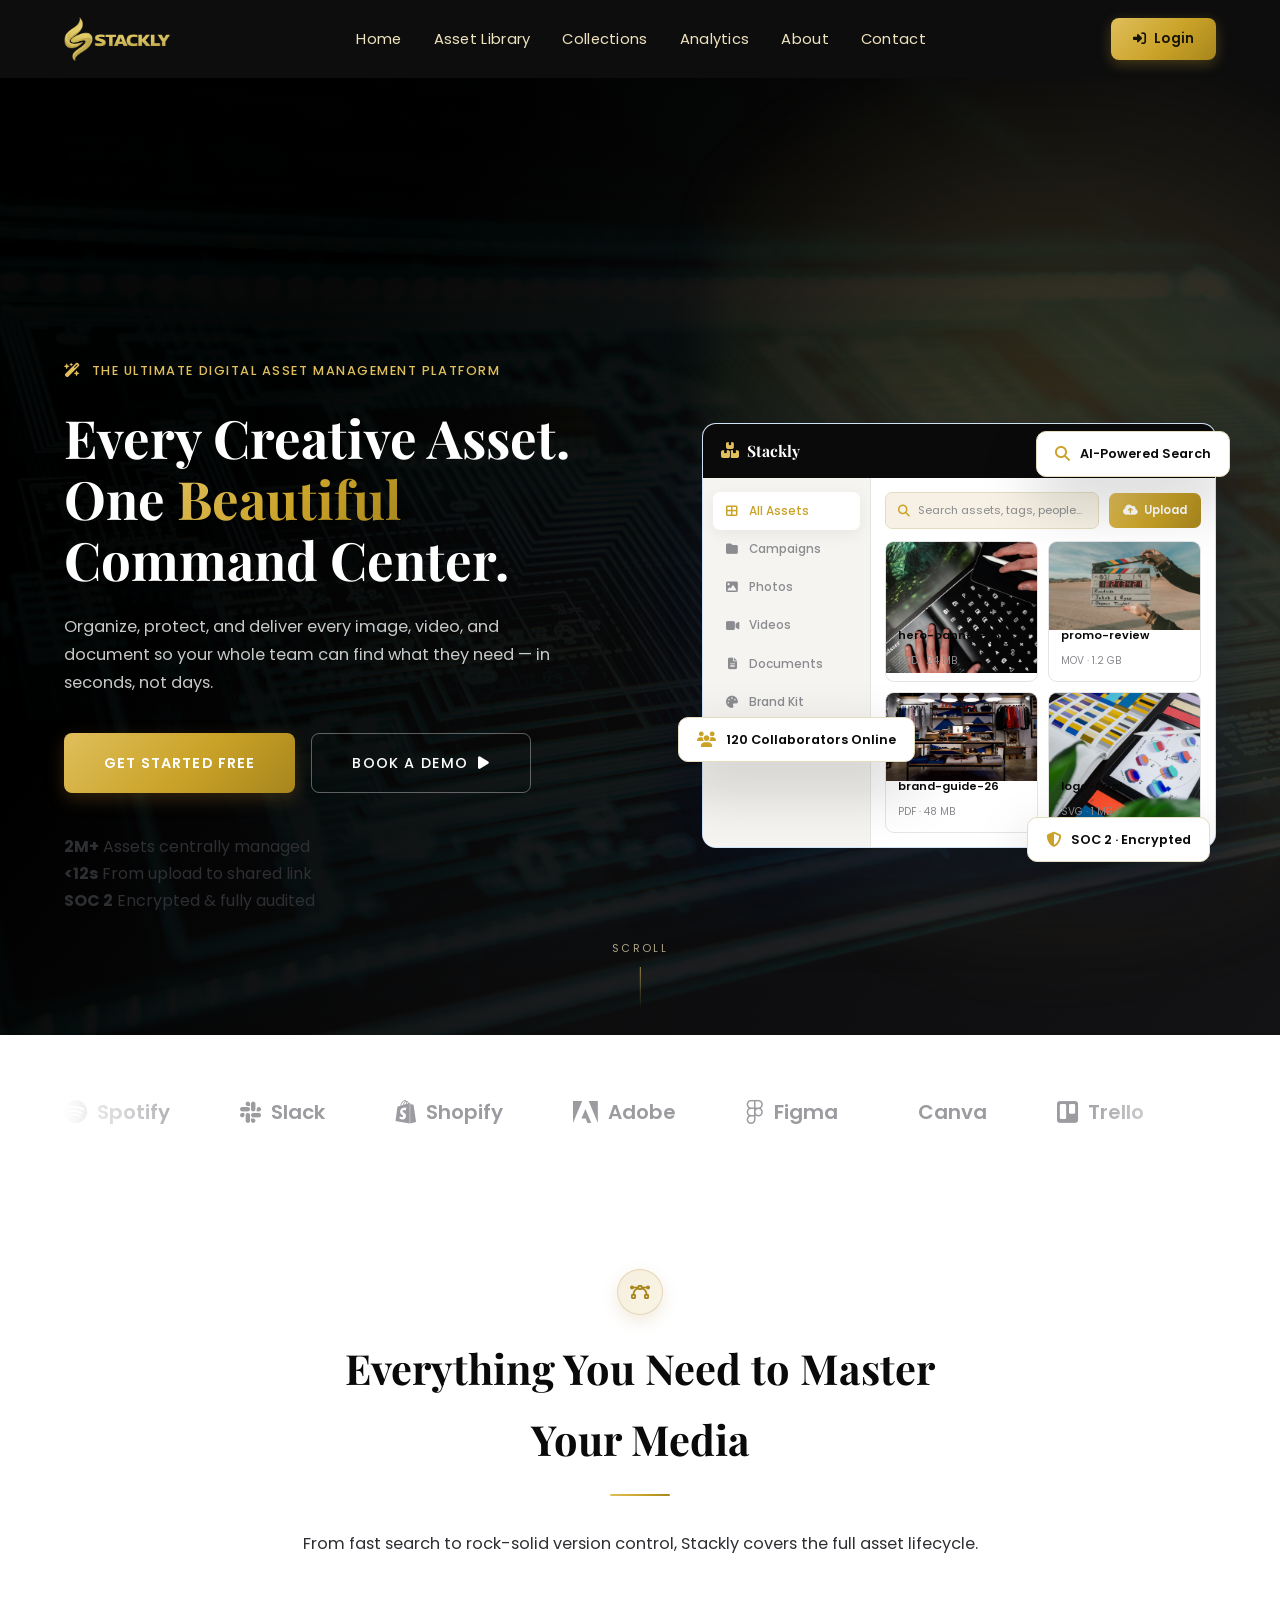
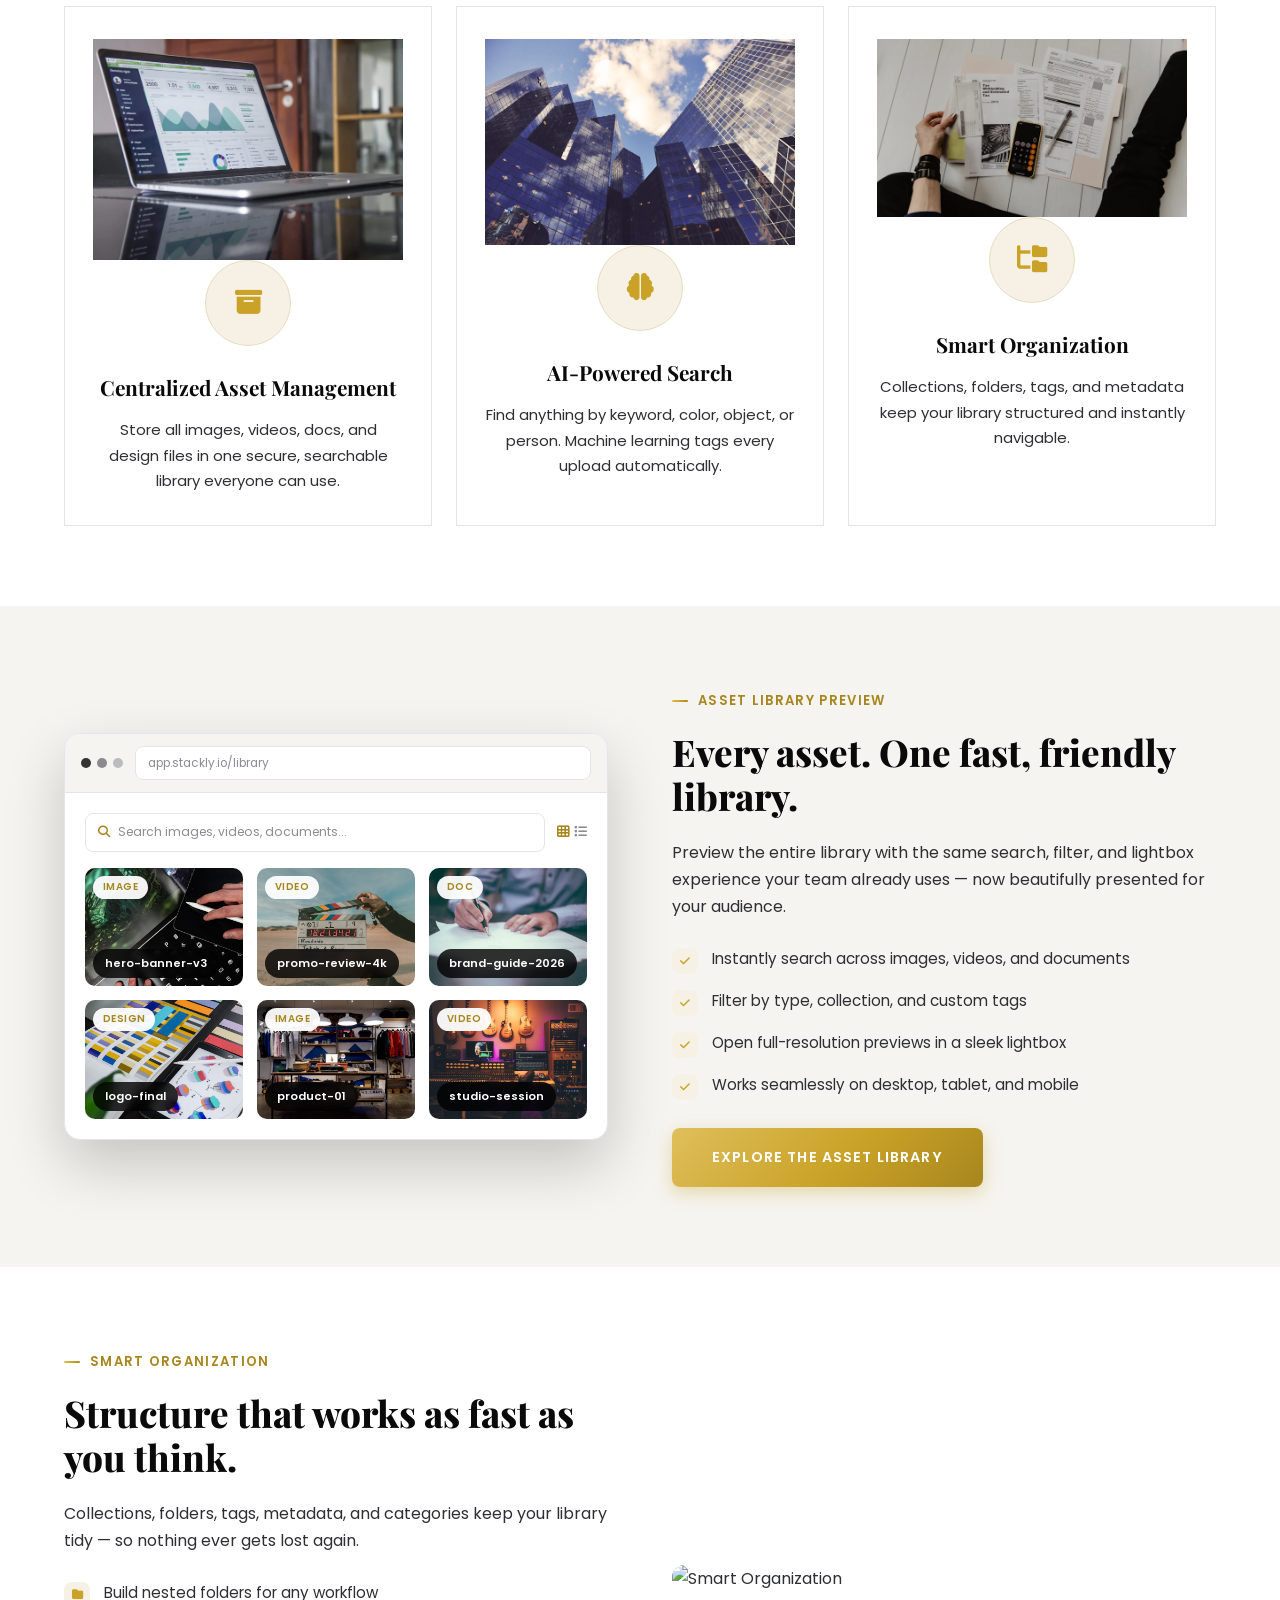
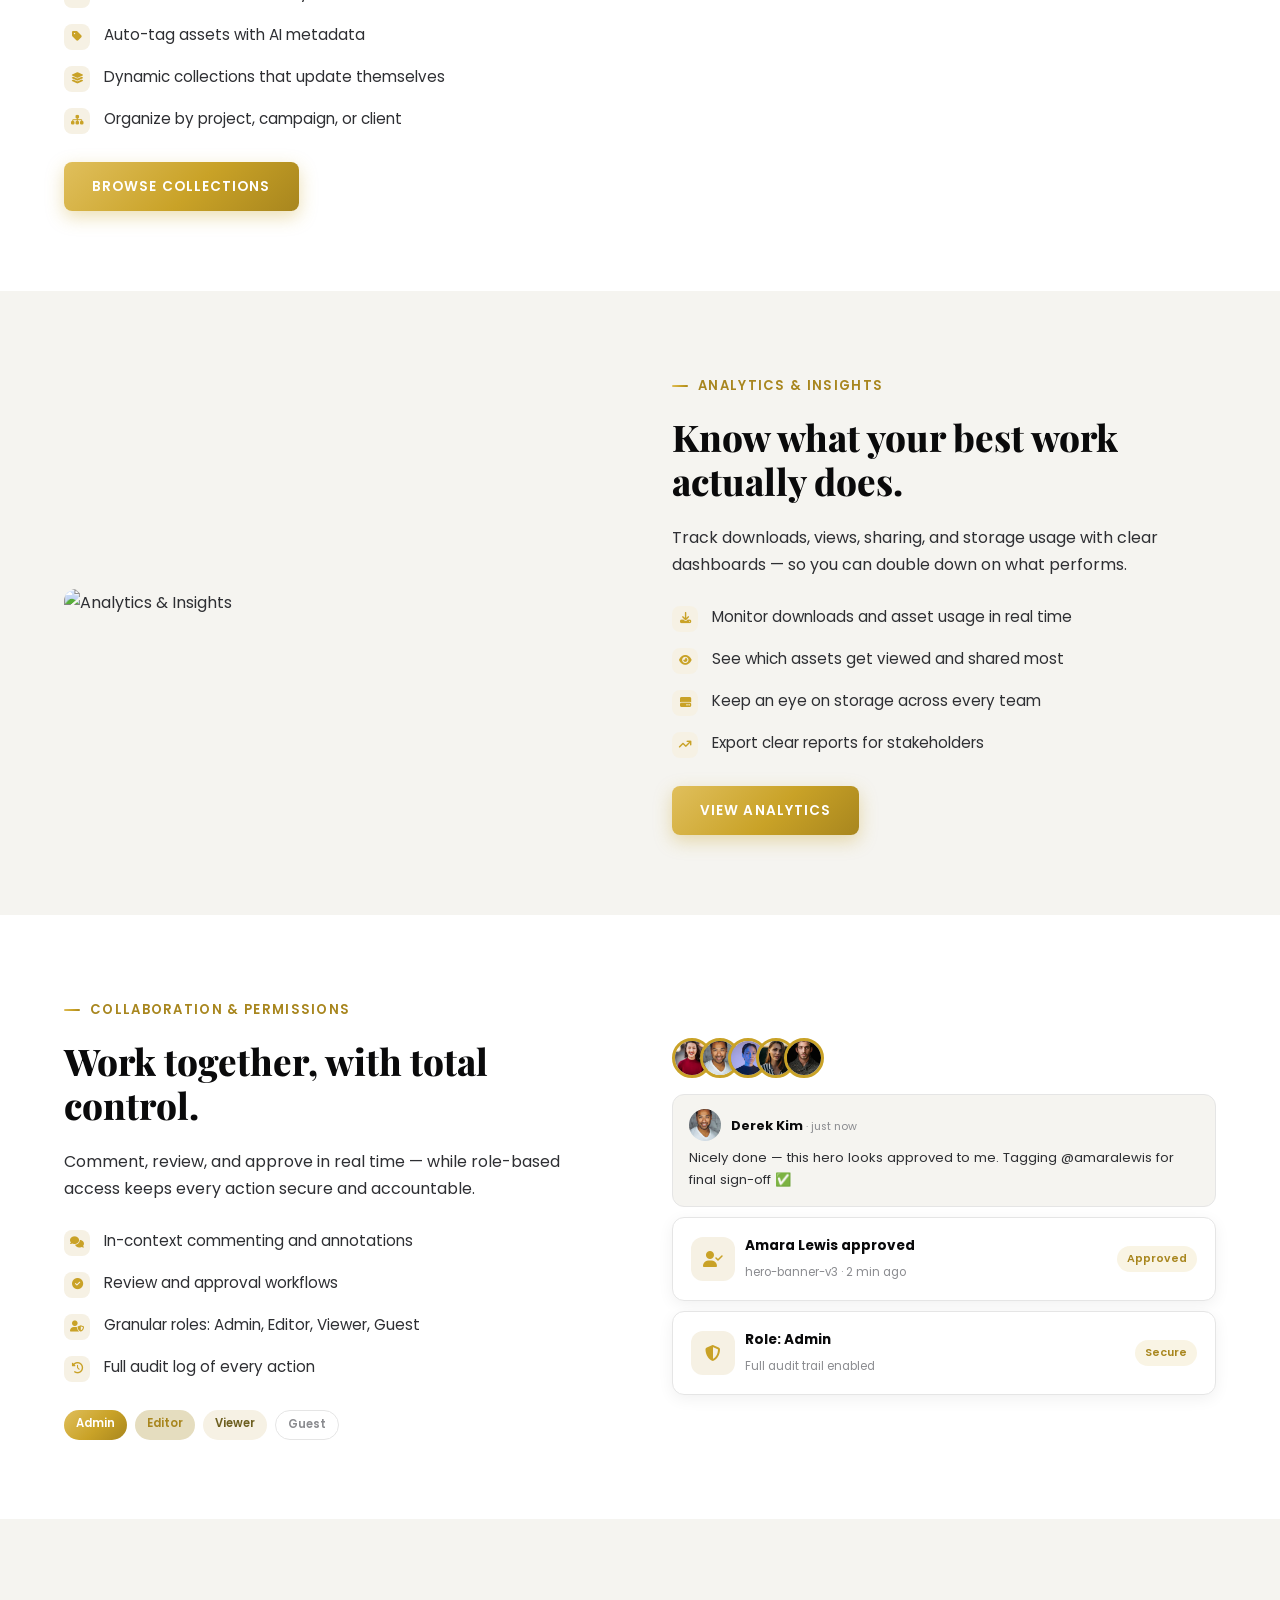
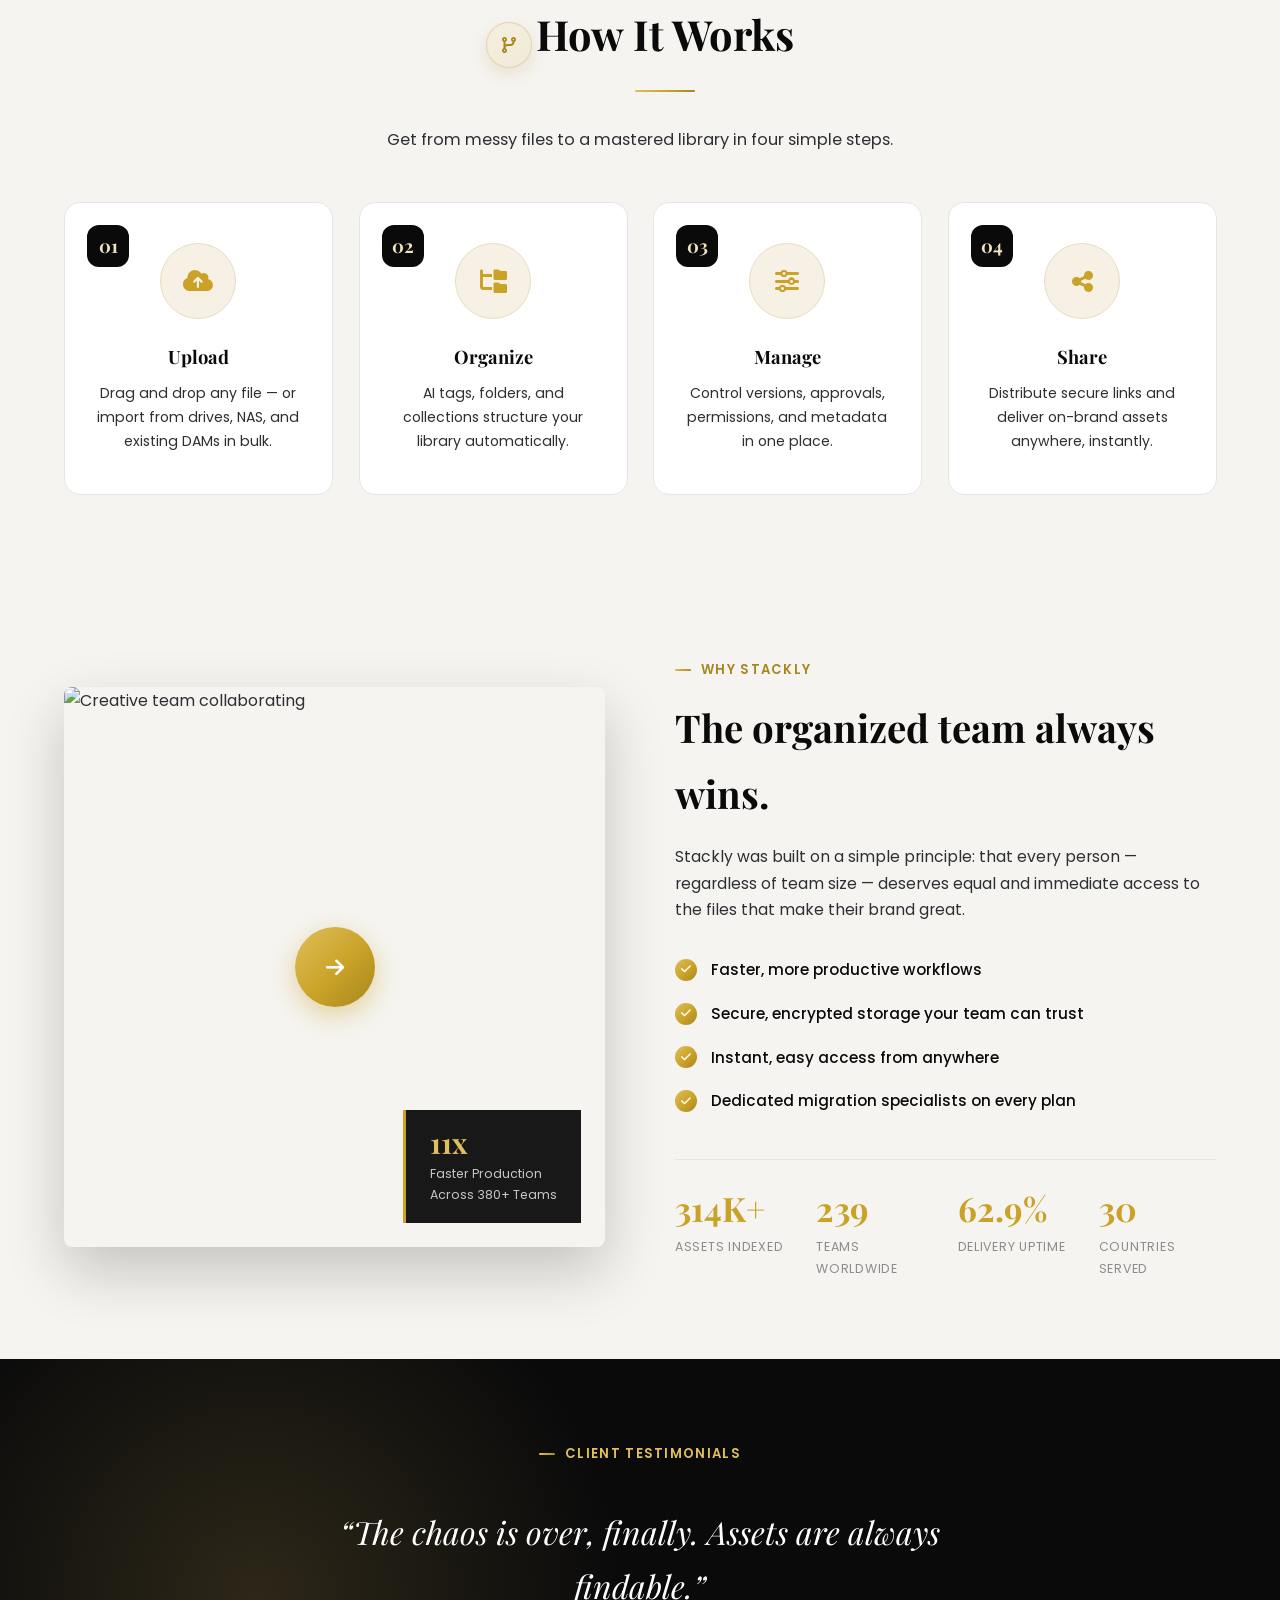
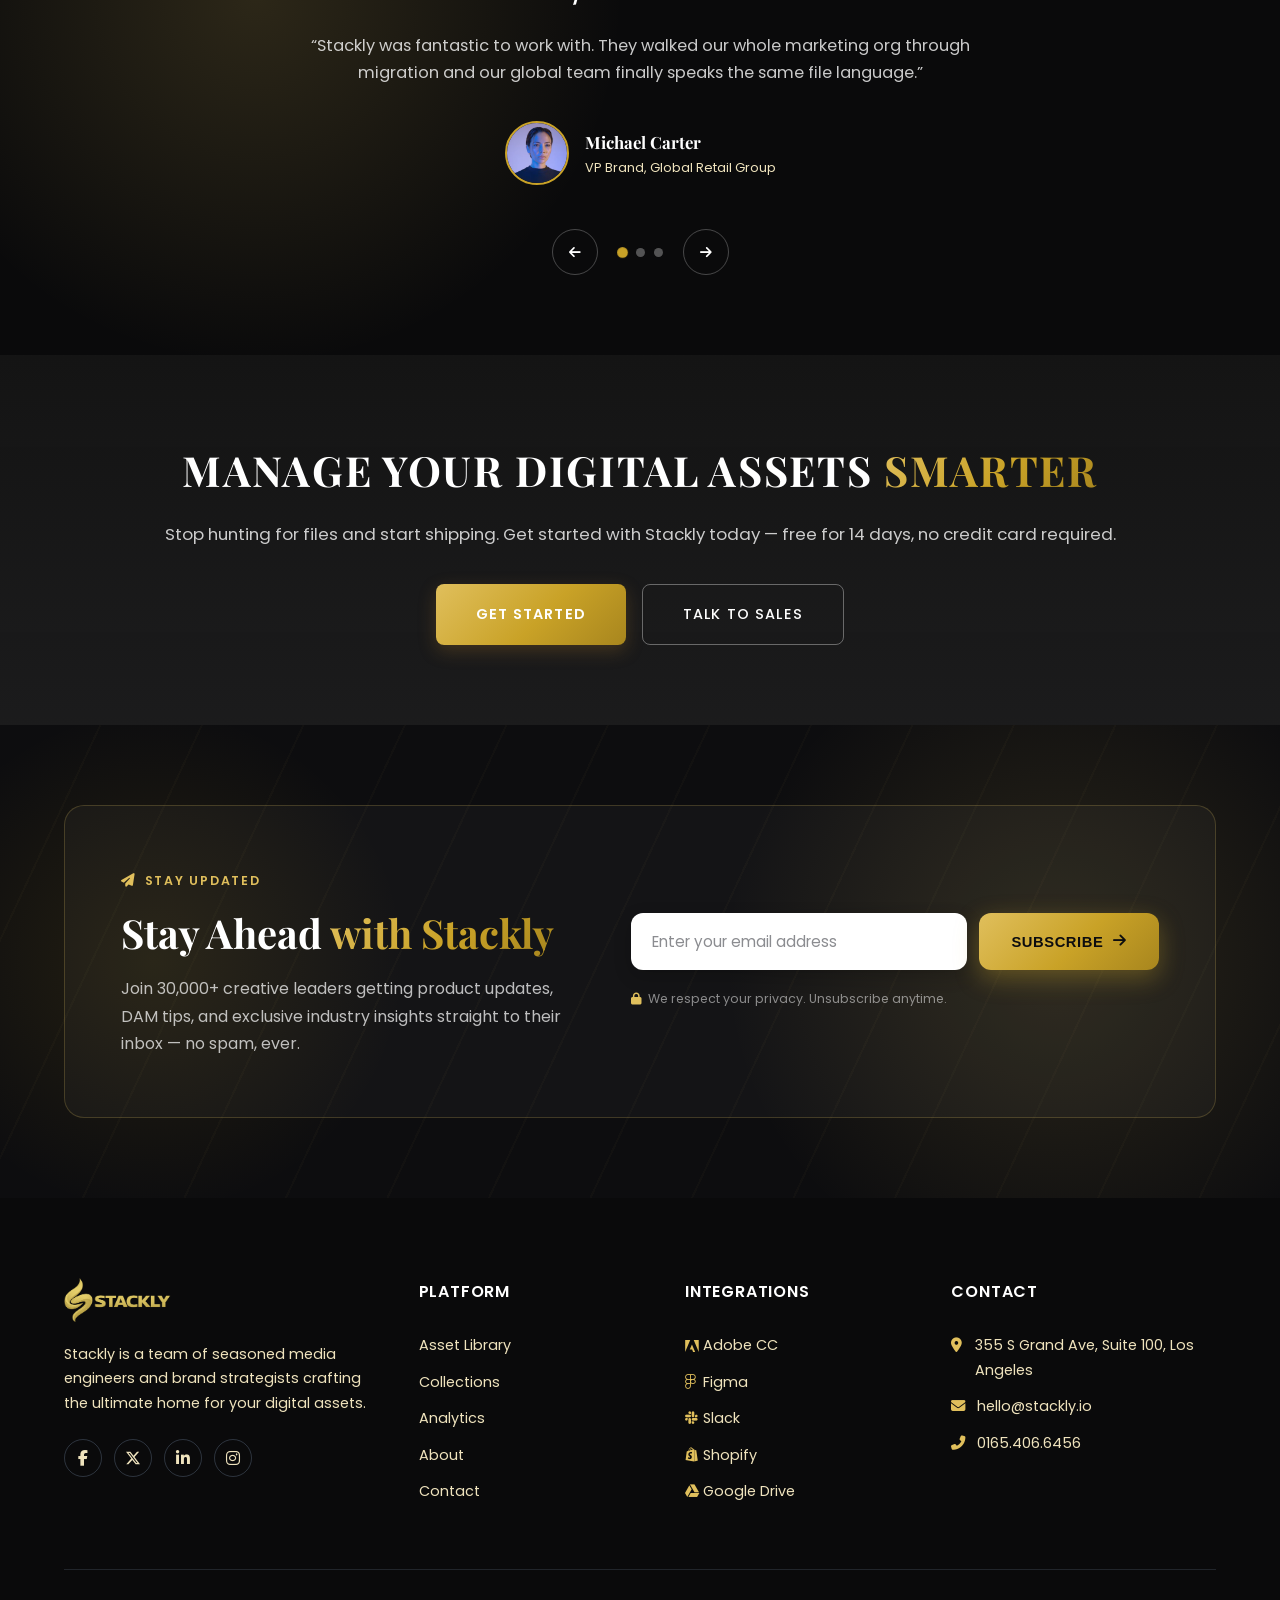
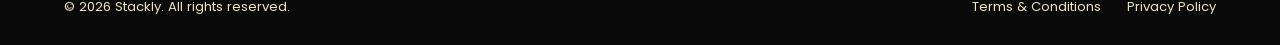
==== commit 193d5d29: "Add files via upload" ====
--- a/index.html
+++ b/index.html
@@ -1,5 +1,6 @@
-﻿<!DOCTYPE html>
+<!DOCTYPE html>
 <html lang="en">
+
 <head>
     <meta charset="UTF-8">
     <meta name="viewport" content="width=device-width, initial-scale=1.0">
@@ -8,9 +9,10 @@
     <link rel="preconnect" href="https://fonts.gstatic.com" crossorigin>
     <link href="https://fonts.googleapis.com/css2?family=Playfair+Display:ital,wght@0,400;0,600;0,700;0,800;1,400&family=Poppins:wght@300;400;500;600;700&display=swap" rel="stylesheet">
     <link rel="stylesheet" href="https://cdnjs.cloudflare.com/ajax/libs/font-awesome/6.4.0/css/all.min.css">
+    <link rel="stylesheet" href="https://unpkg.com/aos@2.3.4/dist/aos.css">
     <link rel="stylesheet" href="assets/css/styles.css">
 </head>
-<body>
+<body class="home">
 
     <header class="site-nav">
         <div class="container">
@@ -23,7 +25,7 @@
                     <li><a href="library.html">Asset Library</a></li>
                     <li><a href="collections.html">Collections</a></li>
                     <li><a href="analytics.html">Analytics</a></li>
-                    <li><a href="users.html">Users &amp; Roles</a></li>
+                    <li><a href="about.html">About</a></li>
                     <li><a href="contact.html">Contact</a></li>
                 </ul>
                 
@@ -43,7 +45,7 @@
             <li><a href="library.html">Asset Library</a></li>
             <li><a href="collections.html">Collections</a></li>
             <li><a href="analytics.html">Analytics</a></li>
-            <li><a href="users.html">Users &amp; Roles</a></li>
+            <li><a href="about.html">About</a></li>
             <li><a href="contact.html">Contact</a></li>
             <li><a href="login.html" class="mobile-nav-cta"><i class="fas fa-sign-in-alt"></i> Login</a></li>
         </ul>
@@ -51,6 +53,33 @@
 
     <!-- 1. Hero Section -->
     <section id="home" class="hero">
+        <video id="heroVideo" class="hero-video" autoplay muted loop playsinline preload="auto">
+            <source src="dam1.mp4" type="video/mp4">
+            Your browser does not support HTML5 video.
+        </video>
+        <script>
+            (function () {
+                var v = document.getElementById('heroVideo');
+                if (!v) { return; }
+                v.muted = true;
+                var showFallback = function () {
+                    v.classList.add('hero-video-fallback-hidden');
+                    v.removeAttribute('autoplay');
+                };
+                var tryPlay = function () {
+                    var p = v.play();
+                    if (p && p.catch) {
+                        p.catch(function () {
+                            v.muted = true;
+                            v.play().catch(function () { showFallback(); });
+                        });
+                    }
+                };
+                tryPlay();
+                v.addEventListener('loadeddata', function () { v.classList.remove('hero-video-fallback-hidden'); });
+                v.addEventListener('error', showFallback);
+            })();
+        </script>
         <div class="hero-bg"></div>
         <div class="container hero-inner">
             <div class="hero-content">
@@ -58,19 +87,21 @@
                 <h1>Every Creative Asset.<br>One <span class="gold-text">Beautiful</span> Command Center.</h1>
                 <p>Organize, protect, and deliver every image, video, and document so your whole team can find what they need — in seconds, not days.</p>
                 <div class="hero-buttons">
-                    <a href="library.html" class="btn-gold btn-large">Get Started Free</a>
-                    <a href="contact.html" class="btn-outline btn-large">Book a Demo <i class="fas fa-play"></i></a>
-                </div>
-                <div class="hero-trust">
-                    <div class="hero-avatars">
-                        <img src="assets/images/unsplash-1494790108377-be9c29b29330-80w.webp" alt="Team member">
-                        <img src="assets/images/unsplash-1507003211169-0a1dd7228f2d-80w.webp" alt="Team member">
-                        <img src="assets/images/unsplash-1580489944761-15a19d654956-80w.webp" alt="Team member">
-                        <img src="assets/images/unsplash-1500648767791-00dcc994a43e-80w.webp" alt="Team member">
-                    </div>
-                    <div class="hero-trust-text">
-                        <strong>Trusted by 380+ creative teams</strong>
-                        <span><i class="fas fa-star"></i><i class="fas fa-star"></i><i class="fas fa-star"></i><i class="fas fa-star"></i><i class="fas fa-star"></i> 4.9/5 rating</span>
+                    <a href="404.html" class="btn-gold btn-large">Get Started Free</a>
+                    <a href="404.html" class="btn-outline btn-large">Book a Demo <i class="fas fa-play"></i></a>
+                </div>
+                <div class="hero-stats">
+                    <div class="hero-stat">
+                        <strong>2M+</strong>
+                        <span>Assets centrally managed</span>
+                    </div>
+                    <div class="hero-stat">
+                        <strong>&lt;12s</strong>
+                        <span>From upload to shared link</span>
+                    </div>
+                    <div class="hero-stat">
+                        <strong>SOC 2</strong>
+                        <span>Encrypted &amp; fully audited</span>
                     </div>
                 </div>
             </div>
@@ -100,19 +131,19 @@
                             </div>
                             <div class="asset-grid">
                                 <div class="asset-card">
-                                    <div class="asset-preview p1"><i class="fas fa-image"></i></div>
+                                    <div class="asset-preview p1"><img src="assets/images/unsplash-1558655146-9f40138edfeb-800w.webp" alt="hero-banner-v3" loading="lazy"></div>
                                     <div class="asset-meta"><strong>hero-banner-v3</strong><span>PSD · 24 MB</span></div>
                                 </div>
                                 <div class="asset-card">
-                                    <div class="asset-preview p2"><i class="fas fa-video"></i></div>
+                                    <div class="asset-preview p2"><img src="assets/images/unsplash-1485846234645-a62644f84728-800w.webp" alt="brand-guide swatches" loading="lazy"></div>
                                     <div class="asset-meta"><strong>promo-review</strong><span>MOV · 1.2 GB</span></div>
                                 </div>
                                 <div class="asset-card">
-                                    <div class="asset-preview p3"><i class="fas fa-file-pdf"></i></div>
+                                    <div class="asset-preview p3"><img src="assets/images/unsplash-1441986300917-64674bd600d8-800w.webp" alt="brand-guide-26" loading="lazy"></div>
                                     <div class="asset-meta"><strong>brand-guide-26</strong><span>PDF · 48 MB</span></div>
                                 </div>
                                 <div class="asset-card">
-                                    <div class="asset-preview p4"><i class="fas fa-paintbrush"></i></div>
+                                    <div class="asset-preview p4"><img src="assets/images/unsplash-1561070791-2526d30994b5-800w.webp" alt="logo-final" loading="lazy"></div>
                                     <div class="asset-meta"><strong>logo-final</strong><span>SVG · 1 MB</span></div>
                                 </div>
                             </div>
@@ -156,34 +187,22 @@
             </div>
             <div class="features-grid">
                 <a href="library.html" class="feature-card anim">
+                    <div class="feature-media"><img src="assets/images/unsplash-1460925895917-afdab827c52f-700w.webp" alt="Centralized asset library" loading="lazy"></div>
                     <div class="feature-icon"><i class="fas fa-box-archive"></i></div>
                     <h3>Centralized Asset Management</h3>
                     <p>Store all images, videos, docs, and design files in one secure, searchable library everyone can use.</p>
                 </a>
                 <a href="library.html" class="feature-card anim">
+                    <div class="feature-media"><img src="assets/images/unsplash-1462206092226-f46025ffe607-700w.webp" alt="AI search interface" loading="lazy"></div>
                     <div class="feature-icon"><i class="fas fa-brain"></i></div>
                     <h3>AI-Powered Search</h3>
                     <p>Find anything by keyword, color, object, or person. Machine learning tags every upload automatically.</p>
                 </a>
                 <a href="collections.html" class="feature-card anim">
+                    <div class="feature-media"><img src="assets/images/unsplash-1554224155-6726b3ff858f-700w.webp" alt="Organized reports and dashboards" loading="lazy"></div>
                     <div class="feature-icon"><i class="fas fa-folder-tree"></i></div>
                     <h3>Smart Organization</h3>
                     <p>Collections, folders, tags, and metadata keep your library structured and instantly navigable.</p>
-                </a>
-                <a href="users.html" class="feature-card anim">
-                    <div class="feature-icon"><i class="fas fa-share-nodes"></i></div>
-                    <h3>Safe, Simple Sharing</h3>
-                    <p>Share individual files or whole collections via secure links — without sending huge attachments.</p>
-                </a>
-                <a href="users.html" class="feature-card anim">
-                    <div class="feature-icon"><i class="fas fa-code-branch"></i></div>
-                    <h3>Version Control</h3>
-                    <p>Track every edit, compare versions, and always distribute the latest approved file.</p>
-                </a>
-                <a href="users.html" class="feature-card anim">
-                    <div class="feature-icon"><i class="fas fa-shield-halved"></i></div>
-                    <h3>Enterprise-Grade Security</h3>
-                    <p>Encryption, granular roles, and complete audit logs keep every asset protected and accountable.</p>
                 </a>
             </div>
         </div>
@@ -248,7 +267,7 @@
                     <li><i class="fas fa-check"></i> Open full-resolution previews in a sleek lightbox</li>
                     <li><i class="fas fa-check"></i> Works seamlessly on desktop, tablet, and mobile</li>
                 </ul>
-                <a href="library.html" class="btn-primary btn-large">Explore the Asset Library</a>
+                <a href="404.html" class="btn-primary btn-large">Explore the Asset Library</a>
             </div>
         </div>
     </section>
@@ -266,41 +285,10 @@
                     <li><i class="fas fa-layer-group"></i> Dynamic collections that update themselves</li>
                     <li><i class="fas fa-sitemap"></i> Organize by project, campaign, or client</li>
                 </ul>
-                <a href="collections.html" class="btn-primary">Browse Collections</a>
+                <a href="404.html" class="btn-primary">Browse Collections</a>
             </div>
             <div class="showcase-media anim">
-                <div class="showcase-media-window">
-                    <div class="sm-topbar">
-                        <div class="sm-dots"><span></span><span></span><span></span></div>
-                        <div class="sm-url">app.stackly.io/collections</div>
-                    </div>
-                    <div class="sm-body">
-                        <div class="sm-folder-row">
-                            <div class="sm-folder-icon"><i class="fas fa-folder"></i></div>
-                            <div class="sm-folder-info"><strong>Brand Refresh 2026</strong><span>Marketing · Dynamic</span></div>
-                            <span class="sm-folder-count">248 assets</span>
-                        </div>
-                        <div class="sm-folder-row">
-                            <div class="sm-folder-icon"><i class="fas fa-folder"></i></div>
-                            <div class="sm-folder-info"><strong>Product Photography</strong><span>E-commerce · Static</span></div>
-                            <span class="sm-folder-count">340 assets</span>
-                        </div>
-                        <div class="sm-folder-row">
-                            <div class="sm-folder-icon"><i class="fas fa-folder"></i></div>
-                            <div class="sm-folder-info"><strong>Customer Videos</strong><span>Social · Dynamic</span></div>
-                            <span class="sm-folder-count">64 assets</span>
-                        </div>
-                        <div class="sm-tags">
-                            <span class="sm-tag">#hero</span>
-                            <span class="sm-tag">#campaign</span>
-                            <span class="sm-tag">#approved</span>
-                            <span class="sm-tag">#final</span>
-                            <span class="sm-tag">#logo</span>
-                            <span class="sm-tag">#brand</span>
-                            <span class="sm-tag">#2026</span>
-                        </div>
-                    </div>
-                </div>
+                <img src="assets/images/b3.webp" alt="Smart Organization" style="width:100%; height:auto; border-radius:12px;">
             </div>
         </div>
     </section>
@@ -309,55 +297,7 @@
     <section class="showcase alt">
         <div class="container">
             <div class="showcase-media anim">
-                <div class="showcase-media-window">
-                    <div class="sm-topbar">
-                        <div class="sm-dots"><span></span><span></span><span></span></div>
-                        <div class="sm-url">app.stackly.io/analytics</div>
-                    </div>
-                    <div class="sm-body">
-                        <div class="analytics-preview-grid">
-                            <div class="analytics-mini">
-                                <div class="am-icon"><i class="fas fa-download"></i></div>
-                                <strong>128K</strong>
-                                <span>Downloads</span>
-                                <div class="am-trend"><i class="fas fa-arrow-trend-up"></i> 18%</div>
-                            </div>
-                            <div class="analytics-mini">
-                                <div class="am-icon"><i class="fas fa-eye"></i></div>
-                                <strong>486K</strong>
-                                <span>Asset views</span>
-                                <div class="am-trend"><i class="fas fa-arrow-trend-up"></i> 9%</div>
-                            </div>
-                            <div class="analytics-mini">
-                                <div class="am-icon"><i class="fas fa-share-nodes"></i></div>
-                                <strong>34K</strong>
-                                <span>Shares</span>
-                                <div class="am-trend"><i class="fas fa-arrow-trend-up"></i> 22%</div>
-                            </div>
-                            <div class="analytics-mini">
-                                <div class="am-icon"><i class="fas fa-hard-drive"></i></div>
-                                <strong>1.8 TB</strong>
-                                <span>Storage used</span>
-                                <div class="am-trend" style="color:#2e9e6b;"><i class="fas fa-arrow-trend-up"></i> 72%</div>
-                            </div>
-                        </div>
-                        <div class="chart-mini">
-                            <div class="cm-bars">
-                                <div class="cm-bar" style="height:45%"></div>
-                                <div class="cm-bar" style="height:70%"></div>
-                                <div class="cm-bar" style="height:52%"></div>
-                                <div class="cm-bar" style="height:88%"></div>
-                                <div class="cm-bar" style="height:64%"></div>
-                                <div class="cm-bar" style="height:95%"></div>
-                                <div class="cm-bar" style="height:72%"></div>
-                            </div>
-                            <div class="storage-meter">
-                                <div class="meter-head"><span>Storage allocation</span><span>1.8 TB / 2.5 TB</span></div>
-                                <div class="meter-bar"><div></div></div>
-                            </div>
-                        </div>
-                    </div>
-                </div>
+                <img src="assets/images/d6.webp" alt="Analytics &amp; Insights" style="width:100%; height:auto; border-radius:12px;">
             </div>
             <div class="showcase-body anim">
                 <span class="section-label">Analytics &amp; Insights</span>
@@ -369,7 +309,7 @@
                     <li><i class="fas fa-hard-drive"></i> Keep an eye on storage across every team</li>
                     <li><i class="fas fa-arrow-trend-up"></i> Export clear reports for stakeholders</li>
                 </ul>
-                <a href="analytics.html" class="btn-primary">View Analytics</a>
+                <a href="404.html" class="btn-primary">View Analytics</a>
             </div>
         </div>
     </section>
@@ -465,8 +405,8 @@
         <div class="container">
             <div class="why-media anim">
                 <div class="why-img">
-                    <img src="assets/images/unsplash-1522071820081-009f0129c71c-1200w.webp" alt="Creative team collaborating">
-                    <a href="library.html" class="play-btn"><i class="fas fa-arrow-right"></i></a>
+                    <img src="assets/images/a3.webp" alt="Creative team collaborating">
+                    <a href="404.html" class="play-btn"><i class="fas fa-arrow-right"></i></a>
                     <div class="why-badge">
                         <span class="badge-num">11x</span>
                         <span class="badge-label">Faster Production<br>Across 380+ Teams</span>
@@ -559,8 +499,8 @@
             <h2>MANAGE YOUR DIGITAL ASSETS <span class="gold-text">SMARTER</span></h2>
             <p>Stop hunting for files and start shipping. Get started with Stackly today — free for 14 days, no credit card required.</p>
             <div class="cta-buttons">
-                <a href="library.html" class="btn-gold btn-large">Get Started</a>
-                <a href="contact.html" class="btn-outline btn-large">Talk to Sales</a>
+                <a href="404.html" class="btn-gold btn-large">Get Started</a>
+                <a href="404.html" class="btn-outline btn-large">Talk to Sales</a>
             </div>
         </div>
     </section>
@@ -610,18 +550,18 @@
                         <li><a href="library.html">Asset Library</a></li>
                         <li><a href="collections.html">Collections</a></li>
                         <li><a href="analytics.html">Analytics</a></li>
-                        <li><a href="users.html">Users &amp; Roles</a></li>
+                        <li><a href="about.html">About</a></li>
                         <li><a href="contact.html">Contact</a></li>
                     </ul>
                 </div>
                 <div class="footer-col">
                     <h4>Integrations</h4>
                     <ul class="footer-links">
-                        <li><a href="#"><i class="ai-adobe" aria-hidden="true"></i> Adobe CC</a></li>
-                        <li><a href="#"><i class="fab fa-figma"></i> Figma</a></li>
-                        <li><a href="#"><i class="fab fa-slack"></i> Slack</a></li>
-                        <li><a href="#"><i class="fab fa-shopify"></i> Shopify</a></li>
-                        <li><a href="#"><i class="fab fa-google-drive"></i> Google Drive</a></li>
+                        <li><a href="404.html"><i class="ai-adobe" aria-hidden="true"></i> Adobe CC</a></li>
+                        <li><a href="404.html"><i class="fab fa-figma"></i> Figma</a></li>
+                        <li><a href="404.html"><i class="fab fa-slack"></i> Slack</a></li>
+                        <li><a href="404.html"><i class="fab fa-shopify"></i> Shopify</a></li>
+                        <li><a href="404.html"><i class="fab fa-google-drive"></i> Google Drive</a></li>
                     </ul>
                 </div>
                 <div class="footer-col">
@@ -636,14 +576,20 @@
             <div class="footer-bottom">
                 <p>&copy; 2026 Stackly. All rights reserved.</p>
                 <div class="footer-bottom-links">
-                    <a href="index.html">Home</a>
-                    <a href="#">Terms &amp; Conditions</a>
-                    <a href="#">Privacy Policy</a>
+                    <a href="404.html">Terms &amp; Conditions</a>
+                    <a href="404.html">Privacy Policy</a>
                 </div>
             </div>
         </div>
     </footer>
 
     <script src="assets/js/script.js"></script>
+    <script src="assets/js/backtotop.js"></script>
+    <script src="https://unpkg.com/aos@2.3.4/dist/aos.js"></script>
+    <script src="assets/js/aos-init.js"></script>
+    <script src="https://cdn.jsdelivr.net/npm/gsap@3.12.5/dist/gsap.min.js"></script>
+    <script src="https://cdn.jsdelivr.net/npm/gsap@3.12.5/dist/ScrollTrigger.min.js"></script>
+    <script src="assets/js/gsap-init.js"></script>
+    
 </body>
 </html>
